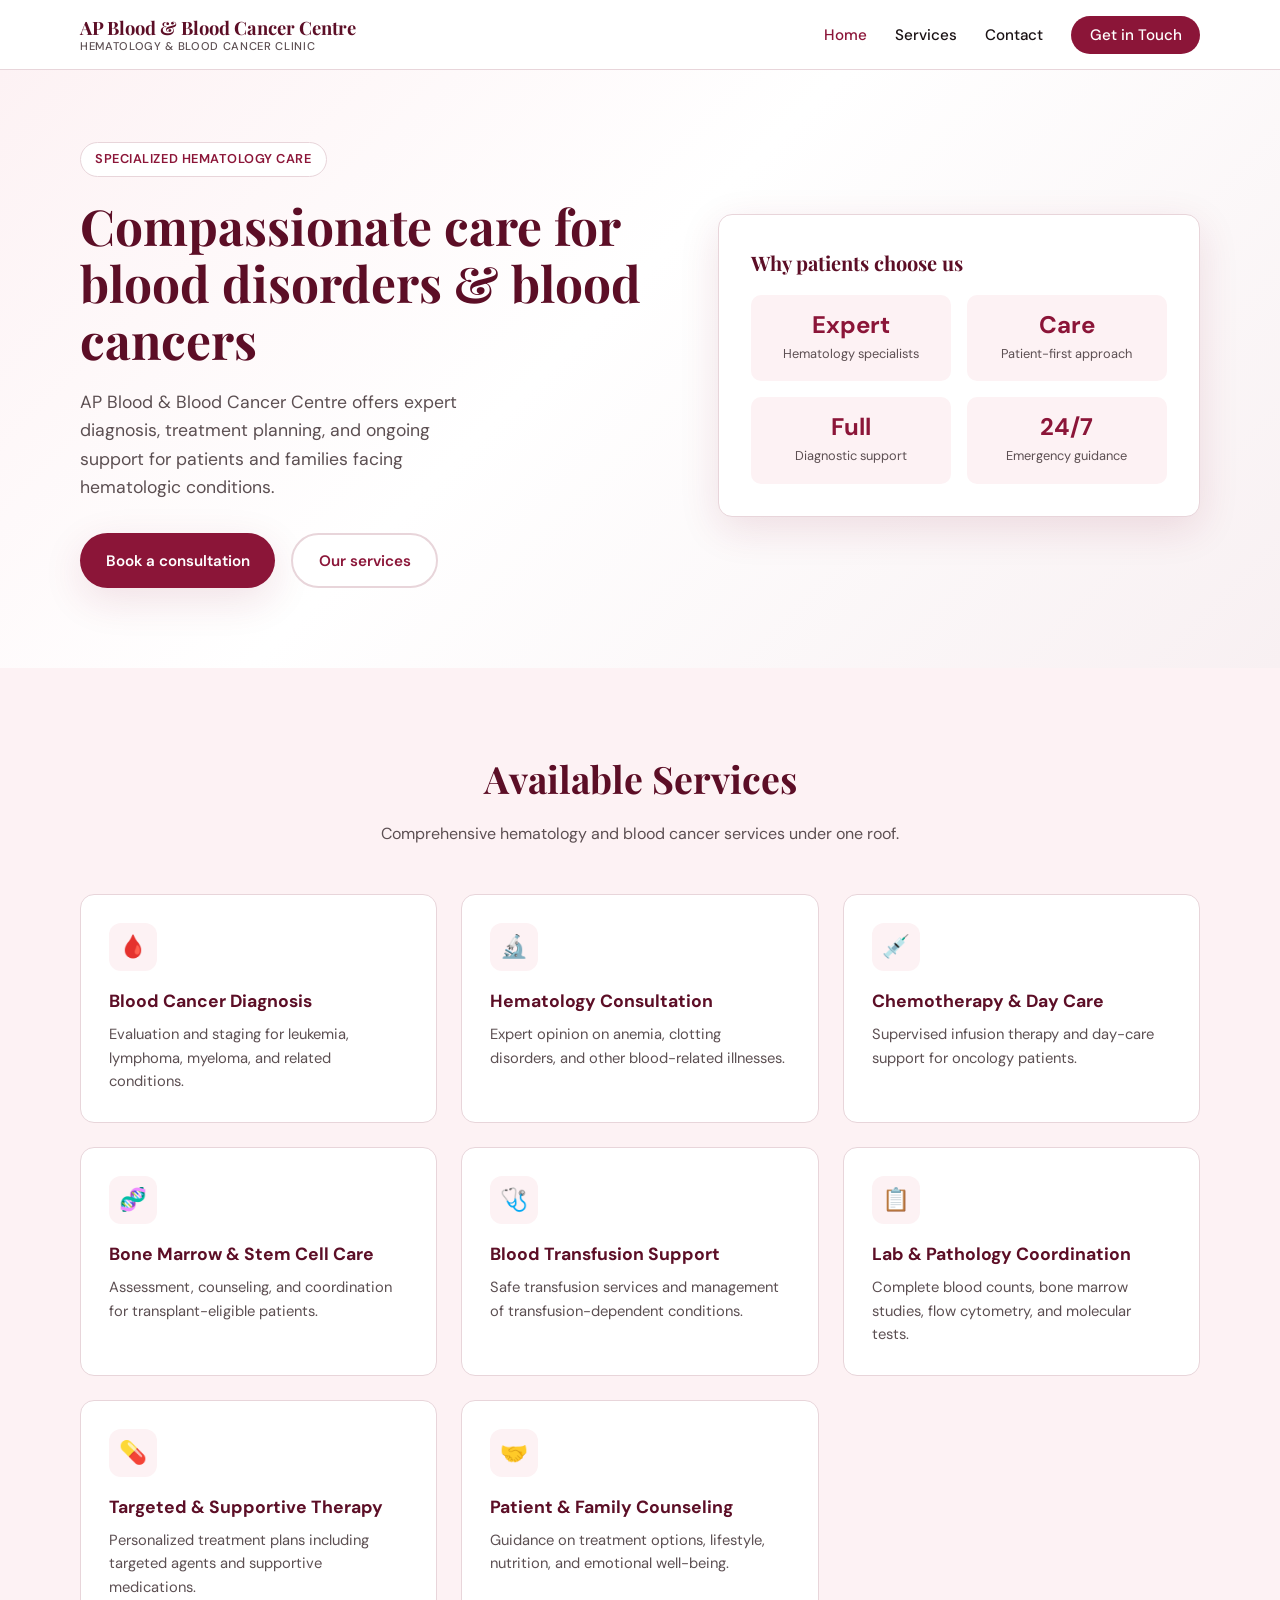
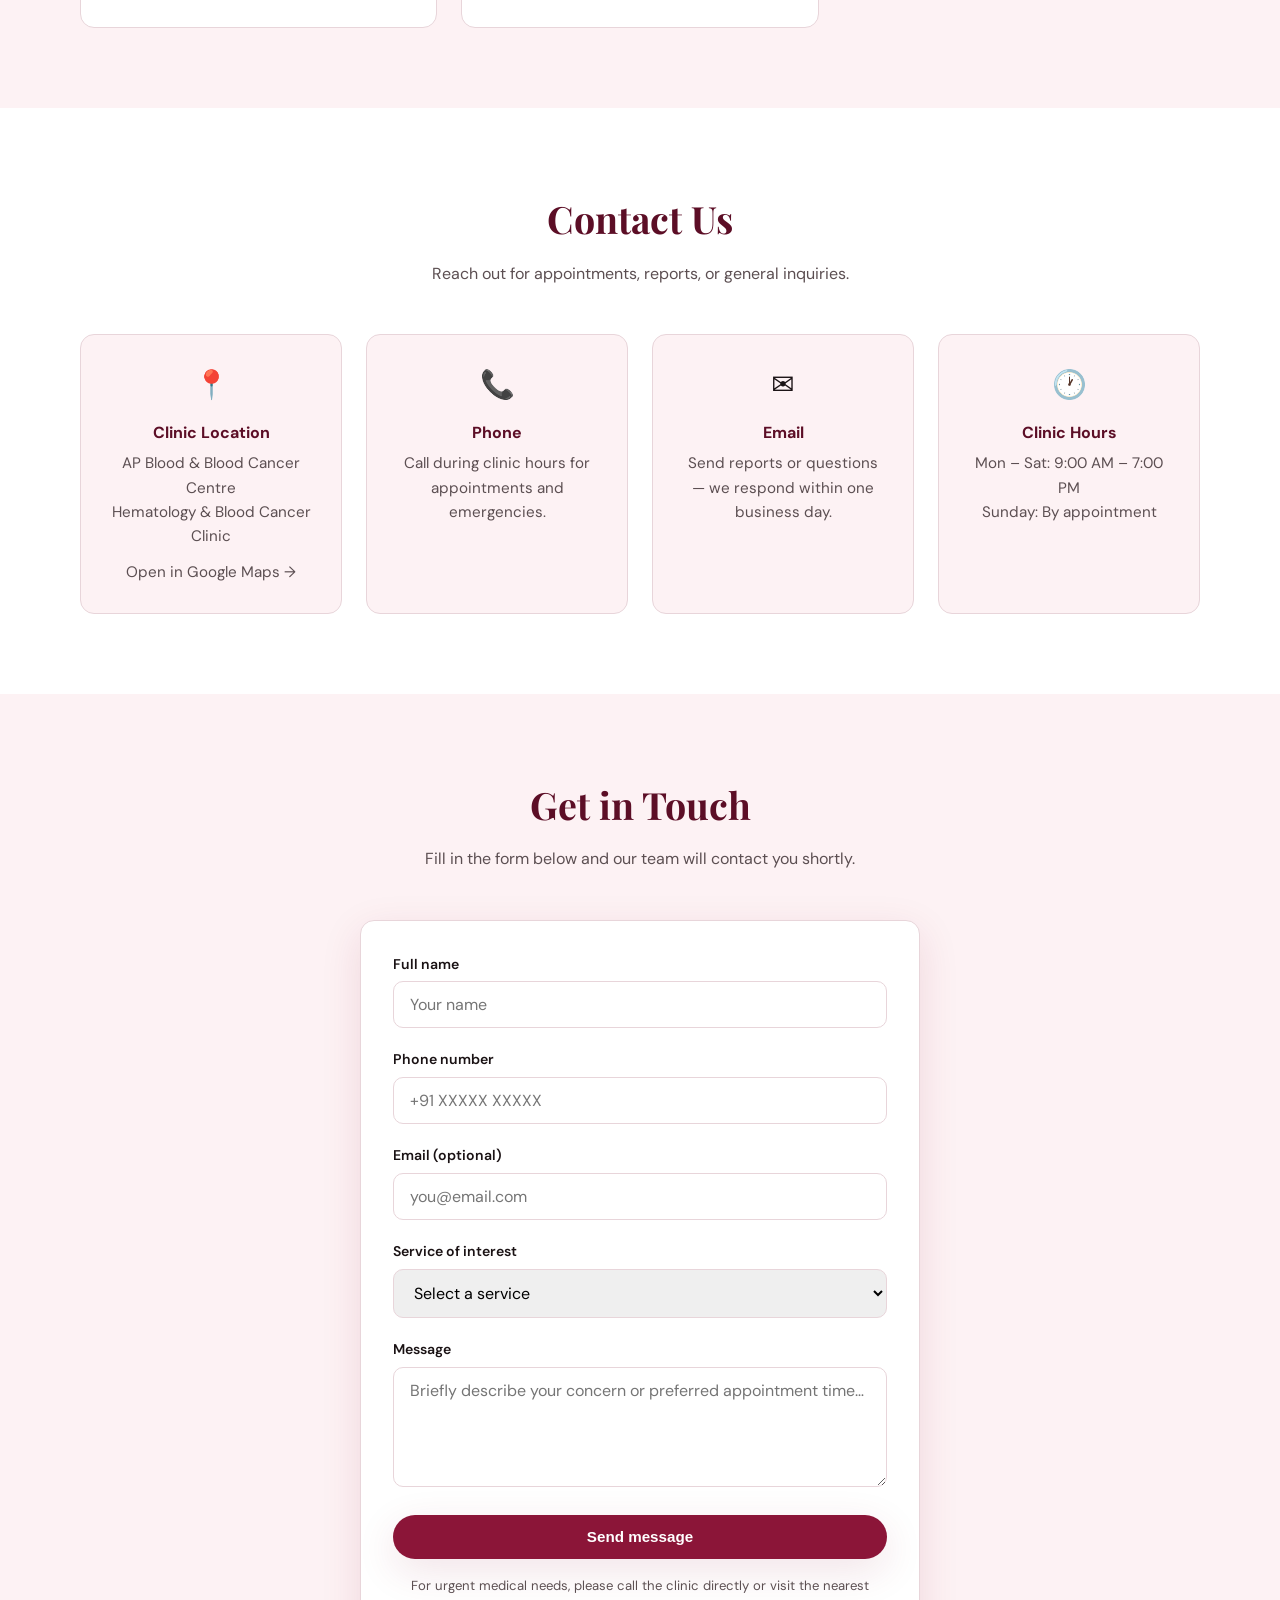
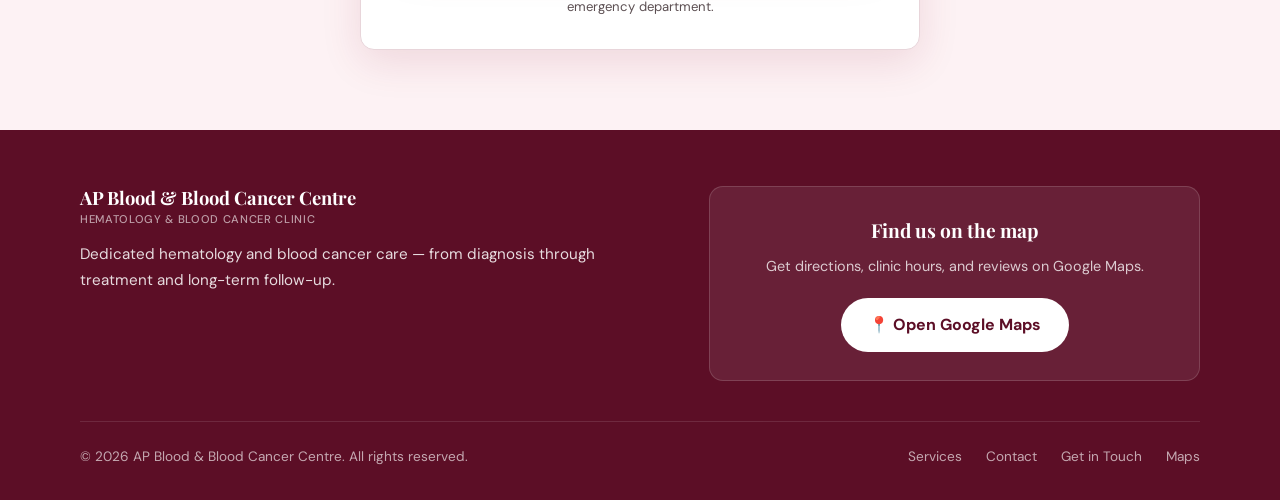
==== index.html @ 4f0184f4 "gg" ====
<!DOCTYPE html>
<html lang="en">
<head>
  <meta charset="UTF-8" />
  <meta name="viewport" content="width=device-width, initial-scale=1.0" />
  <meta name="description" content="AP Blood & Blood Cancer Centre — specialized hematology and blood cancer care in India." />
  <meta name="keywords" content="blood cancer, hematology, leukemia, lymphoma, clinic, AP Blood Centre" />
  <meta name="author" content="AP Blood & Blood Cancer Centre" />
  <meta name="theme-color" content="#8b1538" />

  <!-- Open Graph -->
  <meta property="og:type" content="website" />
  <meta property="og:title" content="AP Blood & Blood Cancer Centre" />
  <meta property="og:description" content="Hematology & blood cancer clinic — diagnosis, treatment, and patient support." />
  <meta property="og:locale" content="en_IN" />

  <title>AP Blood & Blood Cancer Centre | Hematology Clinic</title>

  <link rel="icon" href="assets/favicon.svg" type="image/svg+xml" />
  <link rel="manifest" href="site.webmanifest" />
  <link rel="stylesheet" href="css/style.css" />
</head>
<body>
  <a href="#main" class="skip-link">Skip to main content</a>

  <header>
    <div class="container nav">
      <a href="#home" class="logo">
        AP Blood & Blood Cancer Centre
        <span>Hematology & Blood Cancer Clinic</span>
      </a>
      <button class="menu-toggle" type="button" aria-label="Open menu" aria-expanded="false" aria-controls="nav-links">
        <span></span><span></span><span></span>
      </button>
      <ul class="nav-links" id="nav-links">
        <li><a href="#home">Home</a></li>
        <li><a href="#services">Services</a></li>
        <li><a href="#contact">Contact</a></li>
        <li><a href="#get-in-touch" class="nav-cta">Get in Touch</a></li>
      </ul>
    </div>
  </header>

  <main id="main">
    <section class="hero" id="home">
      <div class="container hero-grid">
        <div>
          <span class="hero-badge">Specialized Hematology Care</span>
          <h1>Compassionate care for blood disorders &amp; blood cancers</h1>
          <p>
            AP Blood &amp; Blood Cancer Centre offers expert diagnosis, treatment planning,
            and ongoing support for patients and families facing hematologic conditions.
          </p>
          <div class="hero-actions">
            <a href="#get-in-touch" class="btn btn-primary">Book a consultation</a>
            <a href="#services" class="btn btn-outline">Our services</a>
          </div>
        </div>
        <div class="hero-card">
          <h3>Why patients choose us</h3>
          <div class="hero-stats">
            <div class="stat">
              <strong>Expert</strong>
              <span>Hematology specialists</span>
            </div>
            <div class="stat">
              <strong>Care</strong>
              <span>Patient-first approach</span>
            </div>
            <div class="stat">
              <strong>Full</strong>
              <span>Diagnostic support</span>
            </div>
            <div class="stat">
              <strong>24/7</strong>
              <span>Emergency guidance</span>
            </div>
          </div>
        </div>
      </div>
    </section>

    <section id="services">
      <div class="container">
        <div class="section-header">
          <h2>Available Services</h2>
          <p>Comprehensive hematology and blood cancer services under one roof.</p>
        </div>
        <div class="services-grid">
          <article class="service-card">
            <div class="service-icon" aria-hidden="true">🩸</div>
            <h3>Blood Cancer Diagnosis</h3>
            <p>Evaluation and staging for leukemia, lymphoma, myeloma, and related conditions.</p>
          </article>
          <article class="service-card">
            <div class="service-icon" aria-hidden="true">🔬</div>
            <h3>Hematology Consultation</h3>
            <p>Expert opinion on anemia, clotting disorders, and other blood-related illnesses.</p>
          </article>
          <article class="service-card">
            <div class="service-icon" aria-hidden="true">💉</div>
            <h3>Chemotherapy &amp; Day Care</h3>
            <p>Supervised infusion therapy and day-care support for oncology patients.</p>
          </article>
          <article class="service-card">
            <div class="service-icon" aria-hidden="true">🧬</div>
            <h3>Bone Marrow &amp; Stem Cell Care</h3>
            <p>Assessment, counseling, and coordination for transplant-eligible patients.</p>
          </article>
          <article class="service-card">
            <div class="service-icon" aria-hidden="true">🩺</div>
            <h3>Blood Transfusion Support</h3>
            <p>Safe transfusion services and management of transfusion-dependent conditions.</p>
          </article>
          <article class="service-card">
            <div class="service-icon" aria-hidden="true">📋</div>
            <h3>Lab &amp; Pathology Coordination</h3>
            <p>Complete blood counts, bone marrow studies, flow cytometry, and molecular tests.</p>
          </article>
          <article class="service-card">
            <div class="service-icon" aria-hidden="true">💊</div>
            <h3>Targeted &amp; Supportive Therapy</h3>
            <p>Personalized treatment plans including targeted agents and supportive medications.</p>
          </article>
          <article class="service-card">
            <div class="service-icon" aria-hidden="true">🤝</div>
            <h3>Patient &amp; Family Counseling</h3>
            <p>Guidance on treatment options, lifestyle, nutrition, and emotional well-being.</p>
          </article>
        </div>
      </div>
    </section>

    <section id="contact">
      <div class="container">
        <div class="section-header">
          <h2>Contact Us</h2>
          <p>Reach out for appointments, reports, or general inquiries.</p>
        </div>
        <div class="contact-grid">
          <div class="contact-item">
            <div class="icon" aria-hidden="true">📍</div>
            <h3>Clinic Location</h3>
            <p>AP Blood &amp; Blood Cancer Centre<br />Hematology &amp; Blood Cancer Clinic</p>
            <p class="contact-maps-link">
              <a href="https://share.google/4bghoMILRT78vWleW" target="_blank" rel="noopener noreferrer">Open in Google Maps →</a>
            </p>
          </div>
          <div class="contact-item">
            <div class="icon" aria-hidden="true">📞</div>
            <h3>Phone</h3>
            <p>Call during clinic hours for appointments and emergencies.</p>
          </div>
          <div class="contact-item">
            <div class="icon" aria-hidden="true">✉️</div>
            <h3>Email</h3>
            <p>Send reports or questions — we respond within one business day.</p>
          </div>
          <div class="contact-item">
            <div class="icon" aria-hidden="true">🕐</div>
            <h3>Clinic Hours</h3>
            <p>Mon – Sat: 9:00 AM – 7:00 PM<br />Sunday: By appointment</p>
          </div>
        </div>
      </div>
    </section>

    <section id="get-in-touch">
      <div class="container">
        <div class="section-header">
          <h2>Get in Touch</h2>
          <p>Fill in the form below and our team will contact you shortly.</p>
        </div>

        <div id="form-success" class="form-success" role="status" aria-live="polite"></div>

        <form
          class="form-wrap"
          id="contact-form"
          name="contact"
          method="POST"
          data-netlify="true"
          netlify-honeypot="bot-field"
          action="/thank-you.html"
        >
          <input type="hidden" name="form-name" value="contact" />
          <p class="hidden-field">
            <label>Don’t fill this out: <input name="bot-field" tabindex="-1" autocomplete="off" /></label>
          </p>

          <div class="form-group">
            <label for="name">Full name</label>
            <input type="text" id="name" name="name" required placeholder="Your name" autocomplete="name" />
          </div>
          <div class="form-group">
            <label for="phone">Phone number</label>
            <input type="tel" id="phone" name="phone" required placeholder="+91 XXXXX XXXXX" autocomplete="tel" />
          </div>
          <div class="form-group">
            <label for="email">Email (optional)</label>
            <input type="email" id="email" name="email" placeholder="you@email.com" autocomplete="email" />
          </div>
          <div class="form-group">
            <label for="service">Service of interest</label>
            <select id="service" name="service">
              <option value="">Select a service</option>
              <option value="diagnosis">Blood cancer diagnosis</option>
              <option value="consultation">Hematology consultation</option>
              <option value="chemo">Chemotherapy / day care</option>
              <option value="bmt">Bone marrow &amp; stem cell care</option>
              <option value="transfusion">Blood transfusion</option>
              <option value="lab">Lab &amp; pathology</option>
              <option value="other">Other inquiry</option>
            </select>
          </div>
          <div class="form-group">
            <label for="message">Message</label>
            <textarea id="message" name="message" required placeholder="Briefly describe your concern or preferred appointment time…"></textarea>
          </div>
          <button type="submit" class="btn btn-primary btn-block">Send message</button>
          <p class="form-note">For urgent medical needs, please call the clinic directly or visit the nearest emergency department.</p>
        </form>
      </div>
    </section>
  </main>

  <footer>
    <div class="container">
      <div class="footer-grid">
        <div>
          <a href="#home" class="logo">
            AP Blood &amp; Blood Cancer Centre
            <span>Hematology &amp; Blood Cancer Clinic</span>
          </a>
          <p class="footer-tagline">
            Dedicated hematology and blood cancer care — from diagnosis through treatment and long-term follow-up.
          </p>
        </div>
        <div class="maps-card">
          <h3>Find us on the map</h3>
          <p>Get directions, clinic hours, and reviews on Google Maps.</p>
          <a
            href="https://share.google/4bghoMILRT78vWleW"
            class="btn-maps"
            target="_blank"
            rel="noopener noreferrer"
          >
            📍 Open Google Maps
          </a>
        </div>
      </div>
      <div class="footer-bottom">
        <span>© <span id="year"></span> AP Blood &amp; Blood Cancer Centre. All rights reserved.</span>
        <ul class="footer-nav">
          <li><a href="#services">Services</a></li>
          <li><a href="#contact">Contact</a></li>
          <li><a href="#get-in-touch">Get in Touch</a></li>
          <li><a href="https://share.google/4bghoMILRT78vWleW" target="_blank" rel="noopener noreferrer">Maps</a></li>
        </ul>
      </div>
    </div>
  </footer>

  <!-- Static copy for Netlify Forms detection at build time -->
  <form name="contact" data-netlify="true" data-netlify-honeypot="bot-field" hidden>
    <input type="text" name="name" />
    <input type="tel" name="phone" />
    <input type="email" name="email" />
    <input type="text" name="service" />
    <textarea name="message"></textarea>
  </form>

  <script src="js/main.js" defer></script>
</body>
</html>
---- css/style.css ----
@import url("https://fonts.googleapis.com/css2?family=DM+Sans:ital,opsz,wght@0,9..40,400;0,9..40,500;0,9..40,600;0,9..40,700;1,9..40,400&family=Playfair+Display:wght@600;700&display=swap");

:root {
  --crimson: #8b1538;
  --crimson-dark: #5c0e26;
  --rose: #fdf2f4;
  --ink: #1a1214;
  --muted: #5c4f52;
  --border: #e8d5da;
  --white: #ffffff;
  --accent: #c45c6a;
  --shadow: 0 12px 40px rgba(139, 21, 56, 0.12);
  --radius: 14px;
}

*, *::before, *::after {
  box-sizing: border-box;
  margin: 0;
  padding: 0;
}

html {
  scroll-behavior: smooth;
}

body {
  font-family: "DM Sans", system-ui, sans-serif;
  color: var(--ink);
  background: var(--white);
  line-height: 1.6;
}

.skip-link {
  position: absolute;
  left: -9999px;
  top: auto;
  width: 1px;
  height: 1px;
  overflow: hidden;
}

.skip-link:focus {
  position: fixed;
  top: 1rem;
  left: 1rem;
  z-index: 200;
  width: auto;
  height: auto;
  padding: 0.75rem 1rem;
  background: var(--crimson);
  color: var(--white);
  border-radius: 8px;
  text-decoration: none;
}

.hidden-field {
  display: none;
}

img {
  max-width: 100%;
  display: block;
}

a {
  color: var(--crimson);
  text-decoration: none;
}

a:hover {
  text-decoration: underline;
}

.container {
  width: min(1120px, 92vw);
  margin-inline: auto;
}

/* Header */
header {
  position: sticky;
  top: 0;
  z-index: 100;
  background: rgba(255, 255, 255, 0.92);
  backdrop-filter: blur(12px);
  border-bottom: 1px solid var(--border);
}

.nav {
  display: flex;
  align-items: center;
  justify-content: space-between;
  padding: 1rem 0;
  gap: 1.5rem;
}

.logo {
  font-family: "Playfair Display", Georgia, serif;
  font-weight: 700;
  font-size: 1.15rem;
  color: var(--crimson-dark);
  line-height: 1.25;
  text-decoration: none;
}

.logo span {
  display: block;
  font-family: "DM Sans", sans-serif;
  font-size: 0.7rem;
  font-weight: 500;
  letter-spacing: 0.06em;
  text-transform: uppercase;
  color: var(--muted);
}

.nav-links {
  display: flex;
  gap: 1.75rem;
  list-style: none;
}

.nav-links a {
  font-size: 0.95rem;
  font-weight: 500;
  color: var(--ink);
  text-decoration: none;
  transition: color 0.2s;
}

.nav-links a:hover,
.nav-links a.active {
  color: var(--crimson);
  text-decoration: none;
}

.nav-cta {
  background: var(--crimson);
  color: var(--white) !important;
  padding: 0.55rem 1.15rem;
  border-radius: 999px;
  font-weight: 600;
}

.nav-cta:hover {
  background: var(--crimson-dark);
  text-decoration: none !important;
}

.menu-toggle {
  display: none;
  background: none;
  border: none;
  cursor: pointer;
  padding: 0.25rem;
}

.menu-toggle span {
  display: block;
  width: 24px;
  height: 2px;
  background: var(--ink);
  margin: 6px 0;
  transition: 0.3s;
}

/* Hero */
.hero {
  background: linear-gradient(135deg, var(--rose) 0%, #fff 45%, #f8f0f2 100%);
  padding: 4.5rem 0 5rem;
  overflow: hidden;
}

.hero-grid {
  display: grid;
  grid-template-columns: 1.1fr 0.9fr;
  gap: 3rem;
  align-items: center;
}

.hero-badge {
  display: inline-block;
  background: var(--white);
  border: 1px solid var(--border);
  color: var(--crimson);
  font-size: 0.8rem;
  font-weight: 600;
  letter-spacing: 0.04em;
  text-transform: uppercase;
  padding: 0.4rem 0.9rem;
  border-radius: 999px;
  margin-bottom: 1.25rem;
}

.hero h1 {
  font-family: "Playfair Display", Georgia, serif;
  font-size: clamp(2rem, 4.5vw, 3.1rem);
  line-height: 1.15;
  color: var(--crimson-dark);
  margin-bottom: 1.25rem;
}

.hero p {
  font-size: 1.1rem;
  color: var(--muted);
  max-width: 34ch;
  margin-bottom: 2rem;
}

.hero-actions {
  display: flex;
  flex-wrap: wrap;
  gap: 1rem;
}

.btn {
  display: inline-flex;
  align-items: center;
  justify-content: center;
  gap: 0.5rem;
  padding: 0.85rem 1.6rem;
  border-radius: 999px;
  font-weight: 600;
  font-size: 0.95rem;
  border: none;
  cursor: pointer;
  text-decoration: none;
  transition: transform 0.15s, box-shadow 0.2s, background 0.2s;
}

.btn:hover {
  text-decoration: none;
  transform: translateY(-1px);
}

.btn-primary {
  background: var(--crimson);
  color: var(--white);
  box-shadow: var(--shadow);
}

.btn-primary:hover {
  background: var(--crimson-dark);
}

.btn-outline {
  background: var(--white);
  color: var(--crimson);
  border: 2px solid var(--border);
}

.btn-outline:hover {
  border-color: var(--crimson);
}

.btn-block {
  width: 100%;
}

.hero-card {
  background: var(--white);
  border-radius: var(--radius);
  padding: 2rem;
  box-shadow: var(--shadow);
  border: 1px solid var(--border);
}

.hero-card h3 {
  font-family: "Playfair Display", serif;
  color: var(--crimson-dark);
  margin-bottom: 1rem;
  font-size: 1.25rem;
}

.hero-stats {
  display: grid;
  grid-template-columns: 1fr 1fr;
  gap: 1rem;
}

.stat {
  background: var(--rose);
  padding: 1rem;
  border-radius: 10px;
  text-align: center;
}

.stat strong {
  display: block;
  font-size: 1.5rem;
  color: var(--crimson);
  line-height: 1.2;
}

.stat span {
  font-size: 0.8rem;
  color: var(--muted);
}

/* Sections */
section {
  padding: 5rem 0;
}

section:nth-of-type(even) {
  background: var(--rose);
}

.section-header {
  text-align: center;
  max-width: 640px;
  margin: 0 auto 3rem;
}

.section-header h2 {
  font-family: "Playfair Display", serif;
  font-size: clamp(1.75rem, 3vw, 2.35rem);
  color: var(--crimson-dark);
  margin-bottom: 0.75rem;
}

.section-header p {
  color: var(--muted);
}

/* Services */
.services-grid {
  display: grid;
  grid-template-columns: repeat(auto-fill, minmax(280px, 1fr));
  gap: 1.5rem;
}

.service-card {
  background: var(--white);
  border: 1px solid var(--border);
  border-radius: var(--radius);
  padding: 1.75rem;
  transition: box-shadow 0.25s, transform 0.2s;
}

section:nth-of-type(even) .service-card {
  background: var(--white);
}

.service-card:hover {
  box-shadow: var(--shadow);
  transform: translateY(-3px);
}

.service-icon {
  width: 48px;
  height: 48px;
  background: var(--rose);
  border-radius: 12px;
  display: flex;
  align-items: center;
  justify-content: center;
  font-size: 1.4rem;
  margin-bottom: 1rem;
}

.service-card h3 {
  font-size: 1.1rem;
  color: var(--crimson-dark);
  margin-bottom: 0.5rem;
}

.service-card p {
  font-size: 0.92rem;
  color: var(--muted);
}

/* Contact */
.contact-grid {
  display: grid;
  grid-template-columns: repeat(auto-fit, minmax(240px, 1fr));
  gap: 1.5rem;
}

.contact-item {
  background: var(--white);
  border: 1px solid var(--border);
  border-radius: var(--radius);
  padding: 1.75rem;
  text-align: center;
}

section#contact .contact-item {
  background: var(--rose);
}

.contact-item .icon {
  font-size: 1.75rem;
  margin-bottom: 0.75rem;
}

.contact-item h3 {
  font-size: 1rem;
  color: var(--crimson-dark);
  margin-bottom: 0.35rem;
}

.contact-item p,
.contact-item a {
  font-size: 0.95rem;
  color: var(--muted);
}

.contact-maps-link {
  margin-top: 0.75rem;
}

/* Form */
.form-wrap {
  max-width: 560px;
  margin: 0 auto;
  background: var(--white);
  border: 1px solid var(--border);
  border-radius: var(--radius);
  padding: 2rem;
  box-shadow: var(--shadow);
}

.form-group {
  margin-bottom: 1.25rem;
}

.form-group label {
  display: block;
  font-size: 0.88rem;
  font-weight: 600;
  color: var(--ink);
  margin-bottom: 0.4rem;
}

.form-group input,
.form-group textarea,
.form-group select {
  width: 100%;
  padding: 0.75rem 1rem;
  border: 1px solid var(--border);
  border-radius: 10px;
  font-family: inherit;
  font-size: 1rem;
  transition: border-color 0.2s, box-shadow 0.2s;
}

.form-group input:focus,
.form-group textarea:focus,
.form-group select:focus {
  outline: none;
  border-color: var(--crimson);
  box-shadow: 0 0 0 3px rgba(139, 21, 56, 0.12);
}

.form-group textarea {
  min-height: 120px;
  resize: vertical;
}

.form-note {
  font-size: 0.82rem;
  color: var(--muted);
  text-align: center;
  margin-top: 1rem;
}

.form-success {
  display: none;
  text-align: center;
  padding: 2rem;
  background: #ecfdf3;
  border: 1px solid #a7f3d0;
  border-radius: var(--radius);
  color: #065f46;
}

.form-success.visible {
  display: block;
}

/* Footer */
footer {
  background: var(--crimson-dark);
  color: rgba(255, 255, 255, 0.85);
  padding: 3.5rem 0 2rem;
}

.footer-grid {
  display: grid;
  grid-template-columns: 1.2fr 1fr;
  gap: 2.5rem;
  align-items: start;
  margin-bottom: 2.5rem;
}

footer .logo {
  color: var(--white);
}

footer .logo span {
  color: rgba(255, 255, 255, 0.6);
}

footer p {
  font-size: 0.95rem;
  line-height: 1.7;
}

.footer-tagline {
  margin-top: 1rem;
}

.maps-card {
  background: rgba(255, 255, 255, 0.08);
  border: 1px solid rgba(255, 255, 255, 0.15);
  border-radius: var(--radius);
  padding: 1.75rem;
  text-align: center;
}

.maps-card h3 {
  font-family: "Playfair Display", serif;
  color: var(--white);
  margin-bottom: 0.5rem;
  font-size: 1.2rem;
}

.maps-card p {
  font-size: 0.9rem;
  margin-bottom: 1.25rem;
  opacity: 0.9;
}

.btn-maps {
  display: inline-flex;
  align-items: center;
  gap: 0.5rem;
  background: var(--white);
  color: var(--crimson-dark) !important;
  padding: 0.9rem 1.75rem;
  border-radius: 999px;
  font-weight: 700;
  text-decoration: none !important;
  transition: transform 0.15s, box-shadow 0.2s;
}

.btn-maps:hover {
  transform: translateY(-2px);
  box-shadow: 0 8px 24px rgba(0, 0, 0, 0.25);
}

.footer-bottom {
  border-top: 1px solid rgba(255, 255, 255, 0.15);
  padding-top: 1.5rem;
  display: flex;
  flex-wrap: wrap;
  justify-content: space-between;
  gap: 1rem;
  font-size: 0.85rem;
  opacity: 0.75;
}

.footer-nav {
  display: flex;
  gap: 1.5rem;
  list-style: none;
}

.footer-nav a {
  color: rgba(255, 255, 255, 0.85);
  text-decoration: none;
}

.footer-nav a:hover {
  color: var(--white);
  text-decoration: underline;
}

/* Mobile */
@media (max-width: 768px) {
  .nav-links {
    display: none;
    position: absolute;
    top: 100%;
    left: 0;
    right: 0;
    flex-direction: column;
    background: var(--white);
    padding: 1rem 4vw 1.5rem;
    border-bottom: 1px solid var(--border);
    gap: 0.75rem;
  }

  .nav-links.open {
    display: flex;
  }

  .menu-toggle {
    display: block;
  }

  .hero-grid {
    grid-template-columns: 1fr;
  }

  .hero {
    padding: 3rem 0;
  }

  .footer-grid {
    grid-template-columns: 1fr;
  }
}
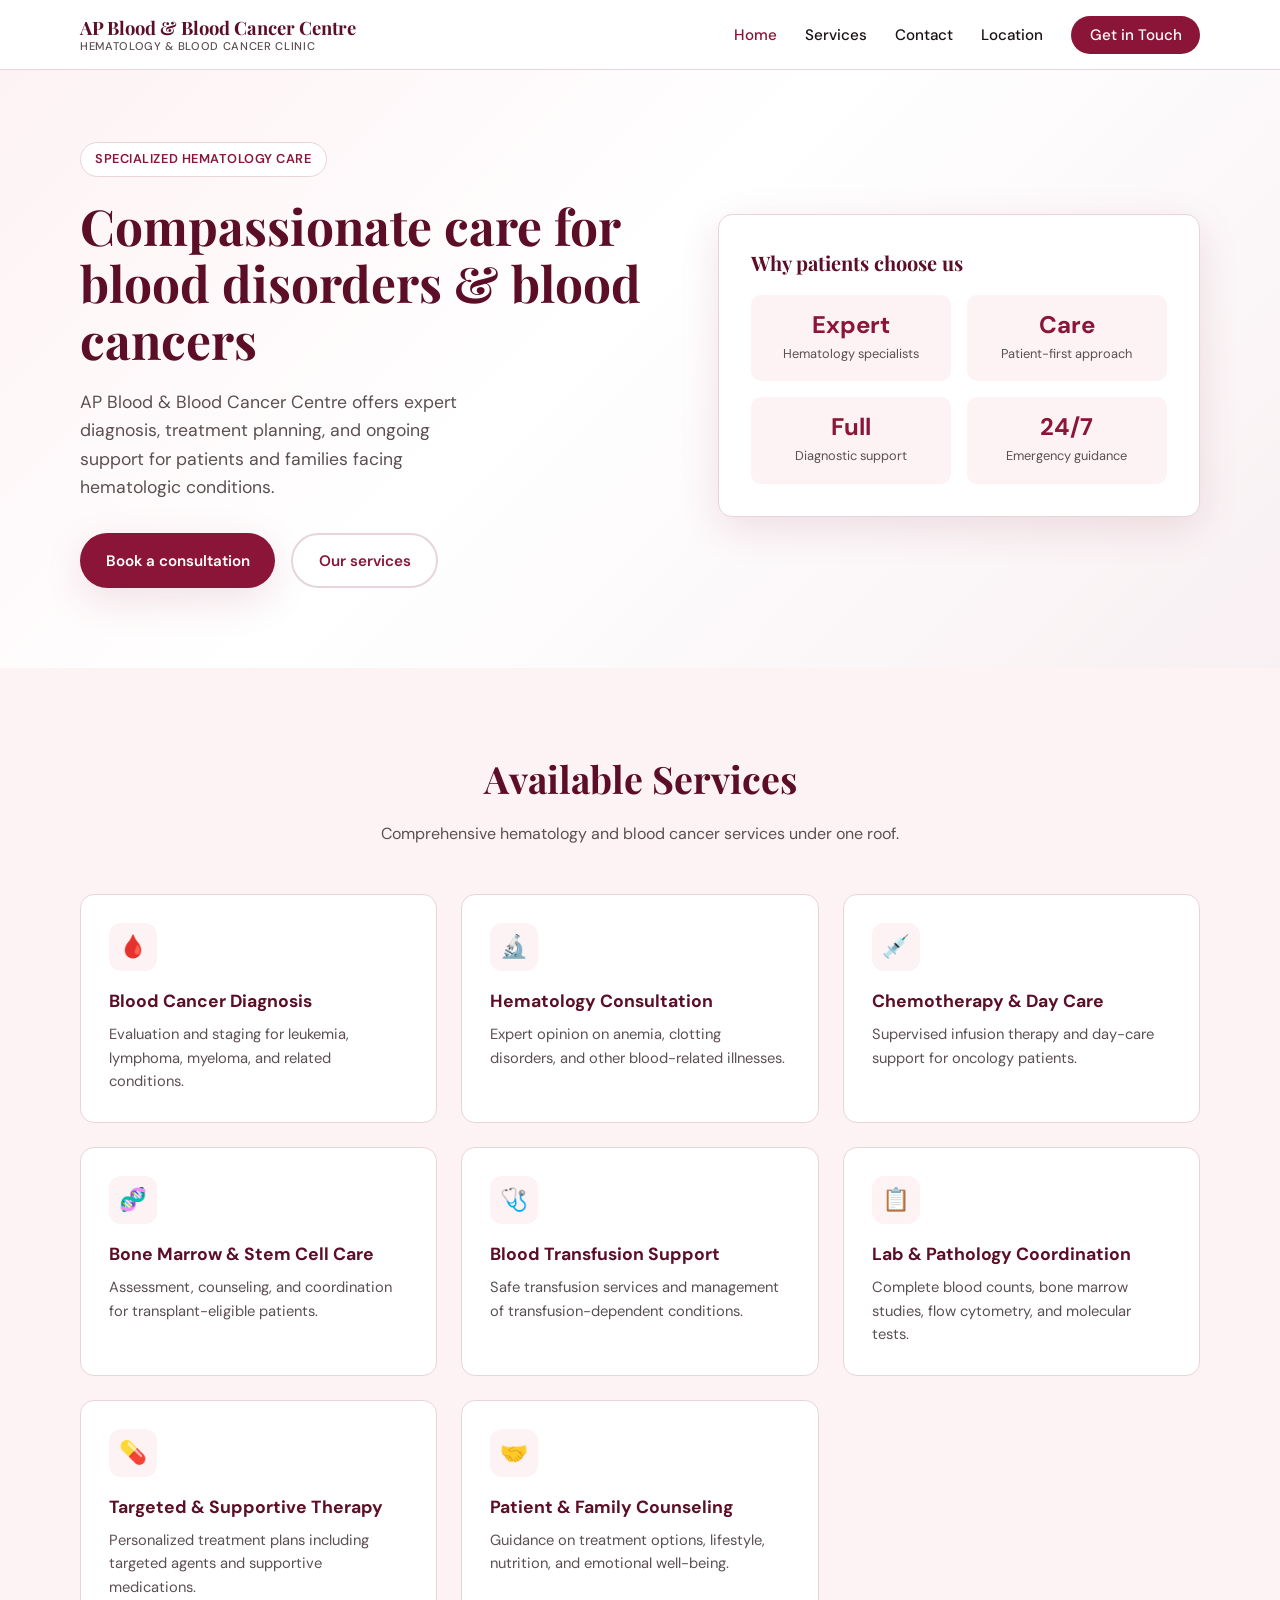
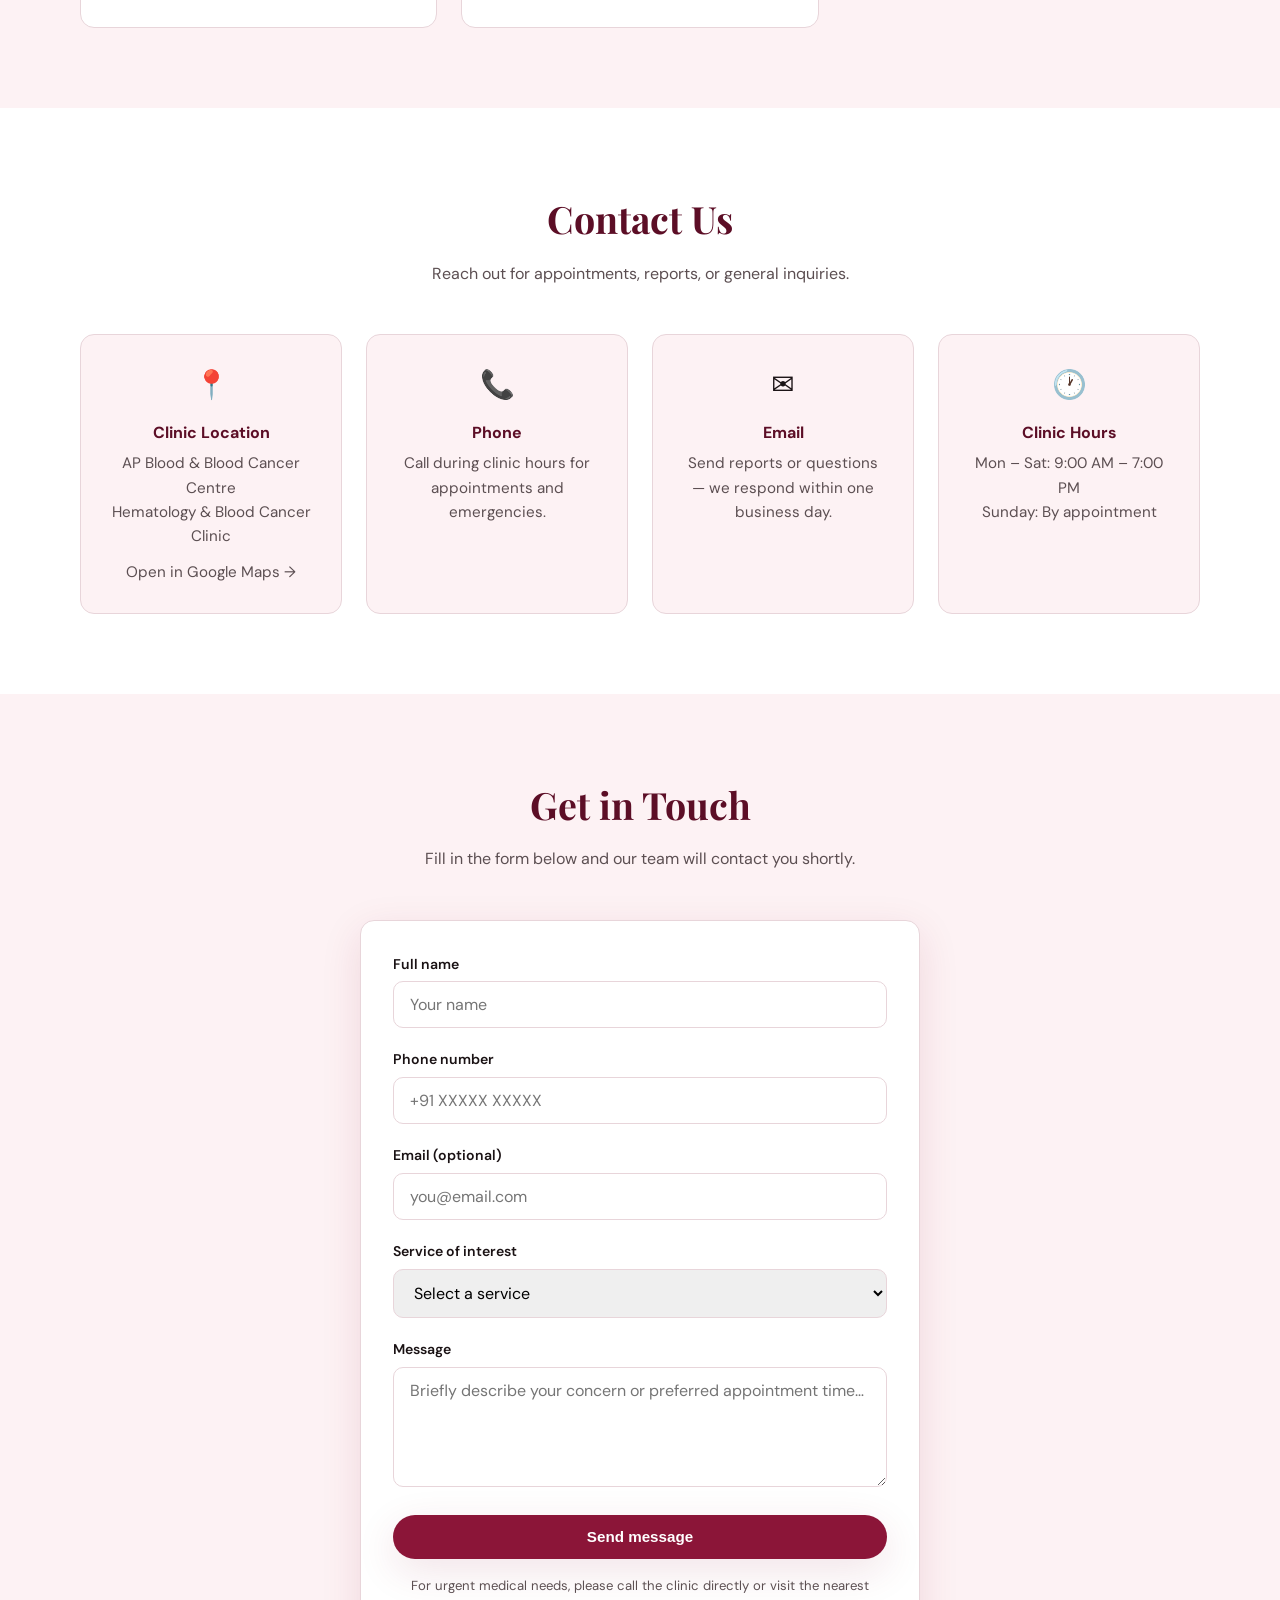
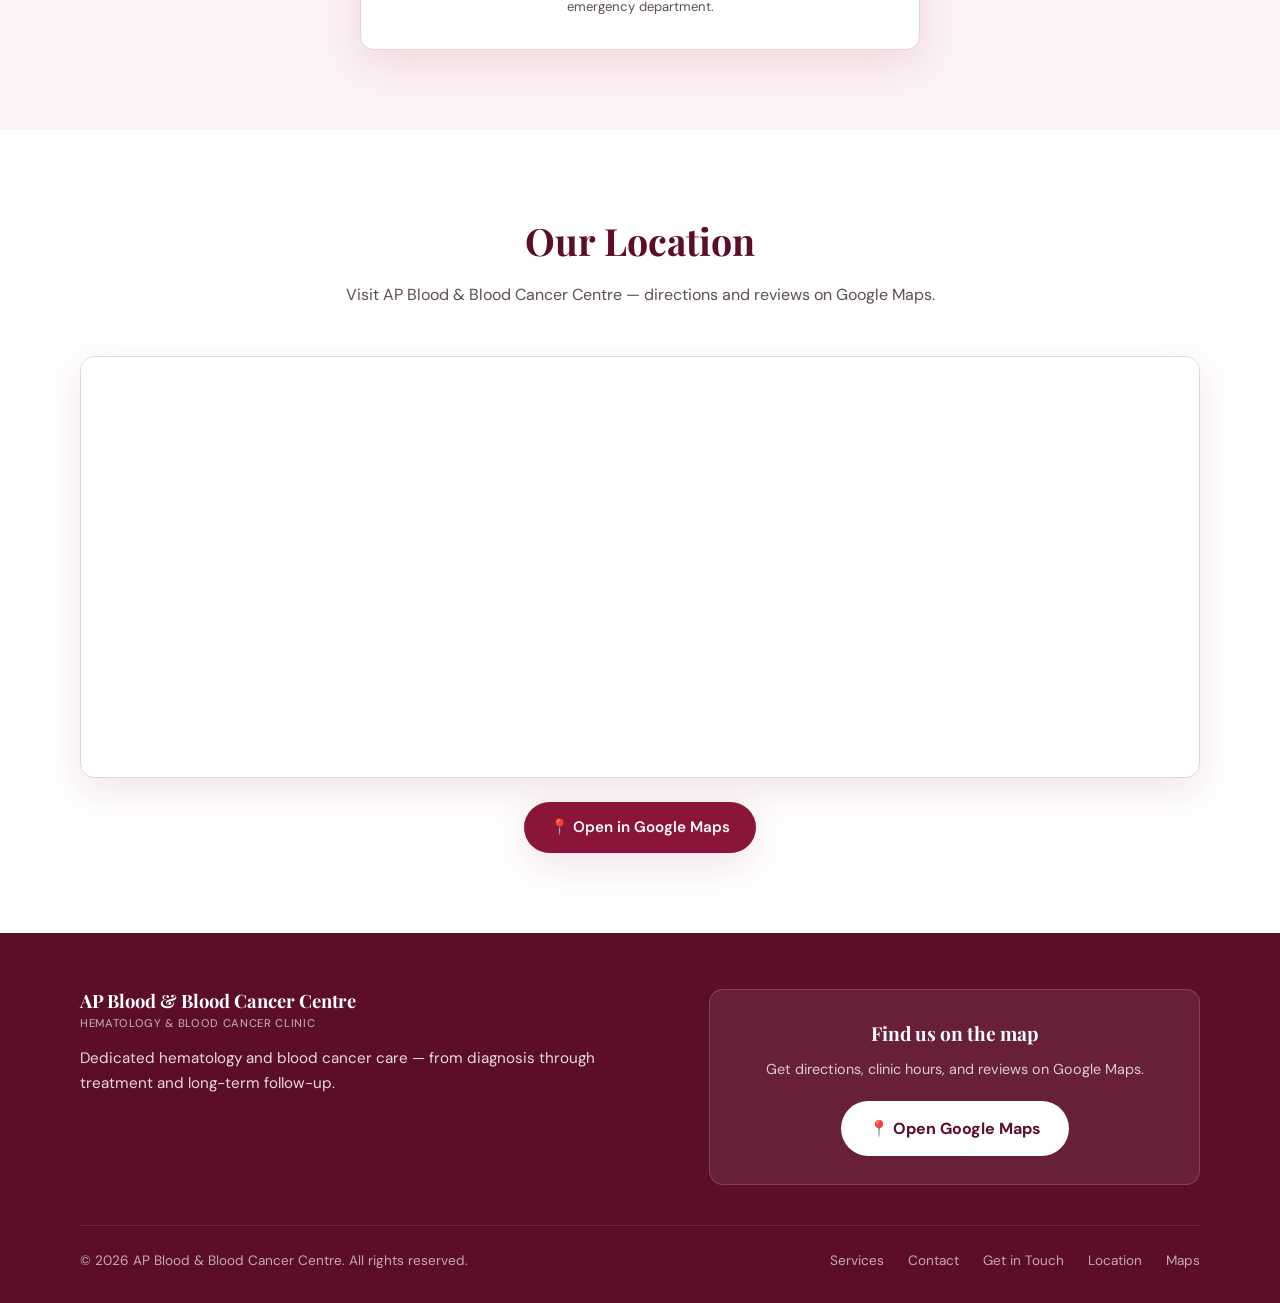
==== commit 85e5ac3a: "add" ====
--- a/index.html
+++ b/index.html
@@ -36,6 +36,7 @@
         <li><a href="#home">Home</a></li>
         <li><a href="#services">Services</a></li>
         <li><a href="#contact">Contact</a></li>
+        <li><a href="#location">Location</a></li>
         <li><a href="#get-in-touch" class="nav-cta">Get in Touch</a></li>
       </ul>
     </div>
@@ -143,7 +144,7 @@
             <h3>Clinic Location</h3>
             <p>AP Blood &amp; Blood Cancer Centre<br />Hematology &amp; Blood Cancer Clinic</p>
             <p class="contact-maps-link">
-              <a href="https://share.google/4bghoMILRT78vWleW" target="_blank" rel="noopener noreferrer">Open in Google Maps →</a>
+              <a href="https://maps.app.goo.gl/3TKLfb5aUyR8mV2E7" target="_blank" rel="noopener noreferrer">Open in Google Maps →</a>
             </p>
           </div>
           <div class="contact-item">
@@ -181,7 +182,6 @@
           method="POST"
           data-netlify="true"
           netlify-honeypot="bot-field"
-          action="/thank-you.html"
         >
           <input type="hidden" name="form-name" value="contact" />
           <p class="hidden-field">
@@ -222,6 +222,37 @@
         </form>
       </div>
     </section>
+
+    <section id="location" class="location-section">
+      <div class="container">
+        <div class="section-header">
+          <h2>Our Location</h2>
+          <p>Visit AP Blood &amp; Blood Cancer Centre — directions and reviews on Google Maps.</p>
+        </div>
+        <div class="map-embed">
+          <iframe
+            title="AP Blood & Blood Cancer Centre on Google Maps"
+            src="https://maps.google.com/maps?q=16.5099748,80.6346824&hl=en&z=16&output=embed"
+            width="100%"
+            height="420"
+            style="border:0;"
+            allowfullscreen=""
+            loading="lazy"
+            referrerpolicy="no-referrer-when-downgrade"
+          ></iframe>
+        </div>
+        <p class="map-actions">
+          <a
+            href="https://maps.app.goo.gl/3TKLfb5aUyR8mV2E7"
+            class="btn btn-primary"
+            target="_blank"
+            rel="noopener noreferrer"
+          >
+            📍 Open in Google Maps
+          </a>
+        </p>
+      </div>
+    </section>
   </main>
 
   <footer>
@@ -240,7 +271,7 @@
           <h3>Find us on the map</h3>
           <p>Get directions, clinic hours, and reviews on Google Maps.</p>
           <a
-            href="https://share.google/4bghoMILRT78vWleW"
+            href="https://maps.app.goo.gl/3TKLfb5aUyR8mV2E7"
             class="btn-maps"
             target="_blank"
             rel="noopener noreferrer"
@@ -255,7 +286,8 @@
           <li><a href="#services">Services</a></li>
           <li><a href="#contact">Contact</a></li>
           <li><a href="#get-in-touch">Get in Touch</a></li>
-          <li><a href="https://share.google/4bghoMILRT78vWleW" target="_blank" rel="noopener noreferrer">Maps</a></li>
+          <li><a href="#location">Location</a></li>
+          <li><a href="https://maps.app.goo.gl/3TKLfb5aUyR8mV2E7" target="_blank" rel="noopener noreferrer">Maps</a></li>
         </ul>
       </div>
     </div>
--- a/css/style.css
+++ b/css/style.css
@@ -476,6 +476,36 @@
 
 .form-success.visible {
   display: block;
+}
+
+.form-wrap.is-submitting {
+  opacity: 0.7;
+  pointer-events: none;
+}
+
+/* Location / Google Maps */
+.location-section {
+  background: var(--white);
+  padding: 5rem 0;
+}
+
+.map-embed {
+  border-radius: var(--radius);
+  overflow: hidden;
+  border: 1px solid var(--border);
+  box-shadow: var(--shadow);
+  line-height: 0;
+}
+
+.map-embed iframe {
+  display: block;
+  width: 100%;
+  min-height: 420px;
+}
+
+.map-actions {
+  text-align: center;
+  margin-top: 1.5rem;
 }
 
 /* Footer */
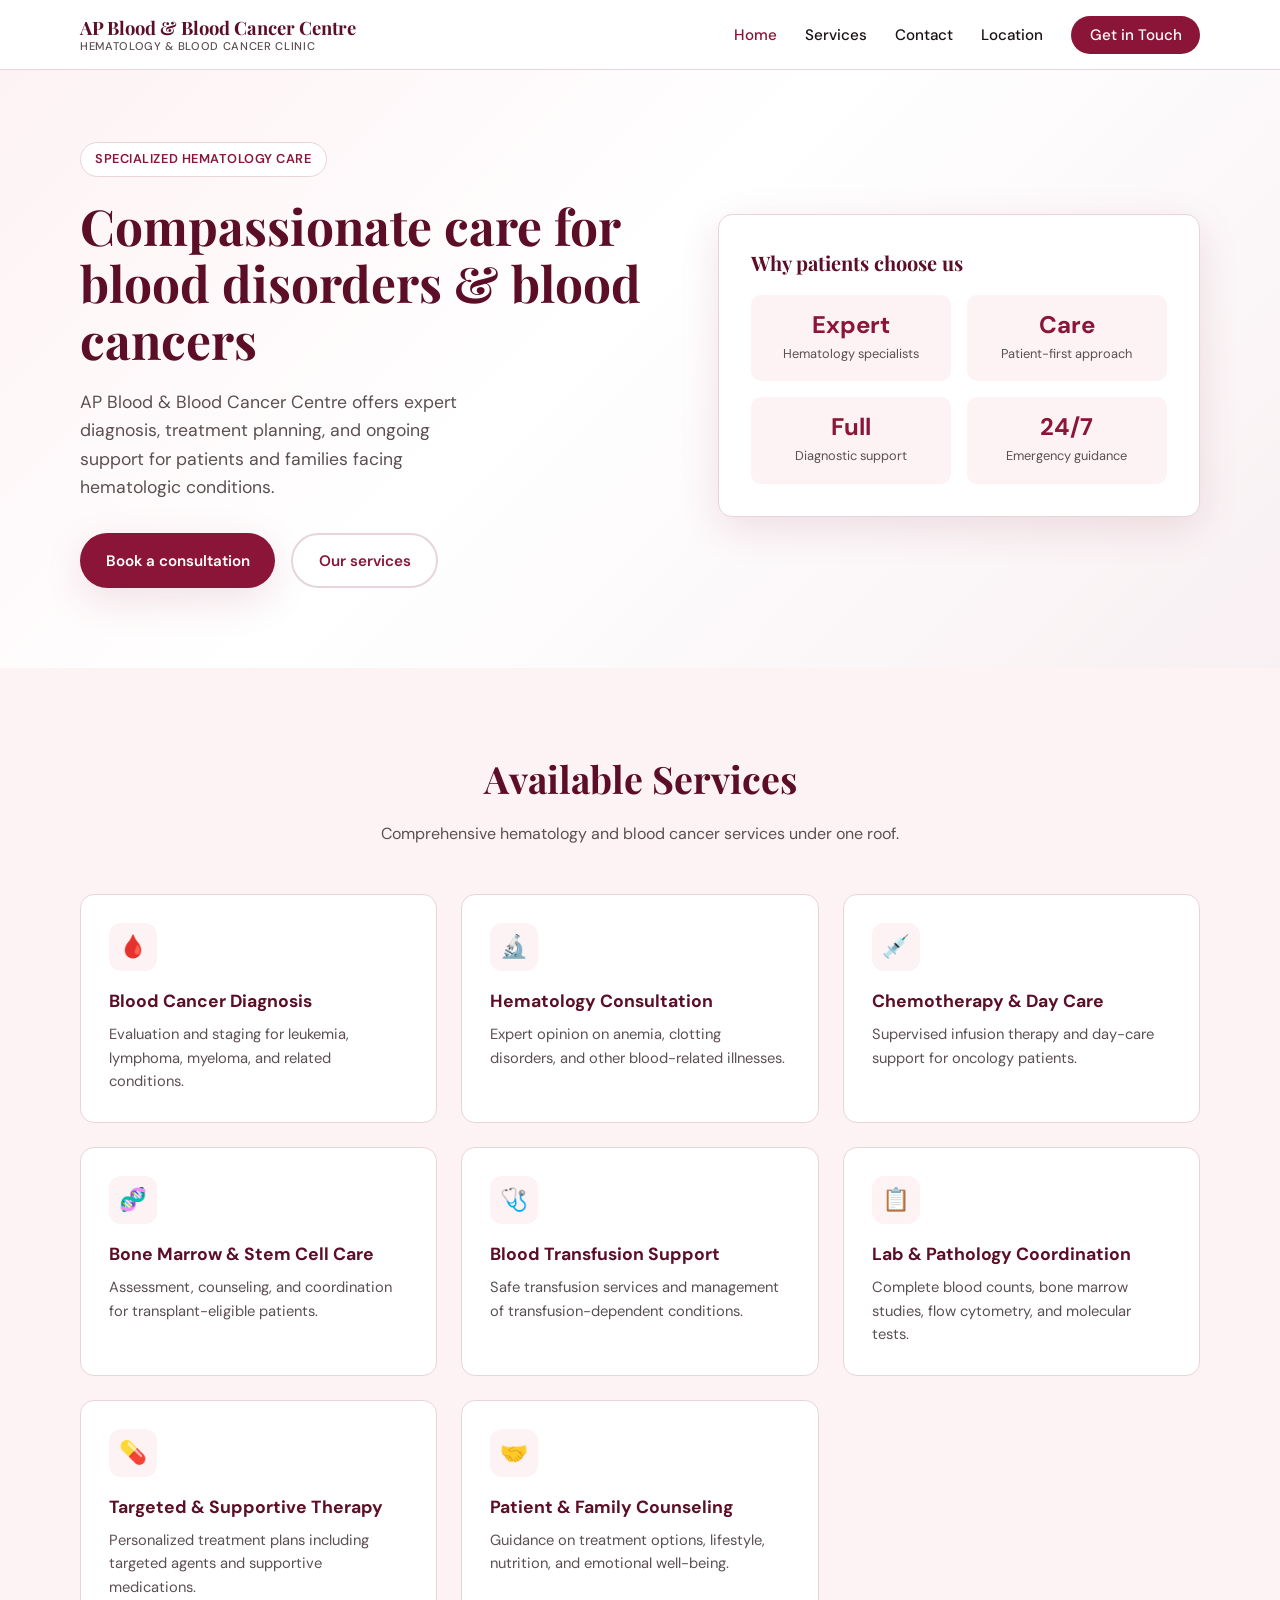
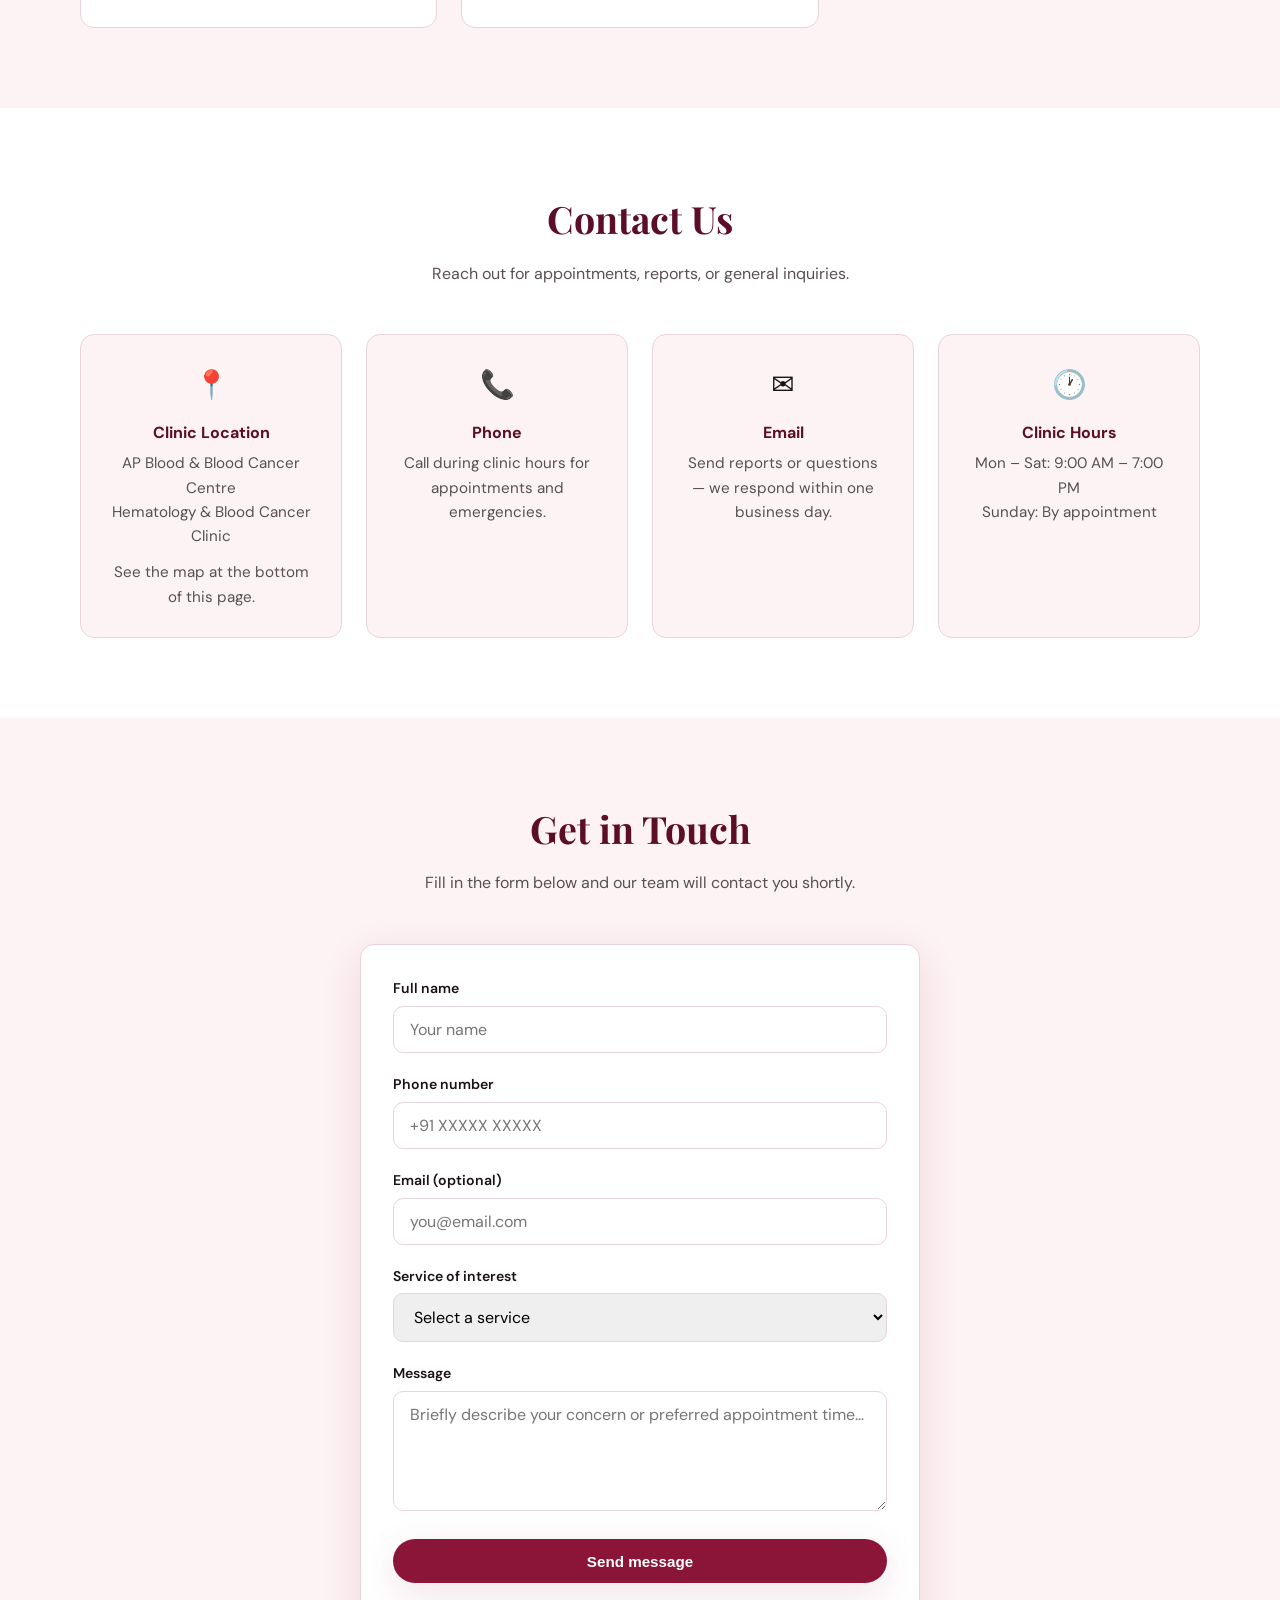
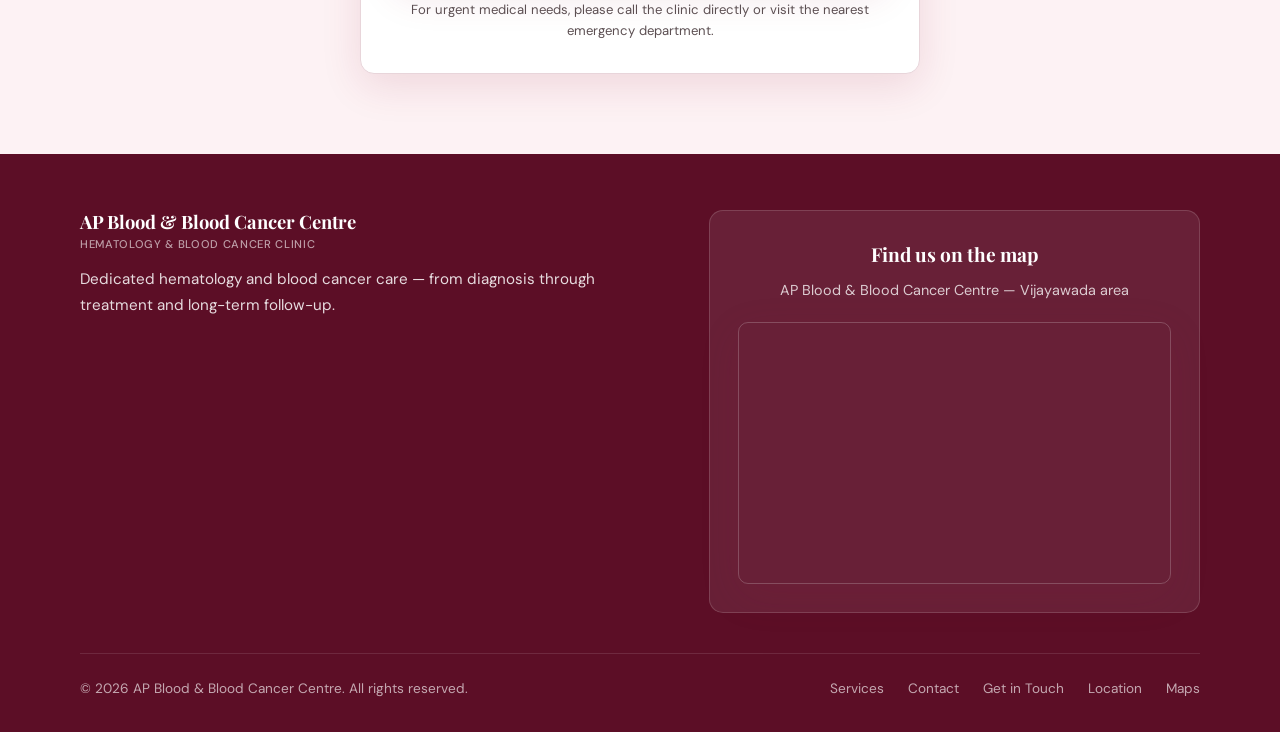
==== commit 1ed64120: "google" ====
--- a/index.html
+++ b/index.html
@@ -143,9 +143,7 @@
             <div class="icon" aria-hidden="true">📍</div>
             <h3>Clinic Location</h3>
             <p>AP Blood &amp; Blood Cancer Centre<br />Hematology &amp; Blood Cancer Clinic</p>
-            <p class="contact-maps-link">
-              <a href="https://maps.app.goo.gl/3TKLfb5aUyR8mV2E7" target="_blank" rel="noopener noreferrer">Open in Google Maps →</a>
-            </p>
+            <p class="contact-maps-link">See the map at the bottom of this page.</p>
           </div>
           <div class="contact-item">
             <div class="icon" aria-hidden="true">📞</div>
@@ -173,20 +171,10 @@
           <p>Fill in the form below and our team will contact you shortly.</p>
         </div>
 
+        <div id="form-error" class="form-error" role="alert" aria-live="assertive"></div>
         <div id="form-success" class="form-success" role="status" aria-live="polite"></div>
 
-        <form
-          class="form-wrap"
-          id="contact-form"
-          name="contact"
-          method="POST"
-          data-netlify="true"
-          netlify-honeypot="bot-field"
-        >
-          <input type="hidden" name="form-name" value="contact" />
-          <p class="hidden-field">
-            <label>Don’t fill this out: <input name="bot-field" tabindex="-1" autocomplete="off" /></label>
-          </p>
+        <form class="form-wrap" id="contact-form" novalidate>
 
           <div class="form-group">
             <label for="name">Full name</label>
@@ -223,39 +211,9 @@
       </div>
     </section>
 
-    <section id="location" class="location-section">
-      <div class="container">
-        <div class="section-header">
-          <h2>Our Location</h2>
-          <p>Visit AP Blood &amp; Blood Cancer Centre — directions and reviews on Google Maps.</p>
-        </div>
-        <div class="map-embed">
-          <iframe
-            title="AP Blood & Blood Cancer Centre on Google Maps"
-            src="https://maps.google.com/maps?q=16.5099748,80.6346824&hl=en&z=16&output=embed"
-            width="100%"
-            height="420"
-            style="border:0;"
-            allowfullscreen=""
-            loading="lazy"
-            referrerpolicy="no-referrer-when-downgrade"
-          ></iframe>
-        </div>
-        <p class="map-actions">
-          <a
-            href="https://maps.app.goo.gl/3TKLfb5aUyR8mV2E7"
-            class="btn btn-primary"
-            target="_blank"
-            rel="noopener noreferrer"
-          >
-            📍 Open in Google Maps
-          </a>
-        </p>
-      </div>
-    </section>
   </main>
 
-  <footer>
+  <footer id="location">
     <div class="container">
       <div class="footer-grid">
         <div>
@@ -269,15 +227,19 @@
         </div>
         <div class="maps-card">
           <h3>Find us on the map</h3>
-          <p>Get directions, clinic hours, and reviews on Google Maps.</p>
-          <a
-            href="https://maps.app.goo.gl/3TKLfb5aUyR8mV2E7"
-            class="btn-maps"
-            target="_blank"
-            rel="noopener noreferrer"
-          >
-            📍 Open Google Maps
-          </a>
+          <p>AP Blood &amp; Blood Cancer Centre — Vijayawada area</p>
+          <div class="map-embed map-embed--footer">
+            <iframe
+              title="AP Blood & Blood Cancer Centre on Google Maps"
+              src="https://maps.google.com/maps?q=16.5099748,80.6346824&hl=en&z=16&output=embed"
+              width="100%"
+              height="260"
+              style="border:0;"
+              allowfullscreen=""
+              loading="lazy"
+              referrerpolicy="no-referrer-when-downgrade"
+            ></iframe>
+          </div>
         </div>
       </div>
       <div class="footer-bottom">
@@ -287,21 +249,13 @@
           <li><a href="#contact">Contact</a></li>
           <li><a href="#get-in-touch">Get in Touch</a></li>
           <li><a href="#location">Location</a></li>
-          <li><a href="https://maps.app.goo.gl/3TKLfb5aUyR8mV2E7" target="_blank" rel="noopener noreferrer">Maps</a></li>
+          <li><a href="#location">Maps</a></li>
         </ul>
       </div>
     </div>
   </footer>
 
-  <!-- Static copy for Netlify Forms detection at build time -->
-  <form name="contact" data-netlify="true" data-netlify-honeypot="bot-field" hidden>
-    <input type="text" name="name" />
-    <input type="tel" name="phone" />
-    <input type="email" name="email" />
-    <input type="text" name="service" />
-    <textarea name="message"></textarea>
-  </form>
-
+  <script src="js/config.js" defer></script>
   <script src="js/main.js" defer></script>
 </body>
 </html>
--- a/css/style.css
+++ b/css/style.css
@@ -478,6 +478,24 @@
   display: block;
 }
 
+.form-error {
+  display: none;
+  text-align: center;
+  padding: 1rem 1.25rem;
+  margin-bottom: 1rem;
+  max-width: 560px;
+  margin-inline: auto;
+  background: #fef2f2;
+  border: 1px solid #fecaca;
+  border-radius: var(--radius);
+  color: #991b1b;
+  font-size: 0.92rem;
+}
+
+.form-error.visible {
+  display: block;
+}
+
 .form-wrap.is-submitting {
   opacity: 0.7;
   pointer-events: none;
@@ -503,9 +521,17 @@
   min-height: 420px;
 }
 
-.map-actions {
-  text-align: center;
-  margin-top: 1.5rem;
+.map-embed--footer {
+  margin-top: 1rem;
+  border-radius: 10px;
+  overflow: hidden;
+  border: 1px solid rgba(255, 255, 255, 0.2);
+}
+
+.map-embed--footer iframe {
+  min-height: 260px;
+  display: block;
+  width: 100%;
 }
 
 /* Footer */
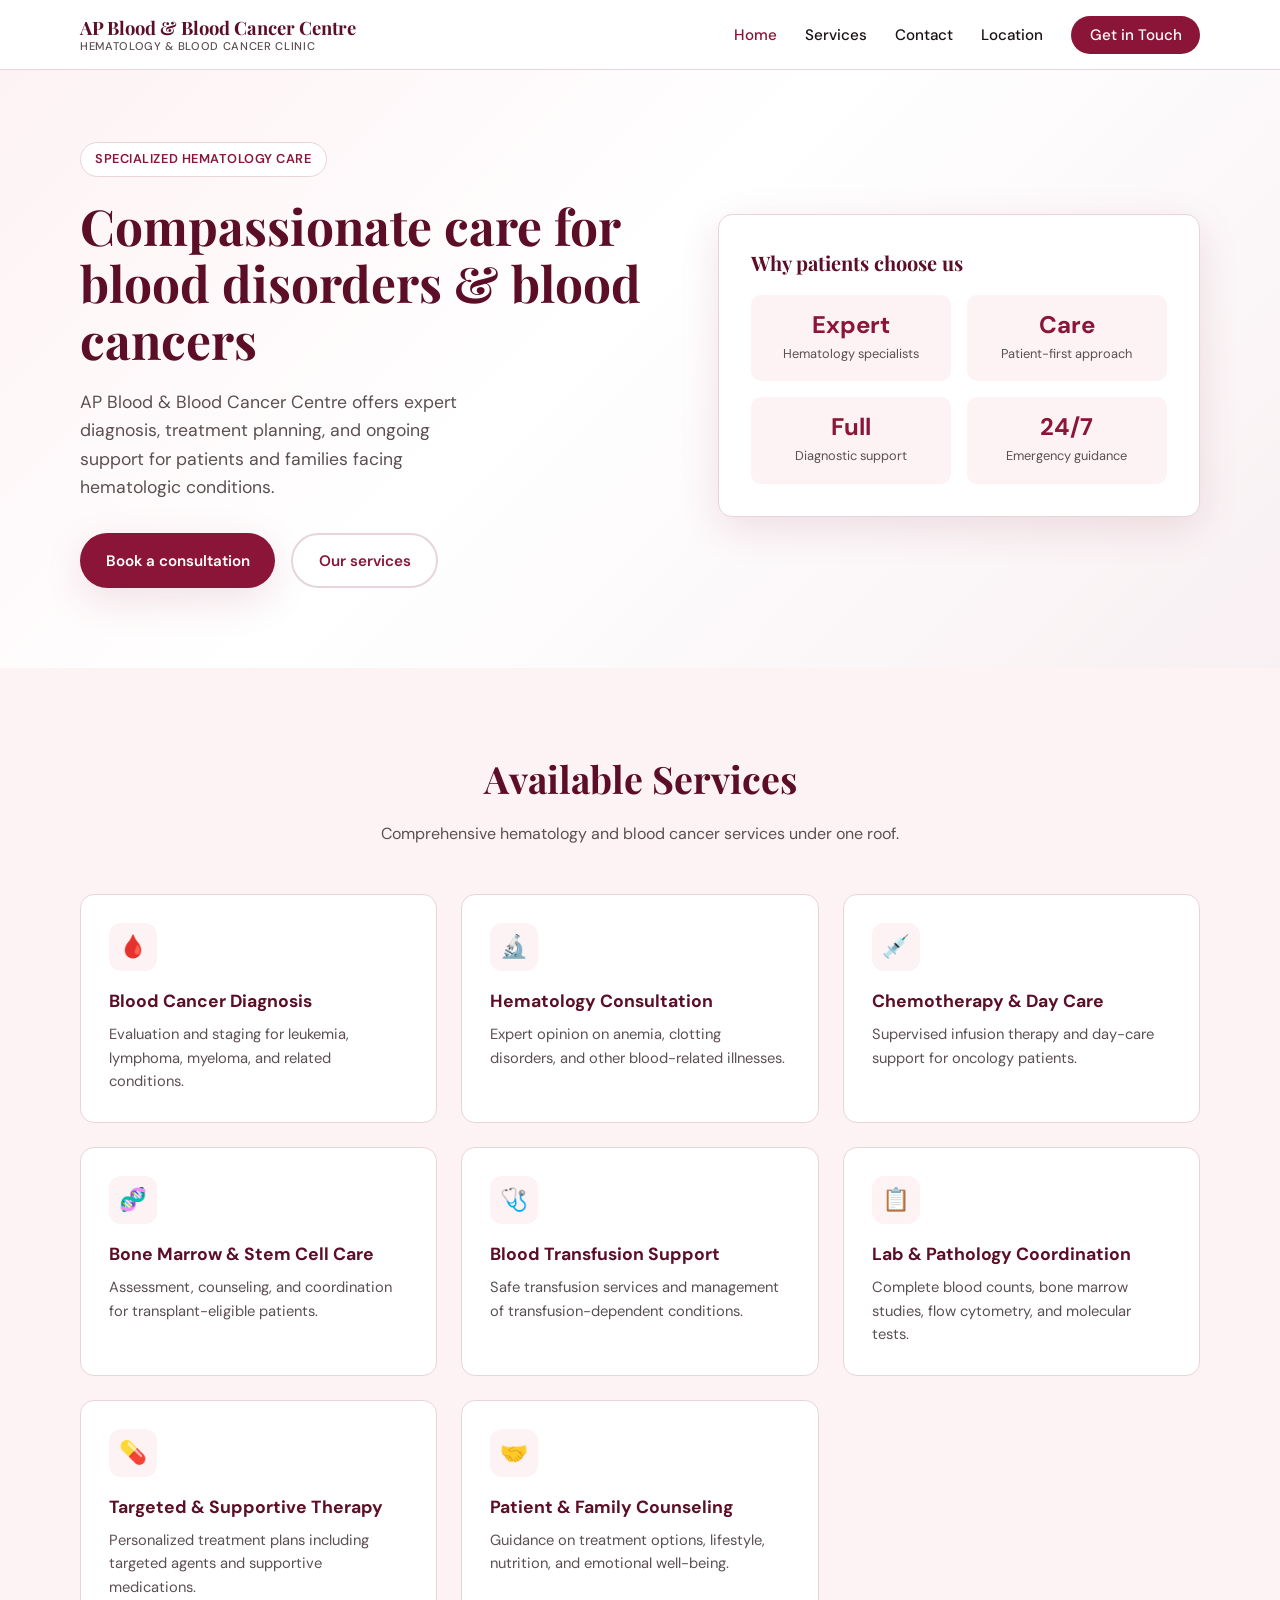
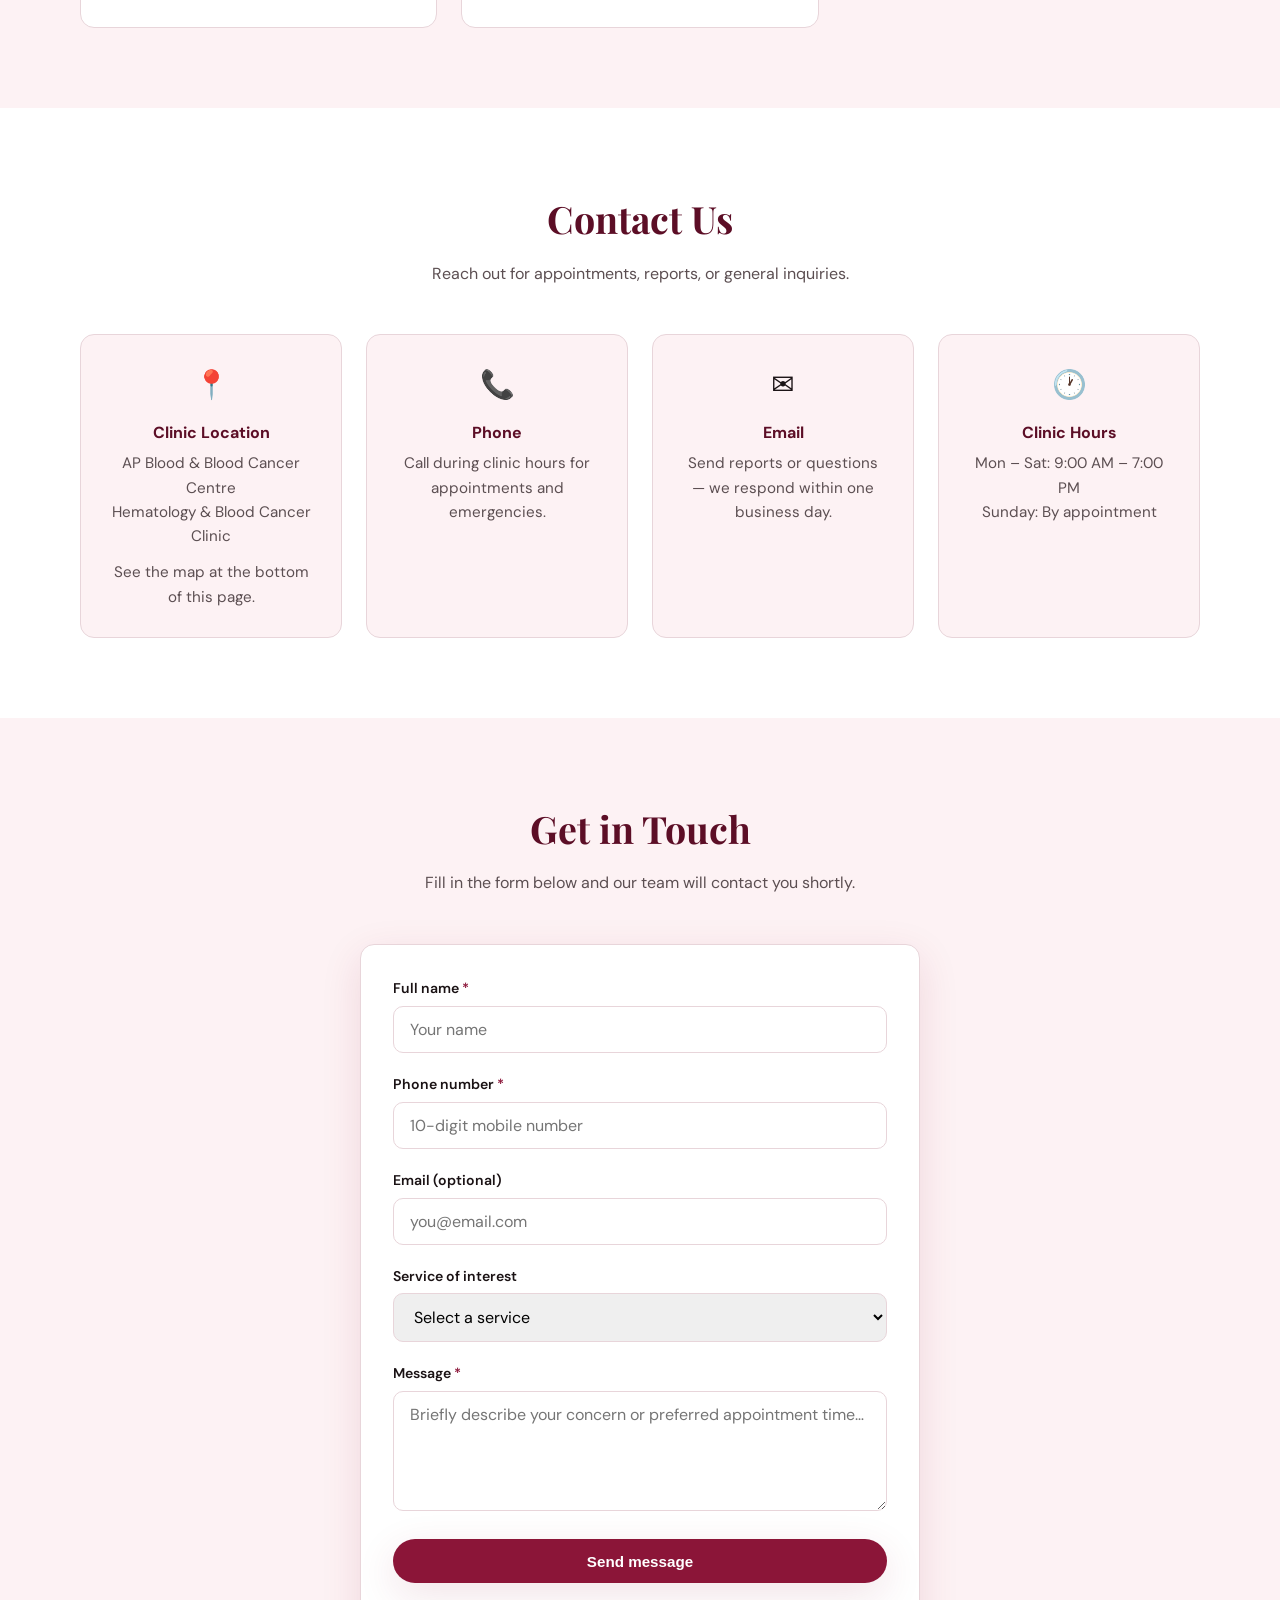
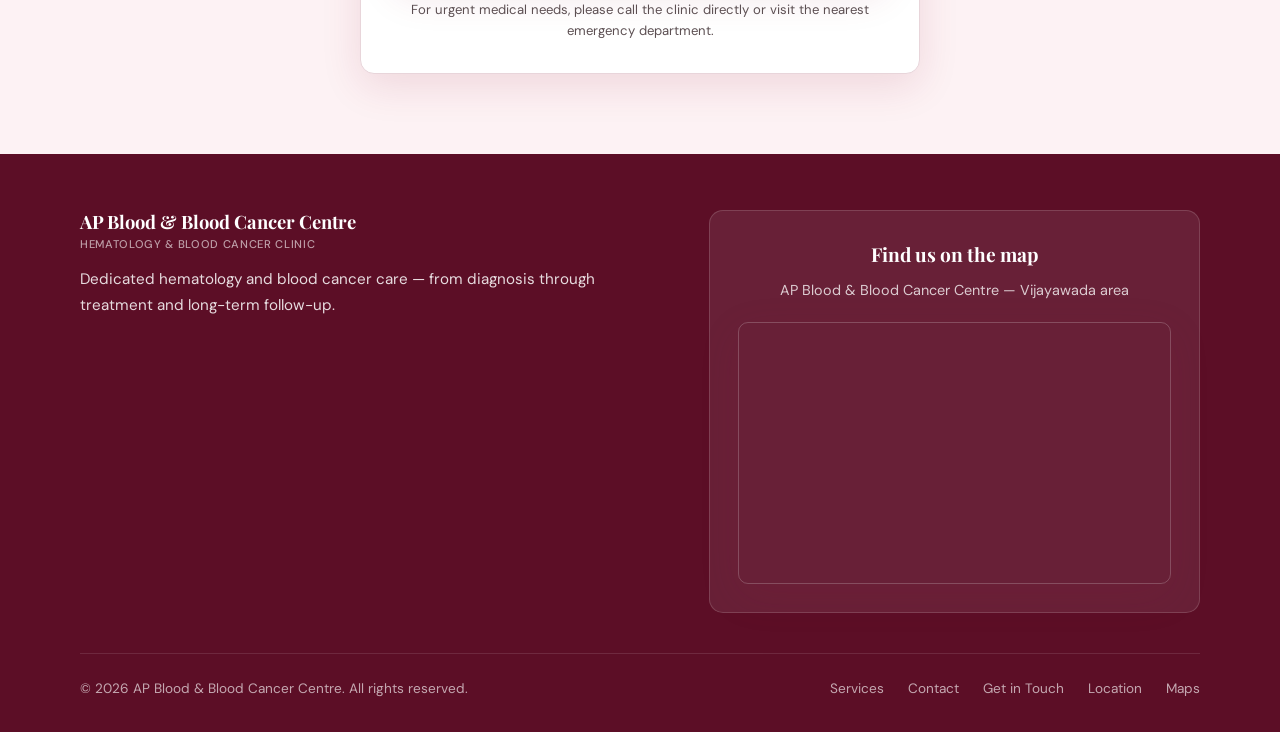
==== commit 9deb86d9: "deploy" ====
--- a/index.html
+++ b/index.html
@@ -174,19 +174,22 @@
         <div id="form-error" class="form-error" role="alert" aria-live="assertive"></div>
         <div id="form-success" class="form-success" role="status" aria-live="polite"></div>
 
-        <form class="form-wrap" id="contact-form" novalidate>
-
-          <div class="form-group">
-            <label for="name">Full name</label>
-            <input type="text" id="name" name="name" required placeholder="Your name" autocomplete="name" />
-          </div>
-          <div class="form-group">
-            <label for="phone">Phone number</label>
-            <input type="tel" id="phone" name="phone" required placeholder="+91 XXXXX XXXXX" autocomplete="tel" />
+        <form class="form-wrap" id="contact-form" novalidate onsubmit="return false;" action="#" method="post">
+
+          <div class="form-group">
+            <label for="name">Full name <span class="required">*</span></label>
+            <input type="text" id="name" name="name" minlength="2" maxlength="80" required placeholder="Your name" autocomplete="name" />
+            <span class="field-error" aria-live="polite"></span>
+          </div>
+          <div class="form-group">
+            <label for="phone">Phone number <span class="required">*</span></label>
+            <input type="tel" id="phone" name="phone" minlength="10" maxlength="15" required placeholder="10-digit mobile number" autocomplete="tel" inputmode="numeric" />
+            <span class="field-error" aria-live="polite"></span>
           </div>
           <div class="form-group">
             <label for="email">Email (optional)</label>
-            <input type="email" id="email" name="email" placeholder="you@email.com" autocomplete="email" />
+            <input type="email" id="email" name="email" maxlength="120" placeholder="you@email.com" autocomplete="email" />
+            <span class="field-error" aria-live="polite"></span>
           </div>
           <div class="form-group">
             <label for="service">Service of interest</label>
@@ -202,10 +205,11 @@
             </select>
           </div>
           <div class="form-group">
-            <label for="message">Message</label>
-            <textarea id="message" name="message" required placeholder="Briefly describe your concern or preferred appointment time…"></textarea>
-          </div>
-          <button type="submit" class="btn btn-primary btn-block">Send message</button>
+            <label for="message">Message <span class="required">*</span></label>
+            <textarea id="message" name="message" minlength="3" maxlength="1000" required placeholder="Briefly describe your concern or preferred appointment time…"></textarea>
+            <span class="field-error" aria-live="polite"></span>
+          </div>
+          <button type="button" id="form-submit-btn" class="btn btn-primary btn-block">Send message</button>
           <p class="form-note">For urgent medical needs, please call the clinic directly or visit the nearest emergency department.</p>
         </form>
       </div>
@@ -255,7 +259,10 @@
     </div>
   </footer>
 
-  <script src="js/config.js" defer></script>
-  <script src="js/main.js" defer></script>
+  <script>
+    window.SHEET_WEB_APP_URL = window.SHEET_WEB_APP_URL || "https://script.google.com/macros/s/AKfycbyY3nk1qY7iltwLgqOeZgVUDhqyheKTi88YERb3jurc7hrxEVnKxsAk49Ns9VQu13bX/exec";
+  </script>
+  <script src="js/config.js?v=3"></script>
+  <script src="js/main.js?v=3"></script>
 </body>
 </html>
--- a/css/style.css
+++ b/css/style.css
@@ -430,6 +430,29 @@
   font-weight: 600;
   color: var(--ink);
   margin-bottom: 0.4rem;
+}
+
+.form-group label .required {
+  color: var(--crimson);
+}
+
+.form-group .field-error {
+  display: block;
+  min-height: 1.25rem;
+  margin-top: 0.35rem;
+  font-size: 0.82rem;
+  color: #b91c1c;
+}
+
+.form-group .field-error:empty {
+  display: none;
+}
+
+.form-group.invalid input,
+.form-group.invalid textarea,
+.form-group.invalid select {
+  border-color: #f87171;
+  box-shadow: 0 0 0 3px rgba(248, 113, 113, 0.2);
 }
 
 .form-group input,
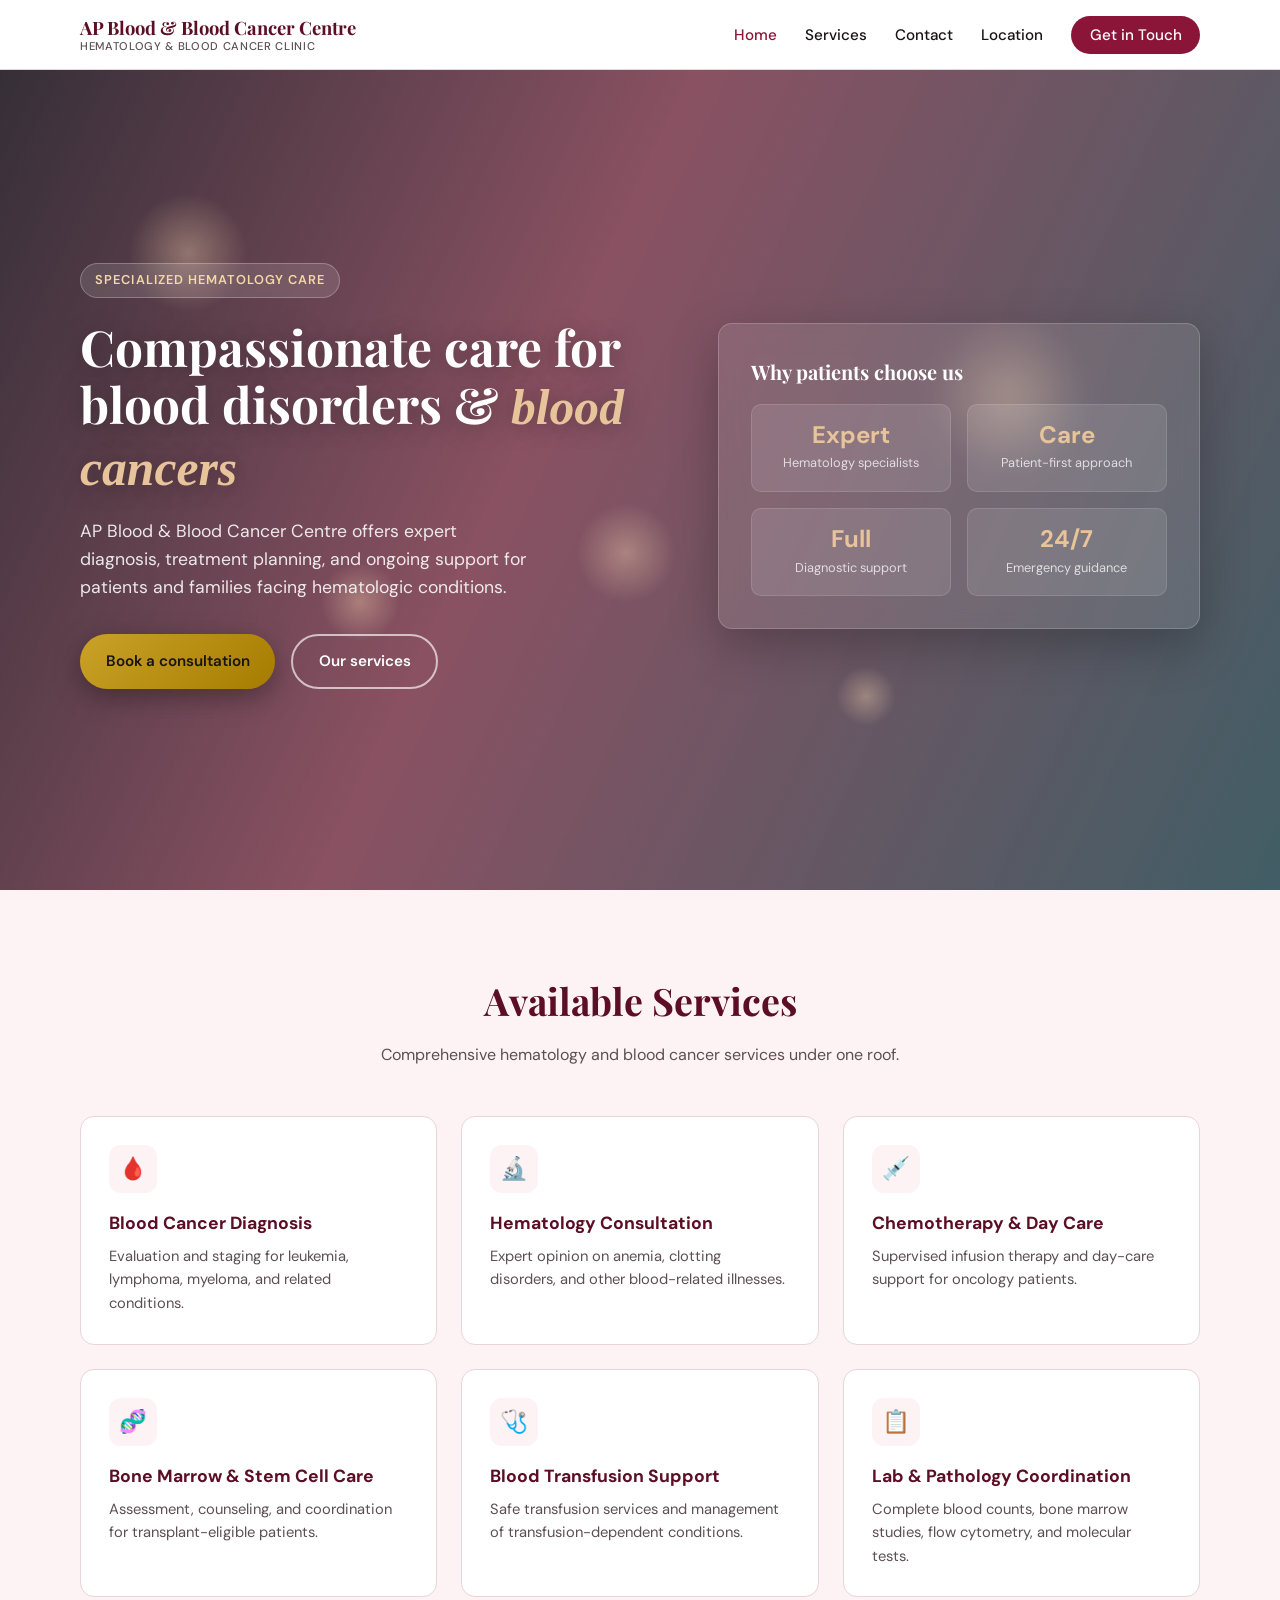
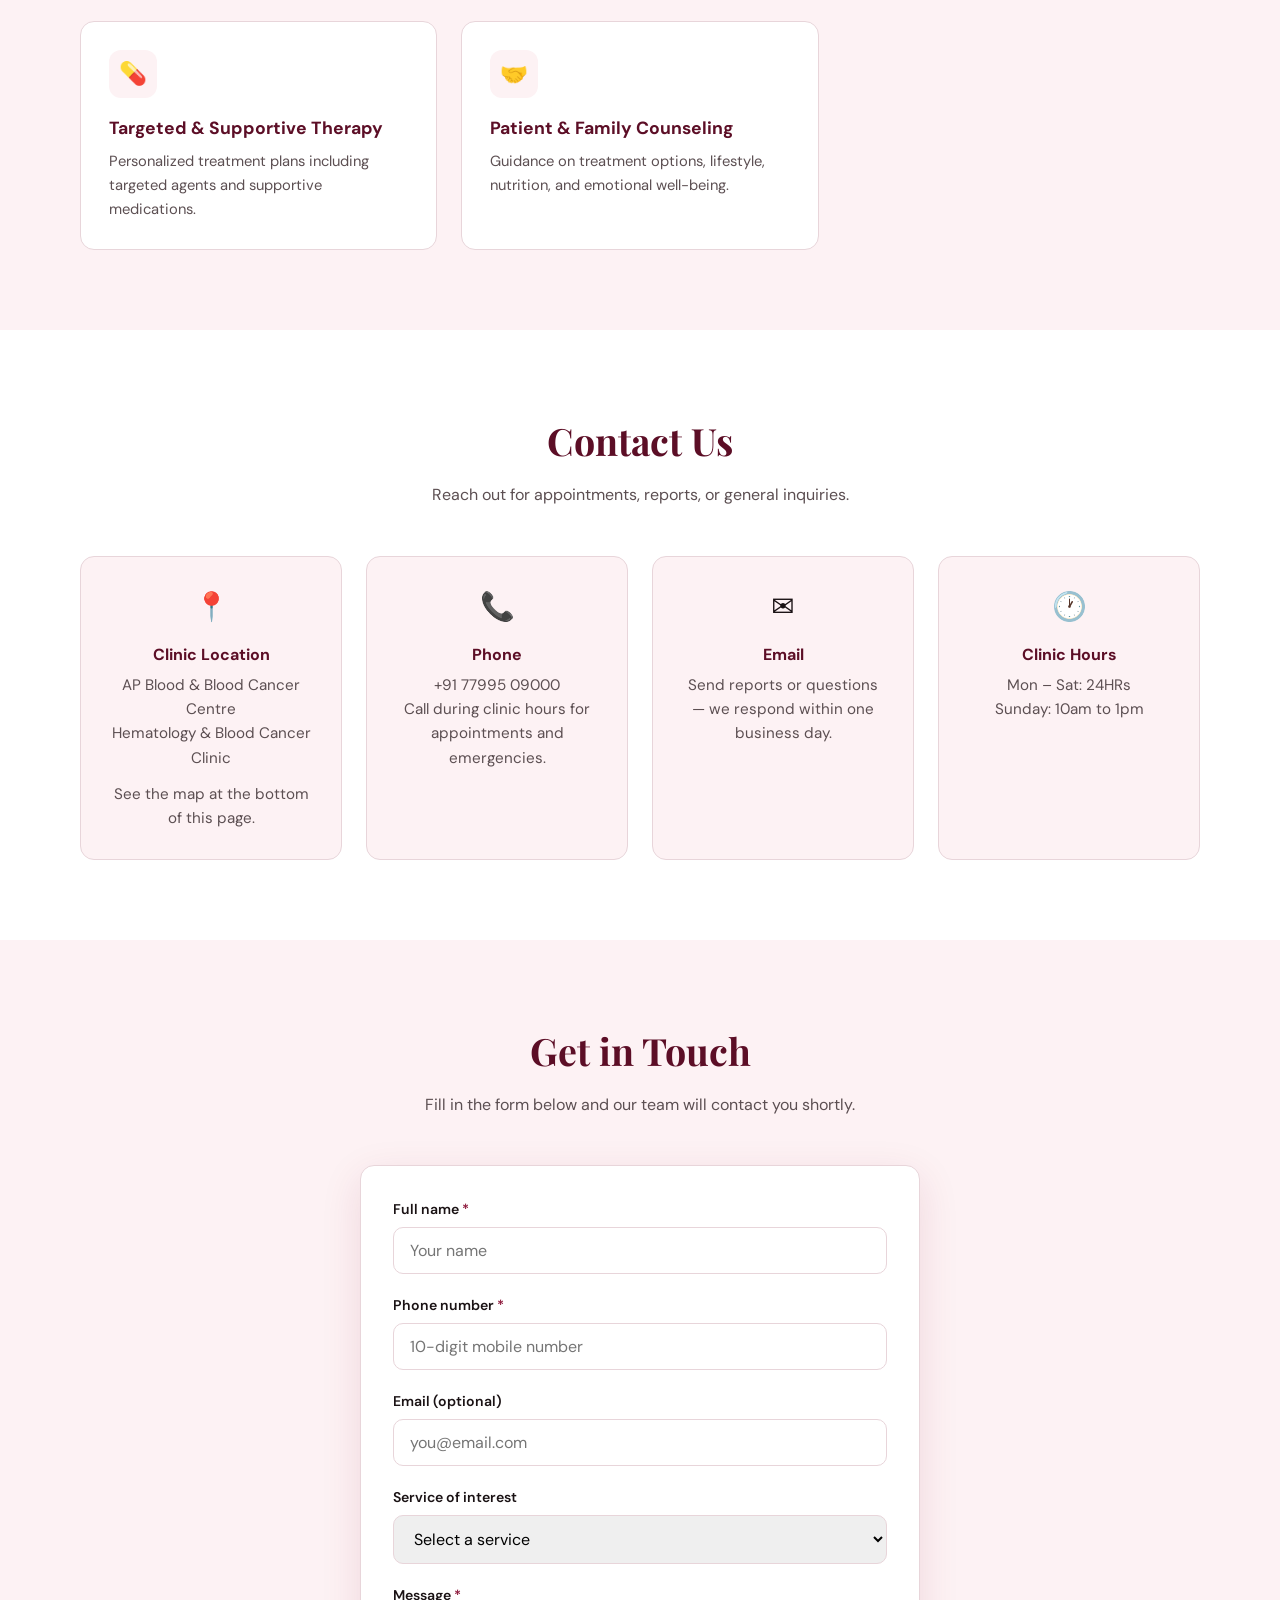
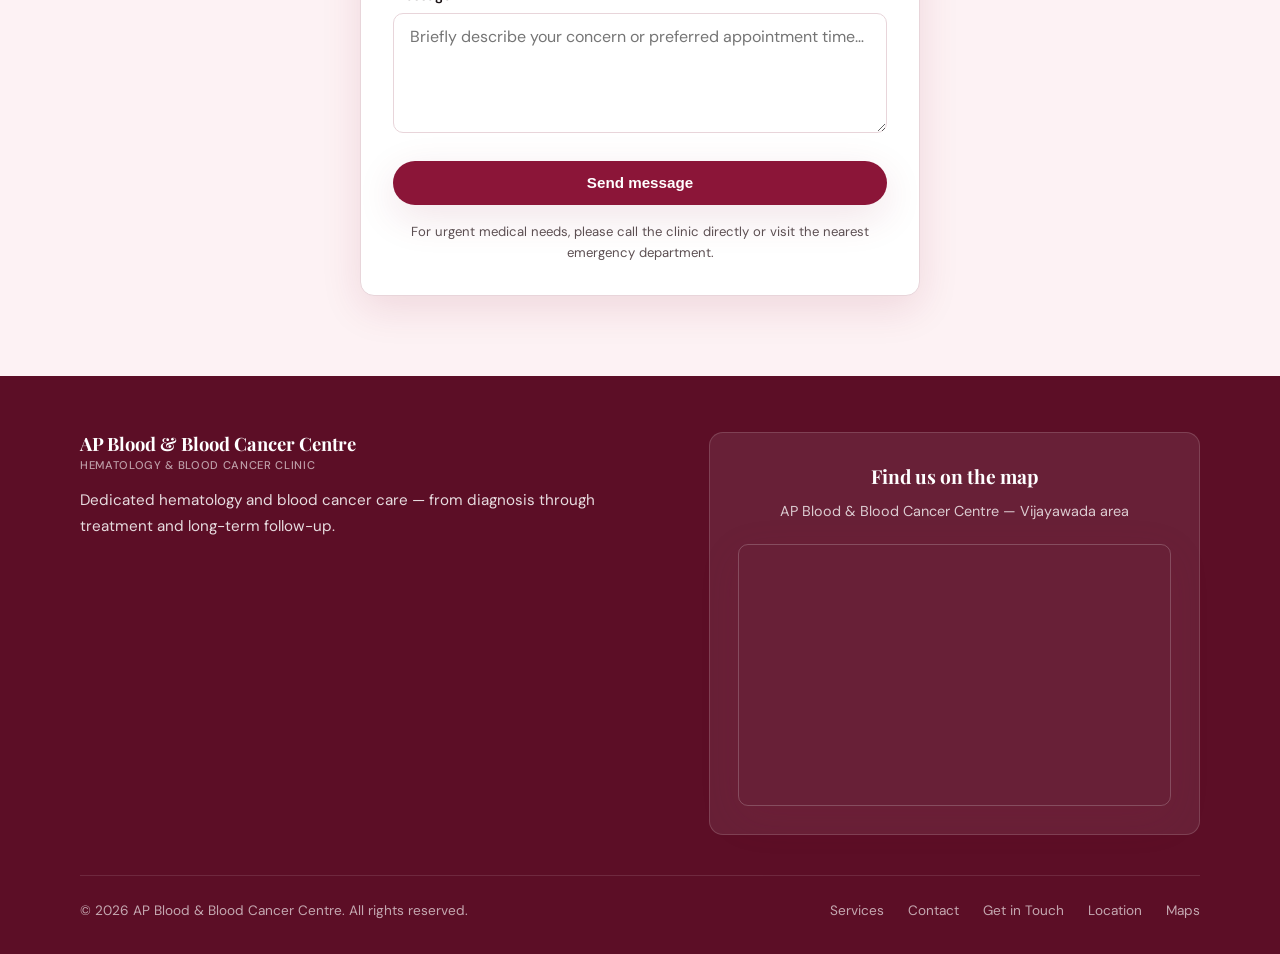
==== commit ea33c3a4: "ad" ====
--- a/index.html
+++ b/index.html
@@ -18,7 +18,7 @@
 
   <link rel="icon" href="assets/favicon.svg" type="image/svg+xml" />
   <link rel="manifest" href="site.webmanifest" />
-  <link rel="stylesheet" href="css/style.css" />
+  <link rel="stylesheet" href="css/style.css?v=4" />
 </head>
 <body>
   <a href="#main" class="skip-link">Skip to main content</a>
@@ -44,10 +44,20 @@
 
   <main id="main">
     <section class="hero" id="home">
-      <div class="container hero-grid">
+      <div class="hero-bg" aria-hidden="true">
+        <div class="hero-slide hero-slide--1"></div>
+        <div class="hero-slide hero-slide--2"></div>
+        <div class="hero-slide hero-slide--3"></div>
+        <div class="hero-slide hero-slide--4"></div>
+        <div class="hero-overlay"></div>
+        <div class="hero-bokeh">
+          <span></span><span></span><span></span><span></span><span></span>
+        </div>
+      </div>
+      <div class="container hero-grid hero-content">
         <div>
           <span class="hero-badge">Specialized Hematology Care</span>
-          <h1>Compassionate care for blood disorders &amp; blood cancers</h1>
+          <h1>Compassionate care for blood disorders &amp; <em>blood cancers</em></h1>
           <p>
             AP Blood &amp; Blood Cancer Centre offers expert diagnosis, treatment planning,
             and ongoing support for patients and families facing hematologic conditions.
@@ -148,6 +158,7 @@
           <div class="contact-item">
             <div class="icon" aria-hidden="true">📞</div>
             <h3>Phone</h3>
+            <p>+91 77995 09000</p>
             <p>Call during clinic hours for appointments and emergencies.</p>
           </div>
           <div class="contact-item">
@@ -158,7 +169,7 @@
           <div class="contact-item">
             <div class="icon" aria-hidden="true">🕐</div>
             <h3>Clinic Hours</h3>
-            <p>Mon – Sat: 9:00 AM – 7:00 PM<br />Sunday: By appointment</p>
+            <p>Mon – Sat: 24HRs <br />Sunday: 10am to 1pm</p>
           </div>
         </div>
       </div>
--- a/css/style.css
+++ b/css/style.css
@@ -163,11 +163,158 @@
   transition: 0.3s;
 }
 
-/* Hero */
+/* Hero — animated background slideshow */
 .hero {
-  background: linear-gradient(135deg, var(--rose) 0%, #fff 45%, #f8f0f2 100%);
-  padding: 4.5rem 0 5rem;
+  position: relative;
+  min-height: min(92vh, 820px);
+  padding: 5rem 0 5.5rem;
   overflow: hidden;
+  display: flex;
+  align-items: center;
+}
+
+.hero-bg {
+  position: absolute;
+  inset: 0;
+  z-index: 0;
+}
+
+.hero-slide {
+  position: absolute;
+  inset: 0;
+  background-size: cover;
+  background-position: center;
+  opacity: 0;
+  transform: scale(1);
+  animation: heroCrossfade 24s ease-in-out infinite;
+  will-change: opacity, transform;
+}
+
+.hero-slide--1 {
+  background-image: url("https://images.unsplash.com/photo-1576091160550-2173dba999ef?w=1920&q=80&auto=format&fit=crop");
+  animation-delay: 0s;
+}
+
+.hero-slide--2 {
+  background-image: url("https://images.unsplash.com/photo-1582719471384-894fbb16e074?w=1920&q=80&auto=format&fit=crop");
+  animation-delay: 6s;
+}
+
+.hero-slide--3 {
+  background-image: url("https://images.unsplash.com/photo-1559839734-2b71ea197ec2?w=1920&q=80&auto=format&fit=crop");
+  animation-delay: 12s;
+}
+
+.hero-slide--4 {
+  background-image: url("https://images.unsplash.com/photo-1579684385127-1ef15d508118?w=1920&q=80&auto=format&fit=crop");
+  animation-delay: 18s;
+}
+
+@keyframes heroCrossfade {
+  0% {
+    opacity: 0;
+    transform: scale(1.05);
+  }
+  4% {
+    opacity: 1;
+    transform: scale(1.02);
+  }
+  21% {
+    opacity: 1;
+    transform: scale(1.08);
+  }
+  25% {
+    opacity: 0;
+    transform: scale(1.1);
+  }
+  100% {
+    opacity: 0;
+    transform: scale(1.05);
+  }
+}
+
+.hero-overlay {
+  position: absolute;
+  inset: 0;
+  background: linear-gradient(
+    115deg,
+    rgba(26, 18, 28, 0.88) 0%,
+    rgba(92, 14, 38, 0.72) 42%,
+    rgba(12, 48, 58, 0.78) 100%
+  );
+  z-index: 1;
+}
+
+.hero-bokeh {
+  position: absolute;
+  inset: 0;
+  z-index: 2;
+  pointer-events: none;
+  overflow: hidden;
+}
+
+.hero-bokeh span {
+  position: absolute;
+  border-radius: 50%;
+  background: radial-gradient(circle, rgba(255, 220, 180, 0.35) 0%, transparent 70%);
+  animation: bokehFloat 12s ease-in-out infinite;
+}
+
+.hero-bokeh span:nth-child(1) {
+  width: 120px;
+  height: 120px;
+  top: 15%;
+  left: 10%;
+  animation-delay: 0s;
+}
+
+.hero-bokeh span:nth-child(2) {
+  width: 80px;
+  height: 80px;
+  top: 60%;
+  left: 25%;
+  animation-delay: 2s;
+}
+
+.hero-bokeh span:nth-child(3) {
+  width: 160px;
+  height: 160px;
+  top: 30%;
+  right: 15%;
+  animation-delay: 4s;
+}
+
+.hero-bokeh span:nth-child(4) {
+  width: 60px;
+  height: 60px;
+  bottom: 20%;
+  right: 30%;
+  animation-delay: 1s;
+}
+
+.hero-bokeh span:nth-child(5) {
+  width: 100px;
+  height: 100px;
+  bottom: 35%;
+  left: 45%;
+  animation-delay: 3s;
+}
+
+@keyframes bokehFloat {
+  0%,
+  100% {
+    transform: translate(0, 0) scale(1);
+    opacity: 0.4;
+  }
+  50% {
+    transform: translate(12px, -18px) scale(1.15);
+    opacity: 0.7;
+  }
+}
+
+.hero-content {
+  position: relative;
+  z-index: 3;
 }
 
 .hero-grid {
@@ -179,31 +326,75 @@
 
 .hero-badge {
   display: inline-block;
-  background: var(--white);
-  border: 1px solid var(--border);
-  color: var(--crimson);
+  background: rgba(255, 255, 255, 0.12);
+  border: 1px solid rgba(255, 255, 255, 0.25);
+  color: #f5d9a8;
   font-size: 0.8rem;
   font-weight: 600;
-  letter-spacing: 0.04em;
+  letter-spacing: 0.08em;
   text-transform: uppercase;
   padding: 0.4rem 0.9rem;
   border-radius: 999px;
   margin-bottom: 1.25rem;
+  backdrop-filter: blur(6px);
 }
 
 .hero h1 {
   font-family: "Playfair Display", Georgia, serif;
   font-size: clamp(2rem, 4.5vw, 3.1rem);
   line-height: 1.15;
-  color: var(--crimson-dark);
+  color: var(--white);
   margin-bottom: 1.25rem;
+  text-shadow: 0 2px 24px rgba(0, 0, 0, 0.35);
+}
+
+.hero h1 em {
+  font-style: italic;
+  color: #e8c49a;
 }
 
 .hero p {
   font-size: 1.1rem;
-  color: var(--muted);
-  max-width: 34ch;
+  color: rgba(255, 255, 255, 0.88);
+  max-width: 38ch;
   margin-bottom: 2rem;
+}
+
+.hero .btn-outline {
+  background: transparent;
+  color: var(--white);
+  border: 2px solid rgba(255, 255, 255, 0.65);
+}
+
+.hero .btn-outline:hover {
+  background: rgba(255, 255, 255, 0.12);
+  border-color: var(--white);
+}
+
+.hero .btn-primary {
+  background: linear-gradient(135deg, #c9a227 0%, #a67c00 100%);
+  color: #1a1214;
+  box-shadow: 0 8px 28px rgba(0, 0, 0, 0.35);
+}
+
+.hero .btn-primary:hover {
+  background: linear-gradient(135deg, #e8c49a 0%, #c9a227 100%);
+}
+
+@media (prefers-reduced-motion: reduce) {
+  .hero-slide {
+    animation: none;
+    opacity: 0;
+  }
+
+  .hero-slide--1 {
+    opacity: 1;
+  }
+
+  .hero-bokeh span {
+    animation: none;
+    opacity: 0.3;
+  }
 }
 
 .hero-actions {
@@ -257,16 +448,17 @@
 }
 
 .hero-card {
-  background: var(--white);
+  background: rgba(255, 255, 255, 0.1);
   border-radius: var(--radius);
   padding: 2rem;
-  box-shadow: var(--shadow);
-  border: 1px solid var(--border);
+  box-shadow: 0 16px 48px rgba(0, 0, 0, 0.25);
+  border: 1px solid rgba(255, 255, 255, 0.18);
+  backdrop-filter: blur(14px);
 }
 
 .hero-card h3 {
   font-family: "Playfair Display", serif;
-  color: var(--crimson-dark);
+  color: var(--white);
   margin-bottom: 1rem;
   font-size: 1.25rem;
 }
@@ -278,22 +470,23 @@
 }
 
 .stat {
-  background: var(--rose);
+  background: rgba(255, 255, 255, 0.1);
   padding: 1rem;
   border-radius: 10px;
   text-align: center;
+  border: 1px solid rgba(255, 255, 255, 0.12);
 }
 
 .stat strong {
   display: block;
   font-size: 1.5rem;
-  color: var(--crimson);
+  color: #e8c49a;
   line-height: 1.2;
 }
 
 .stat span {
   font-size: 0.8rem;
-  color: var(--muted);
+  color: rgba(255, 255, 255, 0.75);
 }
 
 /* Sections */
@@ -683,7 +876,8 @@
   }
 
   .hero {
-    padding: 3rem 0;
+    min-height: auto;
+    padding: 3.5rem 0 4rem;
   }
 
   .footer-grid {
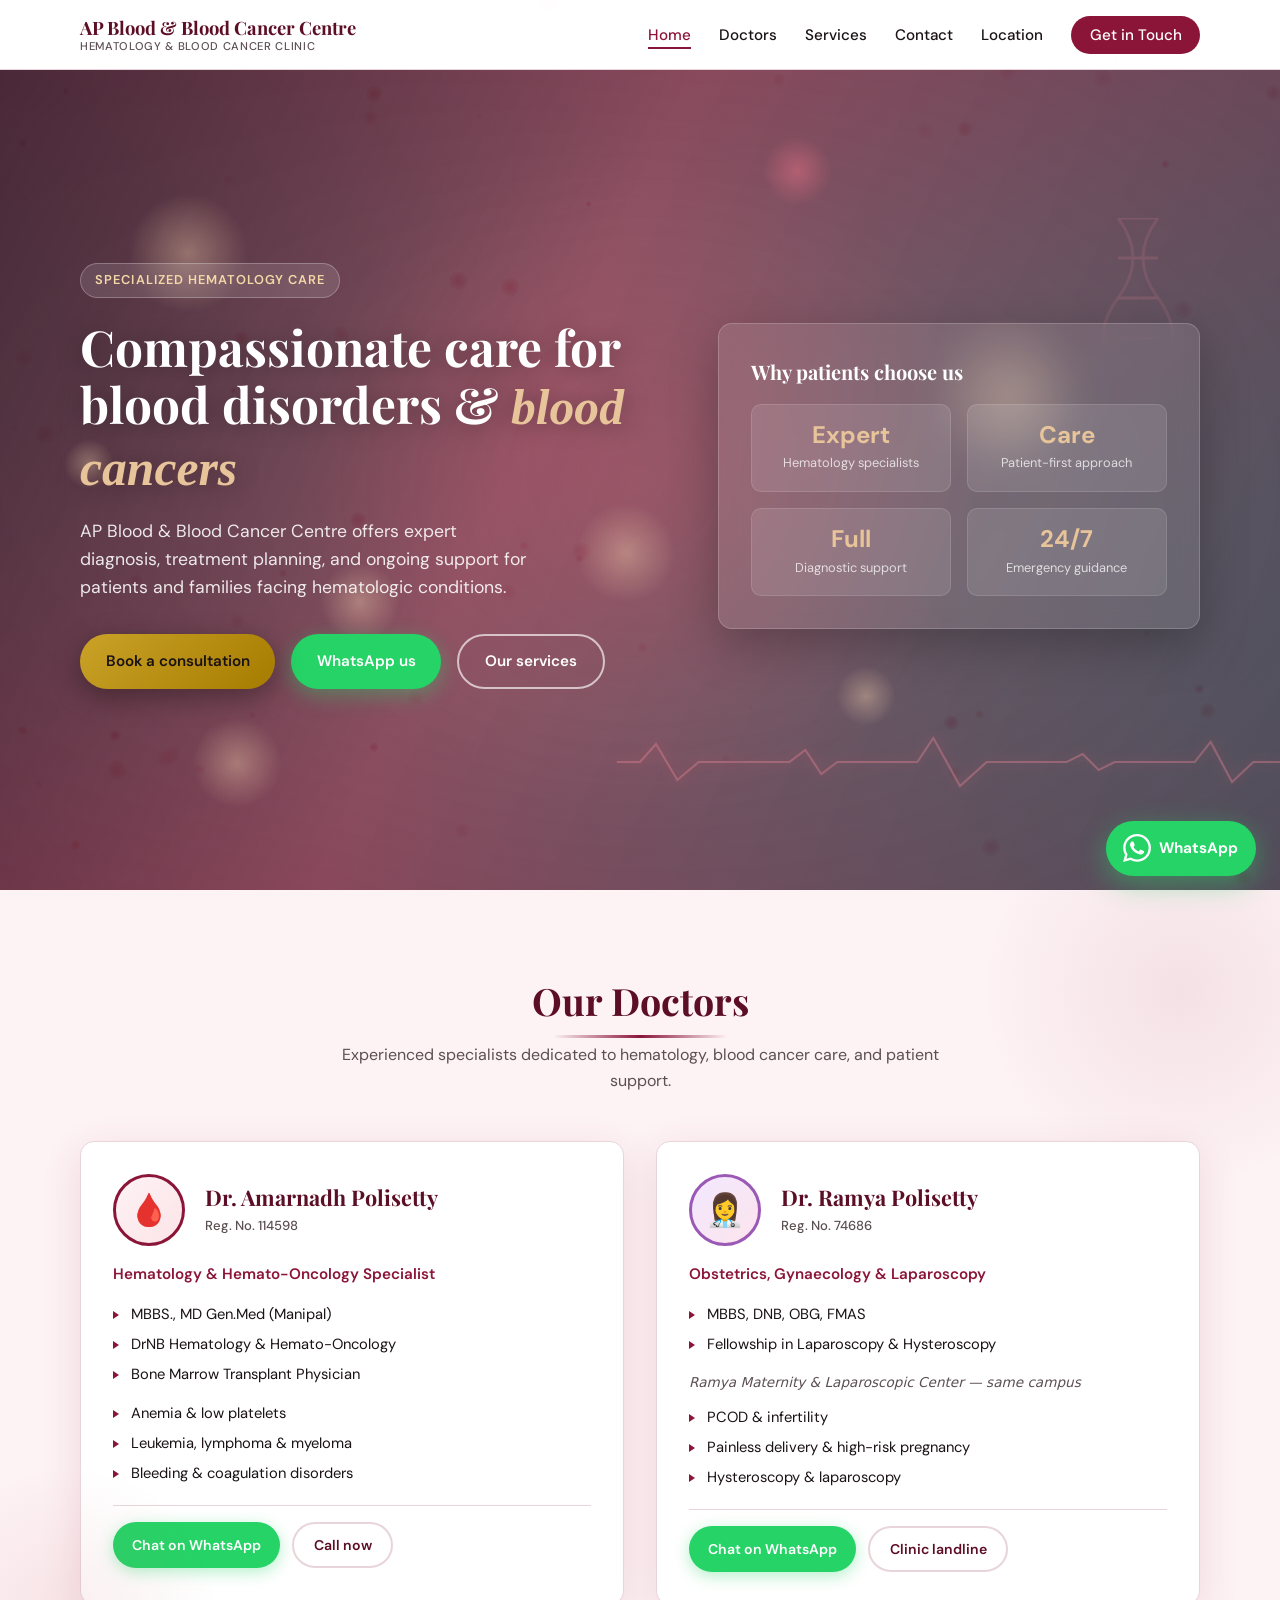
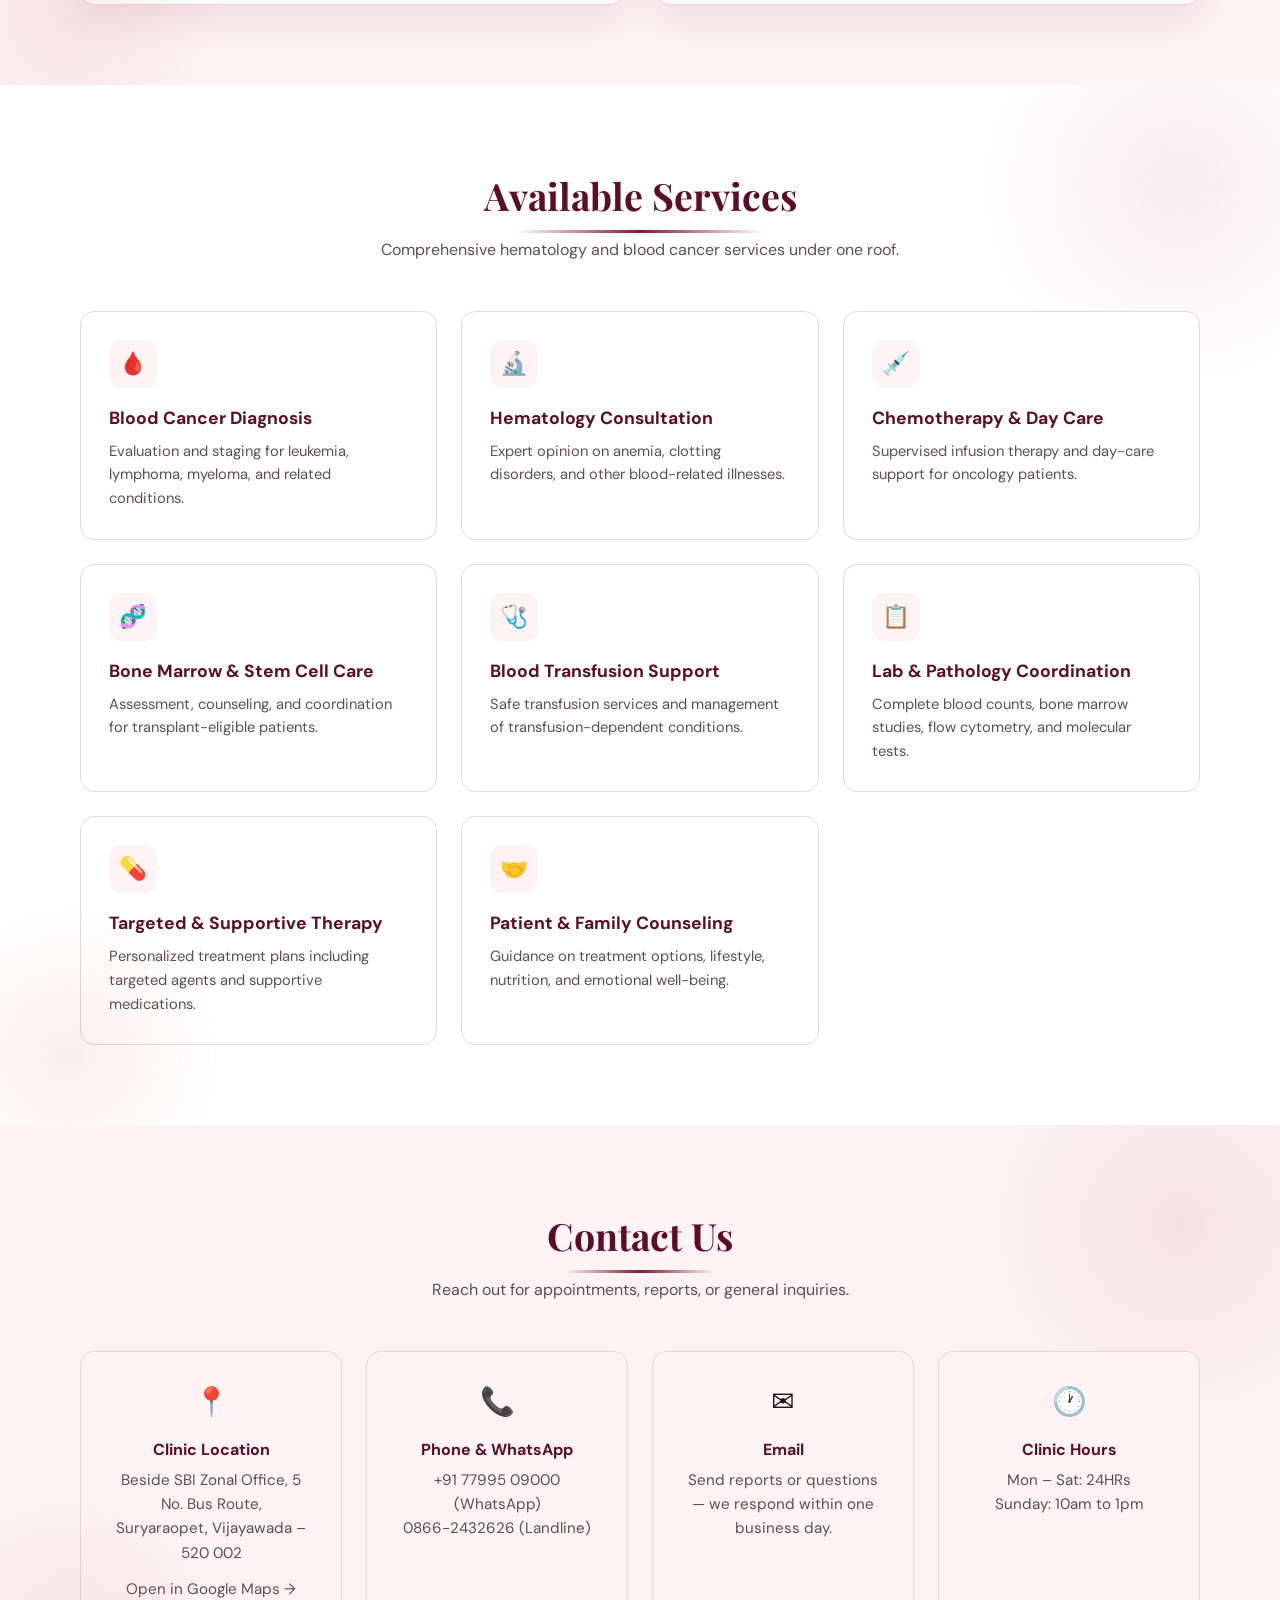
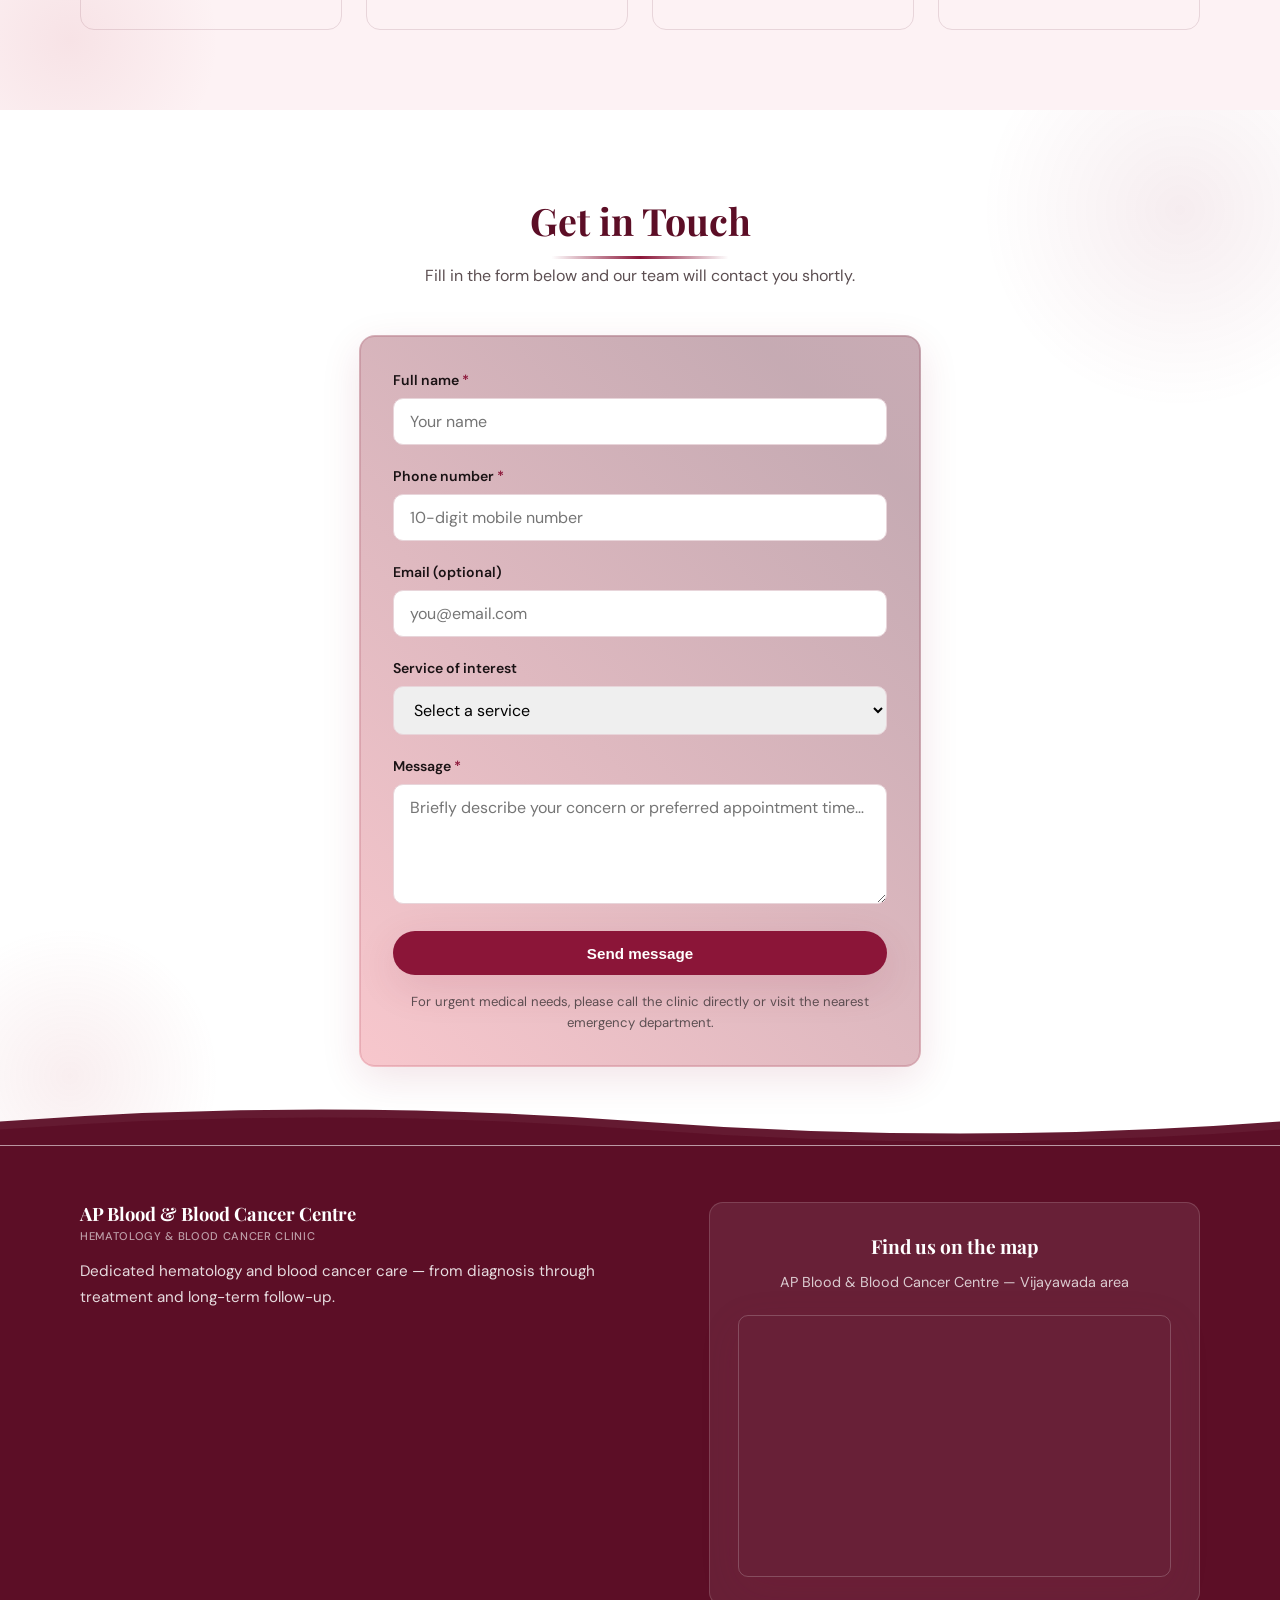
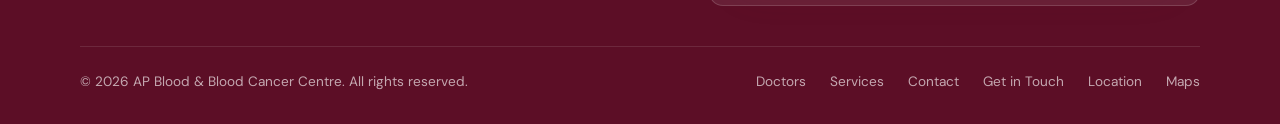
==== commit 2172b550: "doc details" ====
--- a/index.html
+++ b/index.html
@@ -18,9 +18,13 @@
 
   <link rel="icon" href="assets/favicon.svg" type="image/svg+xml" />
   <link rel="manifest" href="site.webmanifest" />
-  <link rel="stylesheet" href="css/style.css?v=4" />
+  <link rel="stylesheet" href="css/style.css?v=6" />
+  <link rel="stylesheet" href="css/effects.css?v=6" />
 </head>
 <body>
+  <canvas id="fx-canvas" class="fx-canvas" aria-hidden="true"></canvas>
+  <div id="blood-fx-layer" class="blood-fx-layer" aria-hidden="true"></div>
+
   <a href="#main" class="skip-link">Skip to main content</a>
 
   <header>
@@ -34,6 +38,7 @@
       </button>
       <ul class="nav-links" id="nav-links">
         <li><a href="#home">Home</a></li>
+        <li><a href="#doctors">Doctors</a></li>
         <li><a href="#services">Services</a></li>
         <li><a href="#contact">Contact</a></li>
         <li><a href="#location">Location</a></li>
@@ -50,8 +55,24 @@
         <div class="hero-slide hero-slide--3"></div>
         <div class="hero-slide hero-slide--4"></div>
         <div class="hero-overlay"></div>
+        <div class="hero-vignette-pulse"></div>
         <div class="hero-bokeh">
           <span></span><span></span><span></span><span></span><span></span>
+          <span></span><span></span><span></span>
+        </div>
+        <div class="hero-ecg" aria-hidden="true">
+          <svg viewBox="0 0 1200 60" preserveAspectRatio="none">
+            <path class="ecg-line" d="M0,30 L40,30 L50,10 L60,50 L70,30 L120,30 L130,5 L145,55 L160,30 L220,30 L235,20 L250,40 L265,30 L340,30 L355,8 L375,52 L395,30 L480,30 L495,15 L510,45 L525,30 L600,30 L615,12 L635,48 L655,30 L740,30 L755,18 L770,42 L785,30 L860,30 L875,6 L900,54 L925,30 L1000,30 L1015,22 L1030,38 L1045,30 L1120,30 L1135,10 L1155,50 L1175,30 L1200,30" />
+          </svg>
+        </div>
+        <div class="hero-dna" aria-hidden="true">
+          <svg viewBox="0 0 40 80" fill="none" stroke="#ff8a9b" stroke-width="1.5">
+            <path d="M10 0 Q25 20 10 40 Q-5 60 10 80" opacity="0.8"/>
+            <path d="M30 0 Q15 20 30 40 Q45 60 30 80" opacity="0.8"/>
+            <line x1="10" y1="0" x2="30" y2="0"/><line x1="10" y1="20" x2="30" y2="20"/>
+            <line x1="10" y1="40" x2="30" y2="40"/><line x1="10" y1="60" x2="30" y2="60"/>
+            <line x1="10" y1="80" x2="30" y2="80"/>
+          </svg>
         </div>
       </div>
       <div class="container hero-grid hero-content">
@@ -64,10 +85,14 @@
           </p>
           <div class="hero-actions">
             <a href="#get-in-touch" class="btn btn-primary">Book a consultation</a>
+            <a href="https://wa.me/917799509000?text=Hello%2C%20I%20would%20like%20to%20book%20an%20appointment%20at%20AP%20Blood%20%26%20Blood%20Cancer%20Centre." class="btn btn-whatsapp" target="_blank" rel="noopener noreferrer">WhatsApp us</a>
             <a href="#services" class="btn btn-outline">Our services</a>
           </div>
         </div>
         <div class="hero-card">
+          <div class="hero-pulse-ring" aria-hidden="true"></div>
+          <div class="hero-pulse-ring" aria-hidden="true"></div>
+          <div class="hero-pulse-ring" aria-hidden="true"></div>
           <h3>Why patients choose us</h3>
           <div class="hero-stats">
             <div class="stat">
@@ -91,49 +116,109 @@
       </div>
     </section>
 
-    <section id="services">
+    <section id="doctors" class="section-fx doctors-section">
       <div class="container">
-        <div class="section-header">
+        <div class="section-header reveal">
+          <h2>Our Doctors</h2>
+          <p>Experienced specialists dedicated to hematology, blood cancer care, and patient support.</p>
+        </div>
+        <div class="doctors-grid">
+          <article class="doctor-card reveal reveal-delay-1">
+            <div class="doctor-card__header">
+              <div class="doctor-avatar" aria-hidden="true">🩸</div>
+              <div>
+                <h3>Dr. Amarnadh Polisetty</h3>
+                <p class="doctor-reg">Reg. No. 114598</p>
+              </div>
+            </div>
+            <p class="doctor-role">Hematology &amp; Hemato-Oncology Specialist</p>
+            <ul class="doctor-quals">
+              <li>MBBS., MD Gen.Med (Manipal)</li>
+              <li>DrNB Hematology &amp; Hemato-Oncology</li>
+              <li>Bone Marrow Transplant Physician</li>
+            </ul>
+            <ul class="doctor-specialties">
+              <li>Anemia &amp; low platelets</li>
+              <li>Leukemia, lymphoma &amp; myeloma</li>
+              <li>Bleeding &amp; coagulation disorders</li>
+            </ul>
+            <div class="doctor-actions">
+              <a href="https://wa.me/917799509000?text=Hello%20Dr.%20Amarnadh%2C%20I%20would%20like%20to%20consult%20at%20AP%20Blood%20%26%20Blood%20Cancer%20Centre." class="btn btn-whatsapp btn-sm" target="_blank" rel="noopener noreferrer">Chat on WhatsApp</a>
+              <a href="tel:+917799509000" class="btn btn-outline-dark btn-sm">Call now</a>
+            </div>
+          </article>
+
+          <article class="doctor-card reveal reveal-delay-2">
+            <div class="doctor-card__header">
+              <div class="doctor-avatar doctor-avatar--alt" aria-hidden="true">👩‍⚕️</div>
+              <div>
+                <h3>Dr. Ramya Polisetty</h3>
+                <p class="doctor-reg">Reg. No. 74686</p>
+              </div>
+            </div>
+            <p class="doctor-role">Obstetrics, Gynaecology &amp; Laparoscopy</p>
+            <ul class="doctor-quals">
+              <li>MBBS, DNB, OBG, FMAS</li>
+              <li>Fellowship in Laparoscopy &amp; Hysteroscopy</li>
+            </ul>
+            <p class="doctor-clinic-note">Ramya Maternity &amp; Laparoscopic Center — same campus</p>
+            <ul class="doctor-specialties">
+              <li>PCOD &amp; infertility</li>
+              <li>Painless delivery &amp; high-risk pregnancy</li>
+              <li>Hysteroscopy &amp; laparoscopy</li>
+            </ul>
+            <div class="doctor-actions">
+              <a href="https://wa.me/917799509000?text=Hello%20Dr.%20Ramya%2C%20I%20would%20like%20to%20consult%20at%20Ramya%20Maternity%20%26%20Laparoscopic%20Center." class="btn btn-whatsapp btn-sm" target="_blank" rel="noopener noreferrer">Chat on WhatsApp</a>
+              <a href="tel:+918662432626" class="btn btn-outline-dark btn-sm">Clinic landline</a>
+            </div>
+          </article>
+        </div>
+      </div>
+    </section>
+
+    <section id="services" class="section-fx">
+      <div class="container">
+        <div class="section-header reveal">
           <h2>Available Services</h2>
           <p>Comprehensive hematology and blood cancer services under one roof.</p>
         </div>
         <div class="services-grid">
-          <article class="service-card">
+          <article class="service-card reveal reveal-delay-1">
             <div class="service-icon" aria-hidden="true">🩸</div>
             <h3>Blood Cancer Diagnosis</h3>
             <p>Evaluation and staging for leukemia, lymphoma, myeloma, and related conditions.</p>
           </article>
-          <article class="service-card">
+          <article class="service-card reveal reveal-delay-2">
             <div class="service-icon" aria-hidden="true">🔬</div>
             <h3>Hematology Consultation</h3>
             <p>Expert opinion on anemia, clotting disorders, and other blood-related illnesses.</p>
           </article>
-          <article class="service-card">
+          <article class="service-card reveal reveal-delay-3">
             <div class="service-icon" aria-hidden="true">💉</div>
             <h3>Chemotherapy &amp; Day Care</h3>
             <p>Supervised infusion therapy and day-care support for oncology patients.</p>
           </article>
-          <article class="service-card">
+          <article class="service-card reveal reveal-delay-4">
             <div class="service-icon" aria-hidden="true">🧬</div>
             <h3>Bone Marrow &amp; Stem Cell Care</h3>
             <p>Assessment, counseling, and coordination for transplant-eligible patients.</p>
           </article>
-          <article class="service-card">
+          <article class="service-card reveal reveal-delay-1">
             <div class="service-icon" aria-hidden="true">🩺</div>
             <h3>Blood Transfusion Support</h3>
             <p>Safe transfusion services and management of transfusion-dependent conditions.</p>
           </article>
-          <article class="service-card">
+          <article class="service-card reveal reveal-delay-2">
             <div class="service-icon" aria-hidden="true">📋</div>
             <h3>Lab &amp; Pathology Coordination</h3>
             <p>Complete blood counts, bone marrow studies, flow cytometry, and molecular tests.</p>
           </article>
-          <article class="service-card">
+          <article class="service-card reveal reveal-delay-3">
             <div class="service-icon" aria-hidden="true">💊</div>
             <h3>Targeted &amp; Supportive Therapy</h3>
             <p>Personalized treatment plans including targeted agents and supportive medications.</p>
           </article>
-          <article class="service-card">
+          <article class="service-card reveal reveal-delay-4">
             <div class="service-icon" aria-hidden="true">🤝</div>
             <h3>Patient &amp; Family Counseling</h3>
             <p>Guidance on treatment options, lifestyle, nutrition, and emotional well-being.</p>
@@ -142,31 +227,38 @@
       </div>
     </section>
 
-    <section id="contact">
+    <section id="contact" class="section-fx">
       <div class="container">
-        <div class="section-header">
+        <div class="section-header reveal">
           <h2>Contact Us</h2>
           <p>Reach out for appointments, reports, or general inquiries.</p>
         </div>
         <div class="contact-grid">
-          <div class="contact-item">
+          <div class="contact-item reveal reveal-delay-1">
             <div class="icon" aria-hidden="true">📍</div>
             <h3>Clinic Location</h3>
-            <p>AP Blood &amp; Blood Cancer Centre<br />Hematology &amp; Blood Cancer Clinic</p>
-            <p class="contact-maps-link">See the map at the bottom of this page.</p>
-          </div>
-          <div class="contact-item">
+            <p>
+              Beside SBI Zonal Office, 5 No. Bus Route,<br />
+              Suryaraopet, Vijayawada – 520 002
+            </p>
+            <p class="contact-maps-link">
+              <a href="https://maps.app.goo.gl/3TKLfb5aUyR8mV2E7" target="_blank" rel="noopener noreferrer">Open in Google Maps →</a>
+            </p>
+          </div>
+          <div class="contact-item reveal reveal-delay-2">
             <div class="icon" aria-hidden="true">📞</div>
-            <h3>Phone</h3>
-            <p>+91 77995 09000</p>
-            <p>Call during clinic hours for appointments and emergencies.</p>
-          </div>
-          <div class="contact-item">
+            <h3>Phone &amp; WhatsApp</h3>
+            <p>
+              <a href="https://wa.me/917799509000" target="_blank" rel="noopener noreferrer">+91 77995 09000</a> (WhatsApp)
+            </p>
+            <p><a href="tel:+918662432626">0866-2432626</a> (Landline)</p>
+          </div>
+          <div class="contact-item reveal reveal-delay-3">
             <div class="icon" aria-hidden="true">✉️</div>
             <h3>Email</h3>
             <p>Send reports or questions — we respond within one business day.</p>
           </div>
-          <div class="contact-item">
+          <div class="contact-item reveal reveal-delay-4">
             <div class="icon" aria-hidden="true">🕐</div>
             <h3>Clinic Hours</h3>
             <p>Mon – Sat: 24HRs <br />Sunday: 10am to 1pm</p>
@@ -175,9 +267,9 @@
       </div>
     </section>
 
-    <section id="get-in-touch">
+    <section id="get-in-touch" class="section-fx">
       <div class="container">
-        <div class="section-header">
+        <div class="section-header reveal">
           <h2>Get in Touch</h2>
           <p>Fill in the form below and our team will contact you shortly.</p>
         </div>
@@ -185,7 +277,7 @@
         <div id="form-error" class="form-error" role="alert" aria-live="assertive"></div>
         <div id="form-success" class="form-success" role="status" aria-live="polite"></div>
 
-        <form class="form-wrap" id="contact-form" novalidate onsubmit="return false;" action="#" method="post">
+        <form class="form-wrap reveal reveal-delay-2" id="contact-form" novalidate onsubmit="return false;" action="#" method="post">
 
           <div class="form-group">
             <label for="name">Full name <span class="required">*</span></label>
@@ -229,6 +321,12 @@
   </main>
 
   <footer id="location">
+    <div class="footer-wave" aria-hidden="true">
+      <svg viewBox="0 0 1200 48" preserveAspectRatio="none">
+        <path class="wave-path" d="M0,24 Q150,0 300,24 T600,24 T900,24 T1200,24 L1200,48 L0,48 Z"/>
+        <path class="wave-path" d="M0,32 Q150,8 300,32 T600,32 T900,32 T1200,32 L1200,48 L0,48 Z" opacity="0.6"/>
+      </svg>
+    </div>
     <div class="container">
       <div class="footer-grid">
         <div>
@@ -260,6 +358,7 @@
       <div class="footer-bottom">
         <span>© <span id="year"></span> AP Blood &amp; Blood Cancer Centre. All rights reserved.</span>
         <ul class="footer-nav">
+          <li><a href="#doctors">Doctors</a></li>
           <li><a href="#services">Services</a></li>
           <li><a href="#contact">Contact</a></li>
           <li><a href="#get-in-touch">Get in Touch</a></li>
@@ -270,10 +369,25 @@
     </div>
   </footer>
 
+  <a
+    href="https://wa.me/917799509000?text=Hello%2C%20I%20would%20like%20to%20book%20an%20appointment%20at%20AP%20Blood%20%26%20Blood%20Cancer%20Centre."
+    class="whatsapp-float"
+    target="_blank"
+    rel="noopener noreferrer"
+    aria-label="Chat on WhatsApp"
+    title="Chat on WhatsApp"
+  >
+    <svg viewBox="0 0 24 24" width="28" height="28" fill="currentColor" aria-hidden="true">
+      <path d="M17.472 14.382c-.297-.149-1.758-.867-2.03-.967-.273-.099-.471-.148-.67.15-.197.297-.767.966-.94 1.164-.173.199-.347.223-.644.075-.297-.15-1.255-.463-2.39-1.475-.883-.788-1.48-1.761-1.653-2.059-.173-.297-.018-.458.13-.606.134-.133.298-.347.446-.52.149-.174.198-.298.298-.497.099-.198.05-.371-.025-.52-.075-.149-.669-1.612-.916-2.207-.242-.579-.487-.5-.669-.51-.173-.008-.371-.01-.57-.01-.198 0-.52.074-.792.372-.272.297-1.04 1.016-1.04 2.479 0 1.462 1.065 2.875 1.213 3.074.149.198 2.096 3.2 5.077 4.487.709.306 1.262.489 1.694.625.712.227 1.36.195 1.871.118.571-.085 1.758-.719 2.006-1.413.248-.694.248-1.289.173-1.413-.074-.124-.272-.198-.57-.347m-5.421 7.403h-.004a9.87 9.87 0 01-5.031-1.378l-.361-.214-3.741.982.998-3.648-.235-.374a9.86 9.86 0 01-1.51-5.26c.001-5.45 4.436-9.884 9.888-9.884 2.64 0 5.122 1.03 6.988 2.898a9.825 9.825 0 012.893 6.994c-.003 5.45-4.435 9.884-9.885 9.884m8.413-18.297A11.815 11.815 0 0012.05 0C5.495 0 .16 5.335.157 11.892c0 2.096.547 4.142 1.588 5.945L.057 24l6.305-1.654a11.882 11.882 0 005.683 1.448h.005c6.554 0 11.89-5.335 11.893-11.893a11.821 11.821 0 00-3.48-8.413z"/>
+    </svg>
+    <span class="whatsapp-float__label">WhatsApp</span>
+  </a>
+
   <script>
     window.SHEET_WEB_APP_URL = window.SHEET_WEB_APP_URL || "https://script.google.com/macros/s/AKfycbyY3nk1qY7iltwLgqOeZgVUDhqyheKTi88YERb3jurc7hrxEVnKxsAk49Ns9VQu13bX/exec";
   </script>
-  <script src="js/config.js?v=3"></script>
-  <script src="js/main.js?v=3"></script>
+  <script src="js/config.js?v=6"></script>
+  <script src="js/main.js?v=6"></script>
+  <script src="js/effects.js?v=6"></script>
 </body>
 </html>
--- a/css/style.css
+++ b/css/style.css
@@ -298,6 +298,31 @@
   bottom: 35%;
   left: 45%;
   animation-delay: 3s;
+}
+
+.hero-bokeh span:nth-child(6) {
+  width: 70px;
+  height: 70px;
+  top: 8%;
+  right: 35%;
+  animation-delay: 1.5s;
+  background: radial-gradient(circle, rgba(255, 120, 140, 0.4) 0%, transparent 70%);
+}
+
+.hero-bokeh span:nth-child(7) {
+  width: 90px;
+  height: 90px;
+  bottom: 10%;
+  left: 15%;
+  animation-delay: 2.5s;
+}
+
+.hero-bokeh span:nth-child(8) {
+  width: 50px;
+  height: 50px;
+  top: 45%;
+  left: 5%;
+  animation-delay: 0.5s;
 }
 
 @keyframes bokehFloat {
@@ -448,12 +473,14 @@
 }
 
 .hero-card {
+  position: relative;
   background: rgba(255, 255, 255, 0.1);
   border-radius: var(--radius);
   padding: 2rem;
   box-shadow: 0 16px 48px rgba(0, 0, 0, 0.25);
   border: 1px solid rgba(255, 255, 255, 0.18);
   backdrop-filter: blur(14px);
+  overflow: hidden;
 }
 
 .hero-card h3 {
@@ -513,6 +540,213 @@
 
 .section-header p {
   color: var(--muted);
+}
+
+/* Doctors */
+.doctors-section {
+  background: var(--white);
+}
+
+.doctors-grid {
+  display: grid;
+  grid-template-columns: repeat(auto-fit, minmax(300px, 1fr));
+  gap: 2rem;
+}
+
+.doctor-card {
+  background: var(--white);
+  border: 1px solid var(--border);
+  border-radius: var(--radius);
+  padding: 2rem;
+  box-shadow: var(--shadow);
+  transition: transform 0.3s ease, box-shadow 0.3s ease;
+}
+
+.doctor-card:hover {
+  transform: translateY(-6px);
+  box-shadow: 0 20px 48px rgba(139, 21, 56, 0.15);
+}
+
+.doctor-card__header {
+  display: flex;
+  align-items: center;
+  gap: 1.25rem;
+  margin-bottom: 1rem;
+}
+
+.doctor-avatar {
+  width: 72px;
+  height: 72px;
+  border-radius: 50%;
+  background: linear-gradient(135deg, var(--rose) 0%, #fce4e8 100%);
+  border: 3px solid var(--crimson);
+  display: flex;
+  align-items: center;
+  justify-content: center;
+  font-size: 2rem;
+  flex-shrink: 0;
+}
+
+.doctor-avatar--alt {
+  border-color: #9b59b6;
+  background: linear-gradient(135deg, #f3e8ff 0%, #fce4ec 100%);
+}
+
+.doctor-card h3 {
+  font-family: "Playfair Display", serif;
+  font-size: 1.35rem;
+  color: var(--crimson-dark);
+  line-height: 1.2;
+  margin-bottom: 0.25rem;
+}
+
+.doctor-reg {
+  font-size: 0.82rem;
+  color: var(--muted);
+  font-weight: 500;
+}
+
+.doctor-role {
+  font-weight: 600;
+  color: var(--crimson);
+  font-size: 0.95rem;
+  margin-bottom: 1rem;
+}
+
+.doctor-quals,
+.doctor-specialties {
+  list-style: none;
+  margin-bottom: 1rem;
+}
+
+.doctor-quals li,
+.doctor-specialties li {
+  position: relative;
+  padding-left: 1.1rem;
+  margin-bottom: 0.4rem;
+  font-size: 0.92rem;
+  color: var(--ink);
+}
+
+.doctor-quals li::before,
+.doctor-specialties li::before {
+  content: "";
+  position: absolute;
+  left: 0;
+  top: 0.55em;
+  width: 0;
+  height: 0;
+  border-top: 4px solid transparent;
+  border-bottom: 4px solid transparent;
+  border-left: 6px solid var(--crimson);
+}
+
+.doctor-specialties {
+  margin-bottom: 1.25rem;
+}
+
+.doctor-clinic-note {
+  font-size: 0.85rem;
+  color: var(--muted);
+  font-style: italic;
+  margin-bottom: 0.75rem;
+}
+
+.doctor-actions {
+  display: flex;
+  flex-wrap: wrap;
+  gap: 0.75rem;
+  padding-top: 1rem;
+  border-top: 1px solid var(--border);
+}
+
+.btn-sm {
+  padding: 0.6rem 1.2rem;
+  font-size: 0.88rem;
+}
+
+.btn-whatsapp {
+  background: #25d366;
+  color: var(--white) !important;
+  border: none;
+  text-decoration: none !important;
+  box-shadow: 0 4px 16px rgba(37, 211, 102, 0.35);
+}
+
+.btn-whatsapp:hover {
+  background: #1fb855;
+  transform: translateY(-1px);
+  text-decoration: none !important;
+}
+
+.hero .btn-whatsapp {
+  background: #25d366;
+  color: var(--white) !important;
+  box-shadow: 0 6px 20px rgba(37, 211, 102, 0.4);
+}
+
+.hero .btn-whatsapp:hover {
+  background: #1fb855;
+}
+
+.btn-outline-dark {
+  background: var(--white);
+  color: var(--crimson-dark);
+  border: 2px solid var(--border);
+  text-decoration: none !important;
+}
+
+.btn-outline-dark:hover {
+  border-color: var(--crimson);
+  text-decoration: none !important;
+}
+
+/* Floating WhatsApp */
+.whatsapp-float {
+  position: fixed;
+  bottom: 1.5rem;
+  right: 1.5rem;
+  z-index: 150;
+  display: flex;
+  align-items: center;
+  gap: 0.5rem;
+  background: #25d366;
+  color: var(--white);
+  padding: 0.85rem 1.1rem;
+  border-radius: 999px;
+  box-shadow: 0 8px 28px rgba(37, 211, 102, 0.45);
+  text-decoration: none !important;
+  font-weight: 700;
+  font-size: 0.95rem;
+  transition: transform 0.2s ease, box-shadow 0.2s ease;
+  animation: whatsappPulse 2.5s ease-in-out infinite;
+}
+
+.whatsapp-float:hover {
+  transform: scale(1.05);
+  box-shadow: 0 12px 36px rgba(37, 211, 102, 0.55);
+  text-decoration: none !important;
+  color: var(--white);
+}
+
+.whatsapp-float__label {
+  display: none;
+}
+
+@media (min-width: 480px) {
+  .whatsapp-float__label {
+    display: inline;
+  }
+}
+
+@keyframes whatsappPulse {
+  0%,
+  100% {
+    box-shadow: 0 8px 28px rgba(37, 211, 102, 0.45);
+  }
+  50% {
+    box-shadow: 0 8px 36px rgba(37, 211, 102, 0.7), 0 0 0 8px rgba(37, 211, 102, 0.15);
+  }
 }
 
 /* Services */
--- a/css/effects.css
+++ b/css/effects.css
@@ -0,0 +1,606 @@
+/* ═══ Blood & visual FX layer ═══ */
+
+.fx-canvas {
+  position: fixed;
+  inset: 0;
+  width: 100%;
+  height: 100%;
+  pointer-events: none;
+  z-index: 0;
+  opacity: 0.55;
+}
+
+.blood-fx-layer {
+  position: fixed;
+  inset: 0;
+  pointer-events: none;
+  z-index: 0;
+  overflow: hidden;
+}
+
+.blood-cell {
+  position: absolute;
+  border-radius: 50%;
+  background: radial-gradient(
+    circle at 35% 35%,
+    #ff6b7a 0%,
+    #c41e3a 45%,
+    #8b1538 100%
+  );
+  box-shadow:
+    inset -3px -3px 8px rgba(0, 0, 0, 0.2),
+    0 0 12px rgba(196, 30, 58, 0.35);
+  opacity: 0;
+  animation: cellFloat linear infinite;
+}
+
+.blood-cell::after {
+  content: "";
+  position: absolute;
+  inset: 22% 28%;
+  border-radius: 50%;
+  background: radial-gradient(
+    ellipse,
+    rgba(139, 21, 56, 0.5) 0%,
+    transparent 70%
+  );
+}
+
+.blood-cell--sm {
+  width: 10px;
+  height: 10px;
+}
+
+.blood-cell--md {
+  width: 16px;
+  height: 16px;
+}
+
+.blood-cell--lg {
+  width: 24px;
+  height: 24px;
+}
+
+@keyframes cellFloat {
+  0% {
+    opacity: 0;
+    transform: translateY(100vh) translateX(0) rotate(0deg);
+  }
+  8% {
+    opacity: 0.7;
+  }
+  92% {
+    opacity: 0.5;
+  }
+  100% {
+    opacity: 0;
+    transform: translateY(-15vh) translateX(var(--drift, 40px)) rotate(360deg);
+  }
+}
+
+/* Hero extras */
+.hero-pulse-ring {
+  position: absolute;
+  inset: -20%;
+  border-radius: 50%;
+  border: 2px solid rgba(255, 100, 120, 0.25);
+  animation: pulseRing 3s ease-out infinite;
+  z-index: 2;
+  pointer-events: none;
+}
+
+.hero-pulse-ring:nth-child(2) {
+  animation-delay: 1s;
+}
+
+.hero-pulse-ring:nth-child(3) {
+  animation-delay: 2s;
+}
+
+@keyframes pulseRing {
+  0% {
+    transform: scale(0.6);
+    opacity: 0.8;
+  }
+  100% {
+    transform: scale(1.4);
+    opacity: 0;
+  }
+}
+
+.hero-ecg {
+  position: absolute;
+  bottom: 12%;
+  left: 0;
+  right: 0;
+  height: 60px;
+  z-index: 2;
+  opacity: 0.35;
+  pointer-events: none;
+}
+
+.hero-ecg svg {
+  width: 100%;
+  height: 100%;
+}
+
+.ecg-line {
+  fill: none;
+  stroke: #ff8a9b;
+  stroke-width: 2;
+  stroke-linecap: round;
+  stroke-dasharray: 800;
+  stroke-dashoffset: 800;
+  animation: ecgDraw 4s linear infinite;
+  filter: drop-shadow(0 0 6px rgba(255, 100, 120, 0.8));
+}
+
+@keyframes ecgDraw {
+  to {
+    stroke-dashoffset: 0;
+  }
+}
+
+.hero-dna {
+  position: absolute;
+  top: 18%;
+  right: 8%;
+  width: 80px;
+  height: 140px;
+  opacity: 0.15;
+  z-index: 2;
+  animation: dnaSpin 20s linear infinite;
+  pointer-events: none;
+}
+
+@keyframes dnaSpin {
+  from {
+    transform: rotateY(0deg);
+  }
+  to {
+    transform: rotateY(360deg);
+  }
+}
+
+.hero-vignette-pulse {
+  position: absolute;
+  inset: 0;
+  z-index: 1;
+  background:
+    radial-gradient(
+      circle at var(--mx, 50%) var(--my, 50%),
+      rgba(255, 100, 120, 0.2) 0%,
+      transparent 45%
+    ),
+    radial-gradient(
+      ellipse at 50% 50%,
+      transparent 40%,
+      rgba(139, 21, 56, 0.25) 100%
+    );
+  animation: vignettePulse 5s ease-in-out infinite;
+  pointer-events: none;
+}
+
+.hero {
+  --mx: 50%;
+  --my: 50%;
+}
+
+@keyframes vignettePulse {
+  0%,
+  100% {
+    opacity: 0.5;
+  }
+  50% {
+    opacity: 1;
+  }
+}
+
+/* Shimmer badge */
+.hero-badge {
+  animation: badgeShimmer 3s ease-in-out infinite;
+}
+
+@keyframes badgeShimmer {
+  0%,
+  100% {
+    box-shadow: 0 0 0 rgba(232, 196, 154, 0);
+  }
+  50% {
+    box-shadow: 0 0 20px rgba(232, 196, 154, 0.4);
+  }
+}
+
+/* Stat cards heartbeat */
+.stat {
+  animation: statGlow 2.5s ease-in-out infinite;
+}
+
+.stat:nth-child(2) {
+  animation-delay: 0.4s;
+}
+
+.stat:nth-child(3) {
+  animation-delay: 0.8s;
+}
+
+.stat:nth-child(4) {
+  animation-delay: 1.2s;
+}
+
+@keyframes statGlow {
+  0%,
+  100% {
+    box-shadow: 0 0 0 rgba(255, 120, 140, 0);
+  }
+  50% {
+    box-shadow: 0 0 18px rgba(255, 100, 120, 0.35);
+  }
+}
+
+/* Section backgrounds */
+.section-fx {
+  position: relative;
+  overflow: hidden;
+}
+
+.section-fx::before {
+  content: "";
+  position: absolute;
+  width: 400px;
+  height: 400px;
+  border-radius: 50%;
+  background: radial-gradient(circle, rgba(139, 21, 56, 0.08) 0%, transparent 70%);
+  top: -100px;
+  right: -100px;
+  animation: blobMove 18s ease-in-out infinite;
+  pointer-events: none;
+}
+
+.section-fx::after {
+  content: "";
+  position: absolute;
+  width: 300px;
+  height: 300px;
+  border-radius: 50%;
+  background: radial-gradient(circle, rgba(196, 92, 106, 0.1) 0%, transparent 70%);
+  bottom: -80px;
+  left: -80px;
+  animation: blobMove 22s ease-in-out infinite reverse;
+  pointer-events: none;
+}
+
+@keyframes blobMove {
+  0%,
+  100% {
+    transform: translate(0, 0) scale(1);
+  }
+  50% {
+    transform: translate(30px, -20px) scale(1.15);
+  }
+}
+
+.section-header h2 {
+  position: relative;
+  display: inline-block;
+}
+
+.section-header h2::after {
+  content: "";
+  position: absolute;
+  left: 50%;
+  bottom: -8px;
+  width: 0;
+  height: 3px;
+  background: linear-gradient(90deg, transparent, var(--crimson), transparent);
+  transform: translateX(-50%);
+  animation: lineExpand 1.2s ease forwards;
+}
+
+.reveal.visible .section-header h2::after {
+  width: 80%;
+}
+
+@keyframes lineExpand {
+  to {
+    width: 80%;
+  }
+}
+
+/* Service cards FX */
+.service-card {
+  position: relative;
+  overflow: hidden;
+  transition:
+    transform 0.35s cubic-bezier(0.34, 1.56, 0.64, 1),
+    box-shadow 0.35s ease;
+}
+
+.service-card::before {
+  content: "";
+  position: absolute;
+  inset: -2px;
+  background: linear-gradient(
+    120deg,
+    transparent 30%,
+    rgba(139, 21, 56, 0.15) 50%,
+    transparent 70%
+  );
+  transform: translateX(-100%);
+  transition: transform 0.6s ease;
+}
+
+.service-card:hover::before {
+  transform: translateX(100%);
+}
+
+.service-card:hover {
+  transform: translateY(-8px) scale(1.02);
+  box-shadow:
+    0 20px 50px rgba(139, 21, 56, 0.2),
+    0 0 0 1px rgba(139, 21, 56, 0.1);
+}
+
+.service-icon {
+  animation: iconPulse 2s ease-in-out infinite;
+}
+
+.service-card:nth-child(2n) .service-icon {
+  animation-delay: 0.3s;
+}
+
+.service-card:nth-child(3n) .service-icon {
+  animation-delay: 0.6s;
+}
+
+@keyframes iconPulse {
+  0%,
+  100% {
+    transform: scale(1);
+  }
+  50% {
+    transform: scale(1.08);
+  }
+}
+
+/* Contact cards */
+.contact-item {
+  transition: transform 0.3s ease, box-shadow 0.3s ease;
+}
+
+.contact-item:hover {
+  transform: translateY(-4px);
+  box-shadow: 0 12px 32px rgba(139, 21, 56, 0.15);
+}
+
+.contact-item .icon {
+  animation: iconBounce 3s ease-in-out infinite;
+}
+
+@keyframes iconBounce {
+  0%,
+  100% {
+    transform: translateY(0);
+  }
+  50% {
+    transform: translateY(-4px);
+  }
+}
+
+/* Form glow */
+.form-wrap {
+  position: relative;
+}
+
+.form-wrap::before {
+  content: "";
+  position: absolute;
+  inset: -2px;
+  border-radius: calc(var(--radius) + 2px);
+  background: linear-gradient(
+    45deg,
+    var(--crimson),
+    #ff6b7a,
+    var(--crimson-dark),
+    var(--crimson)
+  );
+  background-size: 300% 300%;
+  z-index: -1;
+  opacity: 0.35;
+  animation: gradientBorder 6s ease infinite;
+}
+
+@keyframes gradientBorder {
+  0%,
+  100% {
+    background-position: 0% 50%;
+  }
+  50% {
+    background-position: 100% 50%;
+  }
+}
+
+.form-group input:focus,
+.form-group textarea:focus,
+.form-group select:focus {
+  animation: inputGlow 1.5s ease-in-out infinite;
+}
+
+@keyframes inputGlow {
+  0%,
+  100% {
+    box-shadow: 0 0 0 3px rgba(139, 21, 56, 0.12);
+  }
+  50% {
+    box-shadow: 0 0 0 4px rgba(196, 30, 58, 0.25);
+  }
+}
+
+/* Scroll reveal */
+.reveal {
+  opacity: 0;
+  transform: translateY(40px);
+  transition:
+    opacity 0.8s cubic-bezier(0.22, 1, 0.36, 1),
+    transform 0.8s cubic-bezier(0.22, 1, 0.36, 1);
+}
+
+.reveal.visible {
+  opacity: 1;
+  transform: translateY(0);
+}
+
+.reveal-delay-1 {
+  transition-delay: 0.1s;
+}
+.reveal-delay-2 {
+  transition-delay: 0.2s;
+}
+.reveal-delay-3 {
+  transition-delay: 0.3s;
+}
+.reveal-delay-4 {
+  transition-delay: 0.4s;
+}
+
+/* Footer blood wave */
+.footer-wave {
+  position: absolute;
+  top: -1px;
+  left: 0;
+  right: 0;
+  height: 48px;
+  transform: translateY(-99%);
+  overflow: hidden;
+  line-height: 0;
+}
+
+.footer-wave svg {
+  width: 200%;
+  height: 48px;
+  animation: waveSlide 12s linear infinite;
+}
+
+.wave-path {
+  fill: var(--crimson-dark);
+  opacity: 0.95;
+}
+
+@keyframes waveSlide {
+  0% {
+    transform: translateX(0);
+  }
+  100% {
+    transform: translateX(-50%);
+  }
+}
+
+footer {
+  position: relative;
+}
+
+/* Nav link underline anim */
+.nav-links a:not(.nav-cta) {
+  position: relative;
+}
+
+.nav-links a:not(.nav-cta)::after {
+  content: "";
+  position: absolute;
+  left: 0;
+  bottom: -4px;
+  width: 0;
+  height: 2px;
+  background: var(--crimson);
+  transition: width 0.3s ease;
+}
+
+.nav-links a:not(.nav-cta):hover::after,
+.nav-links a:not(.nav-cta).active::after {
+  width: 100%;
+}
+
+/* Logo subtle pulse */
+.logo {
+  animation: logoPulse 4s ease-in-out infinite;
+}
+
+@keyframes logoPulse {
+  0%,
+  100% {
+    filter: drop-shadow(0 0 0 transparent);
+  }
+  50% {
+    filter: drop-shadow(0 0 8px rgba(139, 21, 56, 0.25));
+  }
+}
+
+/* Btn ripple feel */
+.btn-primary {
+  position: relative;
+  overflow: hidden;
+}
+
+.btn-primary::after {
+  content: "";
+  position: absolute;
+  inset: 0;
+  background: linear-gradient(
+    105deg,
+    transparent 40%,
+    rgba(255, 255, 255, 0.35) 50%,
+    transparent 60%
+  );
+  transform: translateX(-120%);
+  animation: btnShine 3s ease-in-out infinite;
+}
+
+@keyframes btnShine {
+  0% {
+    transform: translateX(-120%);
+  }
+  40%,
+  100% {
+    transform: translateX(120%);
+  }
+}
+
+main,
+header,
+footer {
+  position: relative;
+  z-index: 1;
+}
+
+@media (prefers-reduced-motion: reduce) {
+  .whatsapp-float {
+    animation: none;
+  }
+
+  .blood-cell,
+  .hero-pulse-ring,
+  .hero-ecg .ecg-line,
+  .hero-dna,
+  .hero-vignette-pulse,
+  .hero-badge,
+  .stat,
+  .service-icon,
+  .contact-item .icon,
+  .form-wrap::before,
+  .footer-wave svg,
+  .logo,
+  .btn-primary::after,
+  .fx-canvas {
+    animation: none !important;
+  }
+
+  .reveal {
+    opacity: 1;
+    transform: none;
+  }
+
+  .fx-canvas,
+  .blood-fx-layer {
+    display: none;
+  }
+}
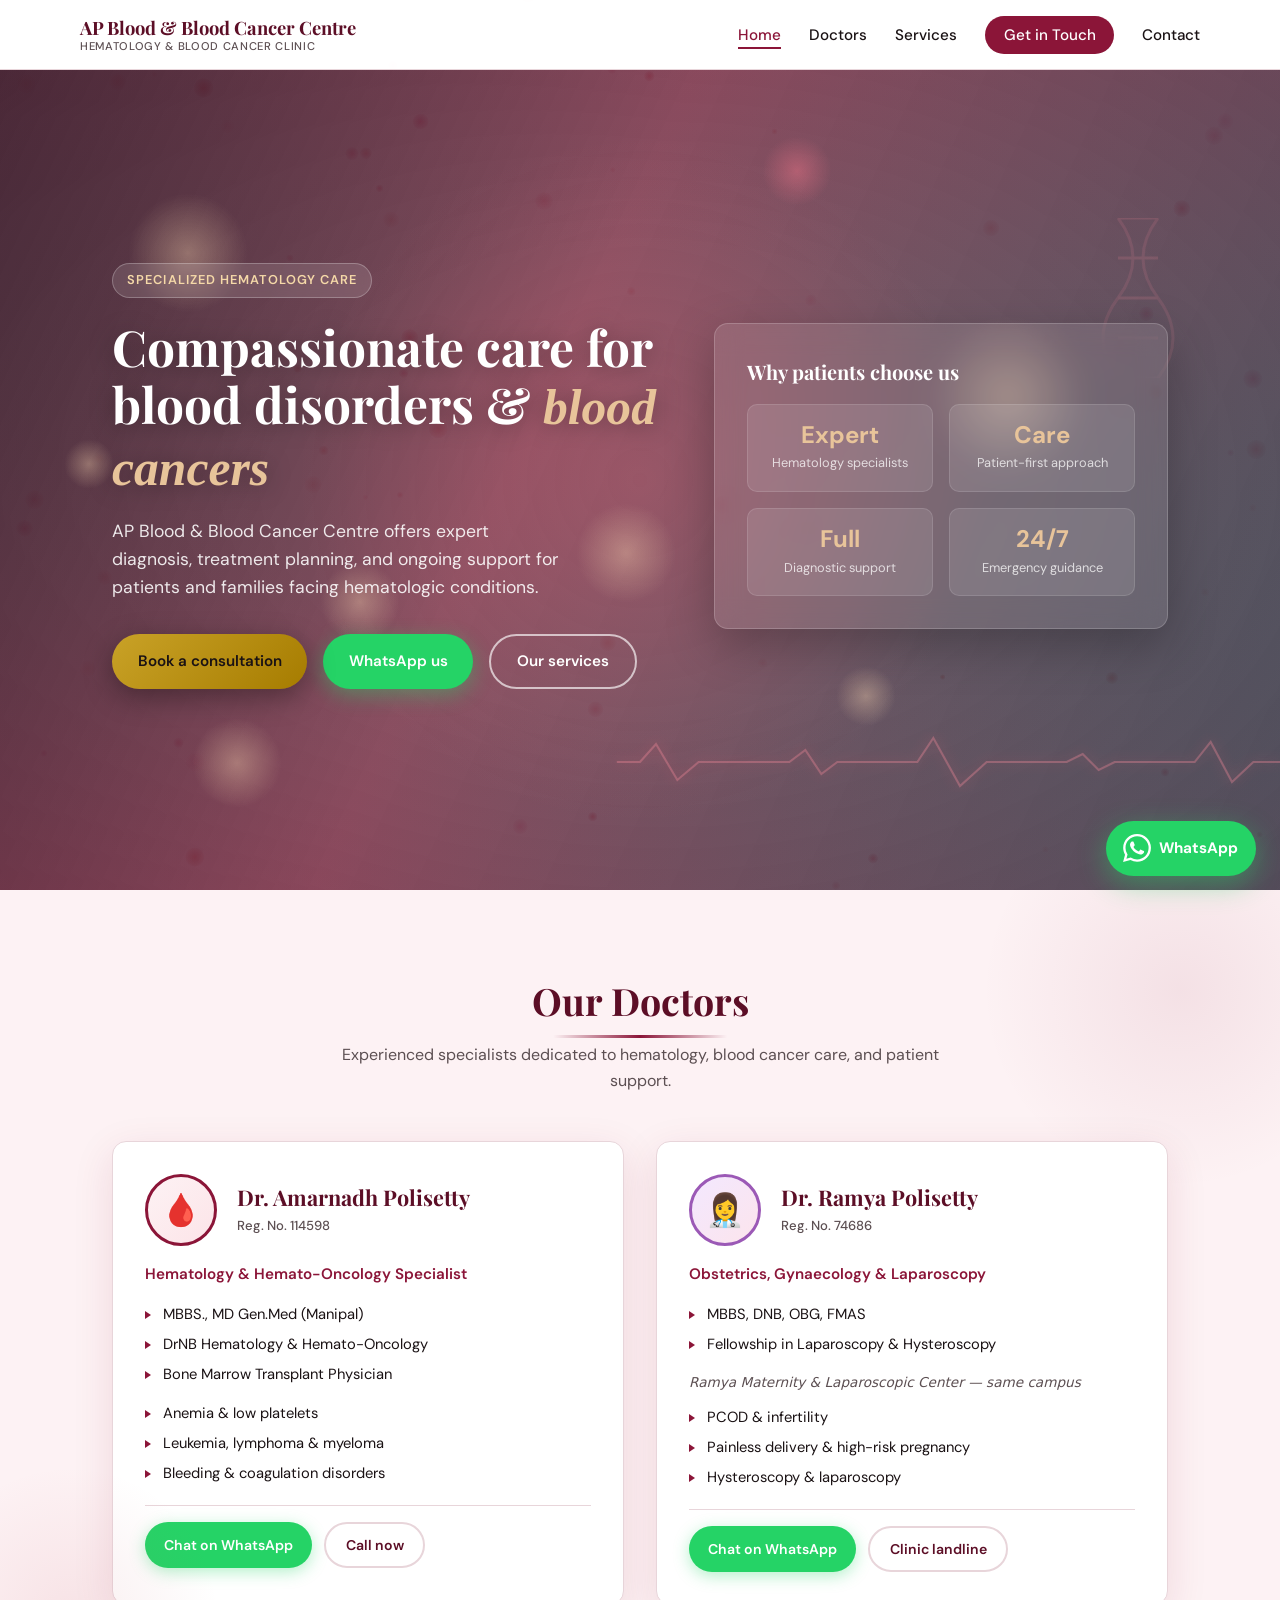
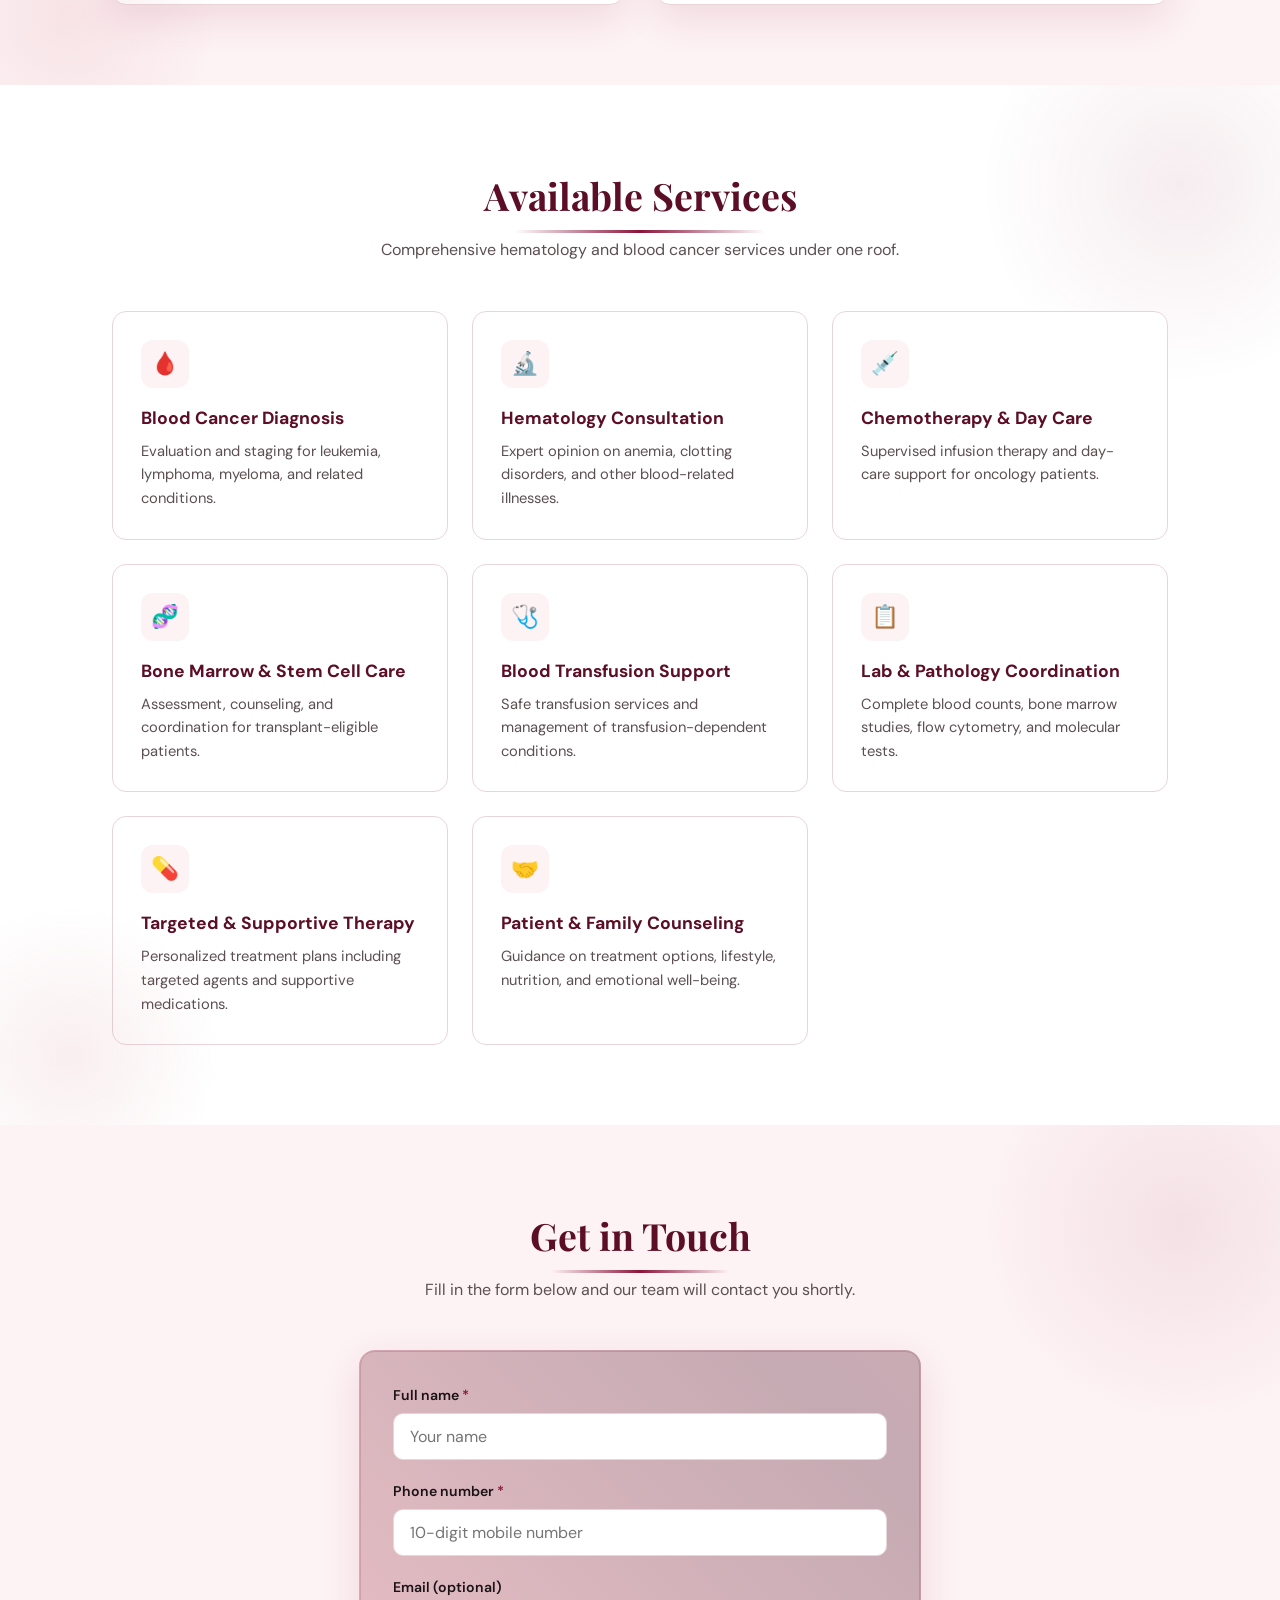
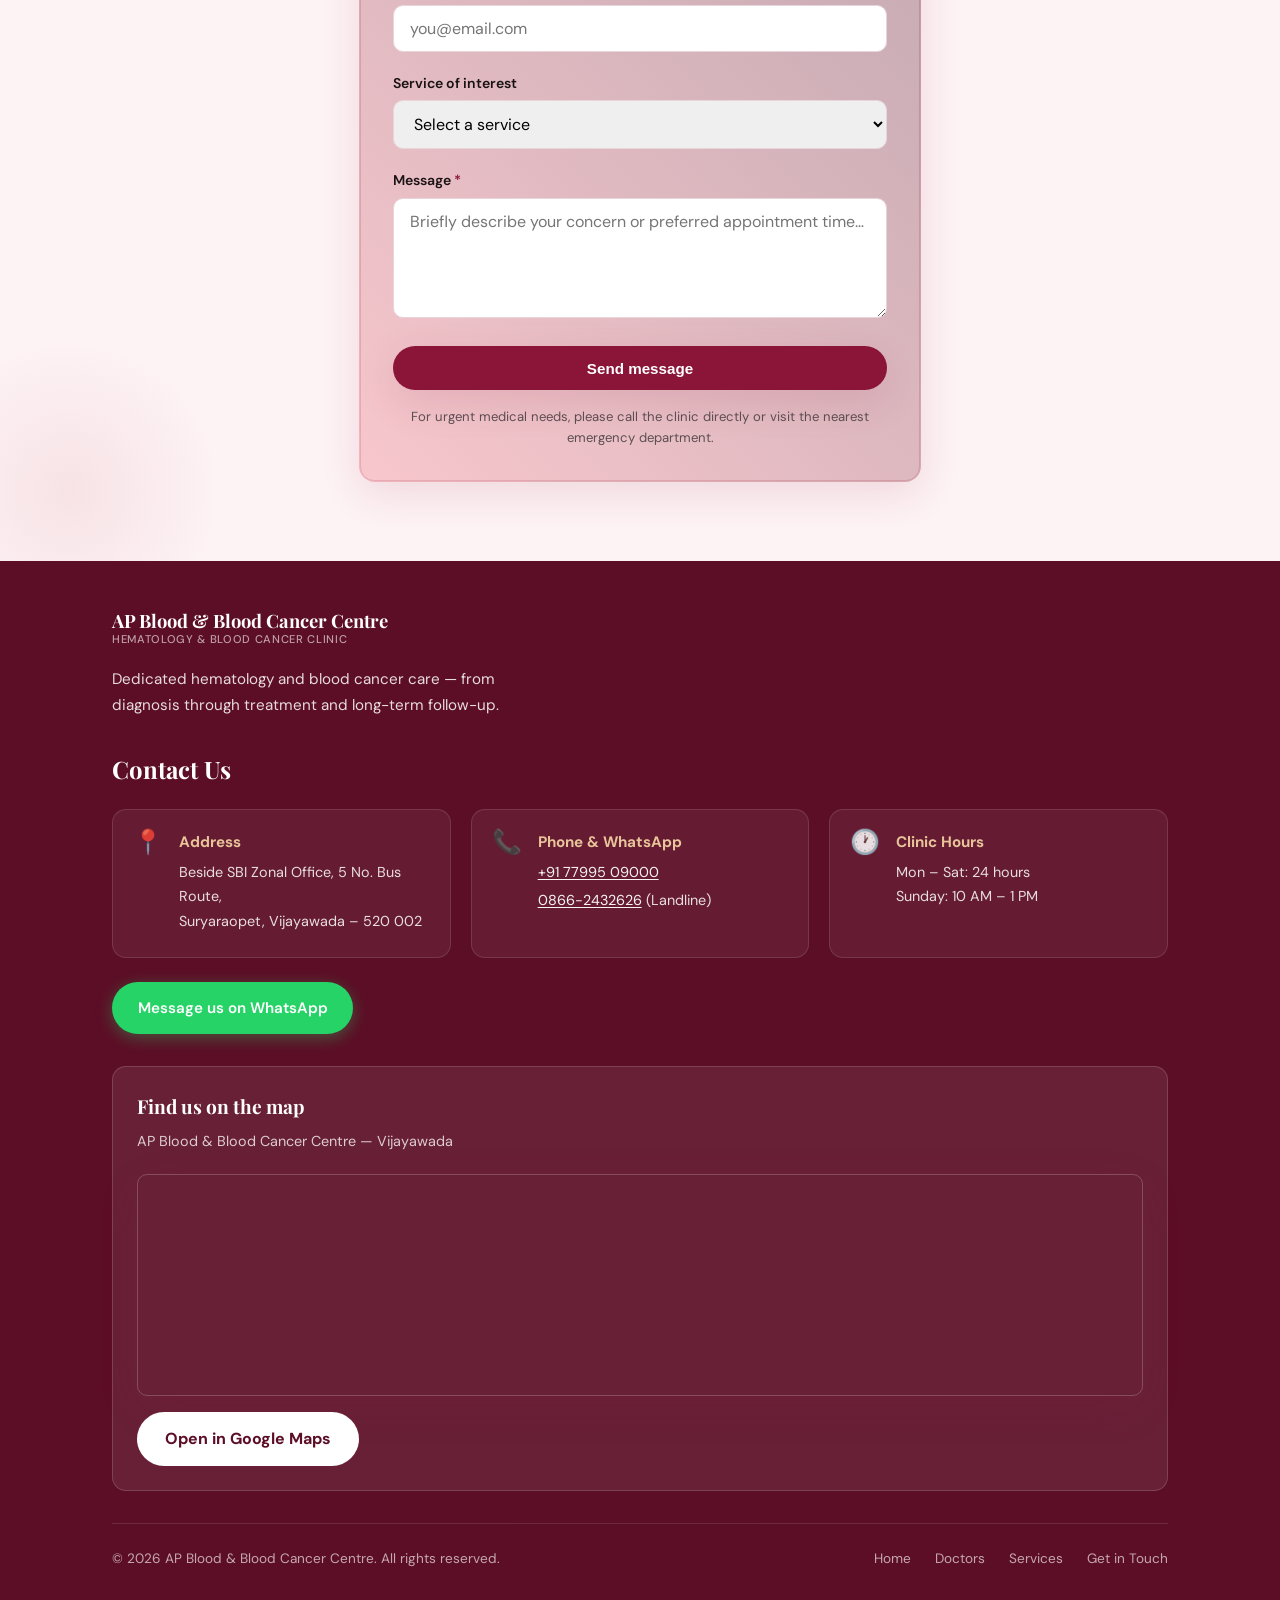
==== commit a28d13ae: "indent" ====
--- a/index.html
+++ b/index.html
@@ -18,8 +18,8 @@
 
   <link rel="icon" href="assets/favicon.svg" type="image/svg+xml" />
   <link rel="manifest" href="site.webmanifest" />
-  <link rel="stylesheet" href="css/style.css?v=6" />
-  <link rel="stylesheet" href="css/effects.css?v=6" />
+  <link rel="stylesheet" href="css/style.css?v=7" />
+  <link rel="stylesheet" href="css/effects.css?v=7" />
 </head>
 <body>
   <canvas id="fx-canvas" class="fx-canvas" aria-hidden="true"></canvas>
@@ -40,9 +40,8 @@
         <li><a href="#home">Home</a></li>
         <li><a href="#doctors">Doctors</a></li>
         <li><a href="#services">Services</a></li>
-        <li><a href="#contact">Contact</a></li>
-        <li><a href="#location">Location</a></li>
         <li><a href="#get-in-touch" class="nav-cta">Get in Touch</a></li>
+        <li><a href="#location">Contact</a></li>
       </ul>
     </div>
   </header>
@@ -227,46 +226,6 @@
       </div>
     </section>
 
-    <section id="contact" class="section-fx">
-      <div class="container">
-        <div class="section-header reveal">
-          <h2>Contact Us</h2>
-          <p>Reach out for appointments, reports, or general inquiries.</p>
-        </div>
-        <div class="contact-grid">
-          <div class="contact-item reveal reveal-delay-1">
-            <div class="icon" aria-hidden="true">📍</div>
-            <h3>Clinic Location</h3>
-            <p>
-              Beside SBI Zonal Office, 5 No. Bus Route,<br />
-              Suryaraopet, Vijayawada – 520 002
-            </p>
-            <p class="contact-maps-link">
-              <a href="https://maps.app.goo.gl/3TKLfb5aUyR8mV2E7" target="_blank" rel="noopener noreferrer">Open in Google Maps →</a>
-            </p>
-          </div>
-          <div class="contact-item reveal reveal-delay-2">
-            <div class="icon" aria-hidden="true">📞</div>
-            <h3>Phone &amp; WhatsApp</h3>
-            <p>
-              <a href="https://wa.me/917799509000" target="_blank" rel="noopener noreferrer">+91 77995 09000</a> (WhatsApp)
-            </p>
-            <p><a href="tel:+918662432626">0866-2432626</a> (Landline)</p>
-          </div>
-          <div class="contact-item reveal reveal-delay-3">
-            <div class="icon" aria-hidden="true">✉️</div>
-            <h3>Email</h3>
-            <p>Send reports or questions — we respond within one business day.</p>
-          </div>
-          <div class="contact-item reveal reveal-delay-4">
-            <div class="icon" aria-hidden="true">🕐</div>
-            <h3>Clinic Hours</h3>
-            <p>Mon – Sat: 24HRs <br />Sunday: 10am to 1pm</p>
-          </div>
-        </div>
-      </div>
-    </section>
-
     <section id="get-in-touch" class="section-fx">
       <div class="container">
         <div class="section-header reveal">
@@ -320,50 +279,93 @@
 
   </main>
 
-  <footer id="location">
+  <footer id="location" class="site-footer">
     <div class="footer-wave" aria-hidden="true">
       <svg viewBox="0 0 1200 48" preserveAspectRatio="none">
         <path class="wave-path" d="M0,24 Q150,0 300,24 T600,24 T900,24 T1200,24 L1200,48 L0,48 Z"/>
         <path class="wave-path" d="M0,32 Q150,8 300,32 T600,32 T900,32 T1200,32 L1200,48 L0,48 Z" opacity="0.6"/>
       </svg>
     </div>
-    <div class="container">
-      <div class="footer-grid">
-        <div>
-          <a href="#home" class="logo">
-            AP Blood &amp; Blood Cancer Centre
-            <span>Hematology &amp; Blood Cancer Clinic</span>
-          </a>
-          <p class="footer-tagline">
-            Dedicated hematology and blood cancer care — from diagnosis through treatment and long-term follow-up.
-          </p>
-        </div>
-        <div class="maps-card">
-          <h3>Find us on the map</h3>
-          <p>AP Blood &amp; Blood Cancer Centre — Vijayawada area</p>
-          <div class="map-embed map-embed--footer">
-            <iframe
-              title="AP Blood & Blood Cancer Centre on Google Maps"
-              src="https://maps.google.com/maps?q=16.5099748,80.6346824&hl=en&z=16&output=embed"
-              width="100%"
-              height="260"
-              style="border:0;"
-              allowfullscreen=""
-              loading="lazy"
-              referrerpolicy="no-referrer-when-downgrade"
-            ></iframe>
-          </div>
-        </div>
-      </div>
+    <div class="container footer-inner">
+      <div class="footer-brand reveal">
+        <a href="#home" class="logo">
+          AP Blood &amp; Blood Cancer Centre
+          <span>Hematology &amp; Blood Cancer Clinic</span>
+        </a>
+        <p class="footer-tagline">
+          Dedicated hematology and blood cancer care — from diagnosis through treatment and long-term follow-up.
+        </p>
+      </div>
+
+      <div class="footer-contact reveal">
+        <h2 class="footer-contact__title">Contact Us</h2>
+        <div class="footer-contact-grid">
+          <div class="footer-contact-item">
+            <span class="footer-contact-item__icon" aria-hidden="true">📍</span>
+            <div>
+              <h3>Address</h3>
+              <p>
+                Beside SBI Zonal Office, 5 No. Bus Route,<br />
+                Suryaraopet, Vijayawada – 520 002
+              </p>
+            </div>
+          </div>
+          <div class="footer-contact-item">
+            <span class="footer-contact-item__icon" aria-hidden="true">📞</span>
+            <div>
+              <h3>Phone &amp; WhatsApp</h3>
+              <p>
+                <a href="https://wa.me/917799509000" target="_blank" rel="noopener noreferrer">+91 77995 09000</a>
+              </p>
+              <p><a href="tel:+918662432626">0866-2432626</a> (Landline)</p>
+            </div>
+          </div>
+          <div class="footer-contact-item">
+            <span class="footer-contact-item__icon" aria-hidden="true">🕐</span>
+            <div>
+              <h3>Clinic Hours</h3>
+              <p>Mon – Sat: 24 hours<br />Sunday: 10 AM – 1 PM</p>
+            </div>
+          </div>
+        </div>
+        <a
+          href="https://wa.me/917799509000?text=Hello%2C%20I%20would%20like%20to%20contact%20AP%20Blood%20%26%20Blood%20Cancer%20Centre."
+          class="btn btn-whatsapp footer-whatsapp-btn"
+          target="_blank"
+          rel="noopener noreferrer"
+        >
+          Message us on WhatsApp
+        </a>
+      </div>
+
+      <div class="maps-card reveal">
+        <h3>Find us on the map</h3>
+        <p>AP Blood &amp; Blood Cancer Centre — Vijayawada</p>
+        <div class="map-embed map-embed--footer">
+          <iframe
+            title="AP Blood & Blood Cancer Centre on Google Maps"
+            src="https://maps.google.com/maps?q=16.5099748,80.6346824&hl=en&z=16&output=embed"
+            loading="lazy"
+            referrerpolicy="no-referrer-when-downgrade"
+          ></iframe>
+        </div>
+        <a
+          href="https://maps.app.goo.gl/3TKLfb5aUyR8mV2E7"
+          class="btn-maps"
+          target="_blank"
+          rel="noopener noreferrer"
+        >
+          Open in Google Maps
+        </a>
+      </div>
+
       <div class="footer-bottom">
         <span>© <span id="year"></span> AP Blood &amp; Blood Cancer Centre. All rights reserved.</span>
         <ul class="footer-nav">
+          <li><a href="#home">Home</a></li>
           <li><a href="#doctors">Doctors</a></li>
           <li><a href="#services">Services</a></li>
-          <li><a href="#contact">Contact</a></li>
           <li><a href="#get-in-touch">Get in Touch</a></li>
-          <li><a href="#location">Location</a></li>
-          <li><a href="#location">Maps</a></li>
         </ul>
       </div>
     </div>
@@ -386,8 +388,8 @@
   <script>
     window.SHEET_WEB_APP_URL = window.SHEET_WEB_APP_URL || "https://script.google.com/macros/s/AKfycbyY3nk1qY7iltwLgqOeZgVUDhqyheKTi88YERb3jurc7hrxEVnKxsAk49Ns9VQu13bX/exec";
   </script>
-  <script src="js/config.js?v=6"></script>
-  <script src="js/main.js?v=6"></script>
-  <script src="js/effects.js?v=6"></script>
+  <script src="js/config.js?v=7"></script>
+  <script src="js/main.js?v=7"></script>
+  <script src="js/effects.js?v=7"></script>
 </body>
 </html>
--- a/css/style.css
+++ b/css/style.css
@@ -21,6 +21,8 @@
 
 html {
   scroll-behavior: smooth;
+  overflow-x: hidden;
+  width: 100%;
 }
 
 body {
@@ -28,6 +30,14 @@
   color: var(--ink);
   background: var(--white);
   line-height: 1.6;
+  overflow-x: hidden;
+  width: 100%;
+  max-width: 100vw;
+}
+
+main {
+  width: 100%;
+  overflow-x: hidden;
 }
 
 .skip-link {
@@ -72,8 +82,10 @@
 }
 
 .container {
-  width: min(1120px, 92vw);
+  width: 100%;
+  max-width: 1120px;
   margin-inline: auto;
+  padding-inline: clamp(1rem, 4vw, 2rem);
 }
 
 /* Header */
@@ -81,6 +93,8 @@
   position: sticky;
   top: 0;
   z-index: 100;
+  width: 100%;
+  max-width: 100%;
   background: rgba(255, 255, 255, 0.92);
   backdrop-filter: blur(12px);
   border-bottom: 1px solid var(--border);
@@ -978,29 +992,44 @@
   border: 1px solid rgba(255, 255, 255, 0.2);
 }
 
+.map-embed--footer {
+  width: 100%;
+  max-width: 100%;
+}
+
 .map-embed--footer iframe {
-  min-height: 260px;
+  min-height: 220px;
+  height: 220px;
   display: block;
   width: 100%;
+  max-width: 100%;
+  border: 0;
 }
 
 /* Footer */
-footer {
+.site-footer {
+  position: relative;
+  width: 100%;
+  max-width: 100%;
+  overflow: hidden;
   background: var(--crimson-dark);
   color: rgba(255, 255, 255, 0.85);
-  padding: 3.5rem 0 2rem;
-}
-
-.footer-grid {
-  display: grid;
-  grid-template-columns: 1.2fr 1fr;
-  gap: 2.5rem;
-  align-items: start;
-  margin-bottom: 2.5rem;
+  padding: 3rem 0 2rem;
+}
+
+.footer-inner {
+  display: flex;
+  flex-direction: column;
+  gap: 2rem;
+}
+
+.footer-brand {
+  width: 100%;
 }
 
 footer .logo {
   color: var(--white);
+  display: inline-block;
 }
 
 footer .logo span {
@@ -1014,14 +1043,77 @@
 
 .footer-tagline {
   margin-top: 1rem;
+  max-width: 42ch;
+}
+
+.footer-contact {
+  width: 100%;
+}
+
+.footer-contact__title {
+  font-family: "Playfair Display", serif;
+  font-size: 1.5rem;
+  color: var(--white);
+  margin-bottom: 1.25rem;
+}
+
+.footer-contact-grid {
+  display: flex;
+  flex-direction: column;
+  gap: 1.25rem;
+  margin-bottom: 1.5rem;
+}
+
+.footer-contact-item {
+  display: flex;
+  gap: 1rem;
+  align-items: flex-start;
+  text-align: left;
+  background: rgba(255, 255, 255, 0.06);
+  border: 1px solid rgba(255, 255, 255, 0.12);
+  border-radius: var(--radius);
+  padding: 1.25rem;
+}
+
+.footer-contact-item__icon {
+  font-size: 1.5rem;
+  flex-shrink: 0;
+  line-height: 1;
+}
+
+.footer-contact-item h3 {
+  font-size: 0.95rem;
+  color: #e8c49a;
+  margin-bottom: 0.35rem;
+}
+
+.footer-contact-item p {
+  font-size: 0.9rem;
+  margin-bottom: 0.25rem;
+}
+
+.footer-contact-item a {
+  color: rgba(255, 255, 255, 0.95);
+  text-decoration: underline;
+  text-underline-offset: 2px;
+}
+
+.footer-contact-item a:hover {
+  color: #fff;
+}
+
+.footer-whatsapp-btn {
+  width: 100%;
+  justify-content: center;
 }
 
 .maps-card {
+  width: 100%;
   background: rgba(255, 255, 255, 0.08);
   border: 1px solid rgba(255, 255, 255, 0.15);
   border-radius: var(--radius);
-  padding: 1.75rem;
-  text-align: center;
+  padding: 1.5rem;
+  text-align: left;
 }
 
 .maps-card h3 {
@@ -1040,7 +1132,10 @@
 .btn-maps {
   display: inline-flex;
   align-items: center;
+  justify-content: center;
   gap: 0.5rem;
+  width: 100%;
+  margin-top: 1rem;
   background: var(--white);
   color: var(--crimson-dark) !important;
   padding: 0.9rem 1.75rem;
@@ -1084,6 +1179,15 @@
 
 /* Mobile */
 @media (max-width: 768px) {
+  .nav {
+    padding: 0.85rem 0;
+  }
+
+  .logo {
+    font-size: 1rem;
+    max-width: 65%;
+  }
+
   .nav-links {
     display: none;
     position: absolute;
@@ -1092,7 +1196,7 @@
     right: 0;
     flex-direction: column;
     background: var(--white);
-    padding: 1rem 4vw 1.5rem;
+    padding: 1rem clamp(1rem, 4vw, 1.5rem) 1.5rem;
     border-bottom: 1px solid var(--border);
     gap: 0.75rem;
   }
@@ -1114,7 +1218,61 @@
     padding: 3.5rem 0 4rem;
   }
 
-  .footer-grid {
-    grid-template-columns: 1fr;
-  }
-}
+  .hero-actions {
+    flex-direction: column;
+  }
+
+  .hero-actions .btn {
+    width: 100%;
+    justify-content: center;
+  }
+
+  .form-wrap {
+    padding: 1.5rem;
+  }
+
+  .site-footer {
+    padding: 2.5rem 0 1.5rem;
+  }
+
+  .footer-inner {
+    gap: 1.75rem;
+  }
+
+  .footer-bottom {
+    flex-direction: column;
+    align-items: flex-start;
+    text-align: left;
+  }
+
+  .footer-nav {
+    flex-wrap: wrap;
+    gap: 1rem;
+  }
+
+  .whatsapp-float {
+    bottom: 1rem;
+    right: 1rem;
+    padding: 0.75rem;
+  }
+
+  .whatsapp-float__label {
+    display: none;
+  }
+}
+
+@media (min-width: 769px) {
+  .footer-contact-grid {
+    display: grid;
+    grid-template-columns: repeat(3, 1fr);
+    gap: 1.25rem;
+  }
+
+  .footer-whatsapp-btn {
+    width: auto;
+  }
+
+  .btn-maps {
+    width: auto;
+  }
+}
--- a/css/effects.css
+++ b/css/effects.css
@@ -4,6 +4,7 @@
   position: fixed;
   inset: 0;
   width: 100%;
+  max-width: 100vw;
   height: 100%;
   pointer-events: none;
   z-index: 0;
@@ -13,6 +14,8 @@
 .blood-fx-layer {
   position: fixed;
   inset: 0;
+  width: 100%;
+  max-width: 100vw;
   pointer-events: none;
   z-index: 0;
   overflow: hidden;
@@ -468,7 +471,8 @@
   position: absolute;
   top: -1px;
   left: 0;
-  right: 0;
+  width: 100%;
+  max-width: 100%;
   height: 48px;
   transform: translateY(-99%);
   overflow: hidden;
@@ -477,6 +481,7 @@
 
 .footer-wave svg {
   width: 200%;
+  max-width: none;
   height: 48px;
   animation: waveSlide 12s linear infinite;
 }
@@ -495,7 +500,7 @@
   }
 }
 
-footer {
+.site-footer {
   position: relative;
 }
 
@@ -567,7 +572,7 @@
 
 main,
 header,
-footer {
+.site-footer {
   position: relative;
   z-index: 1;
 }
